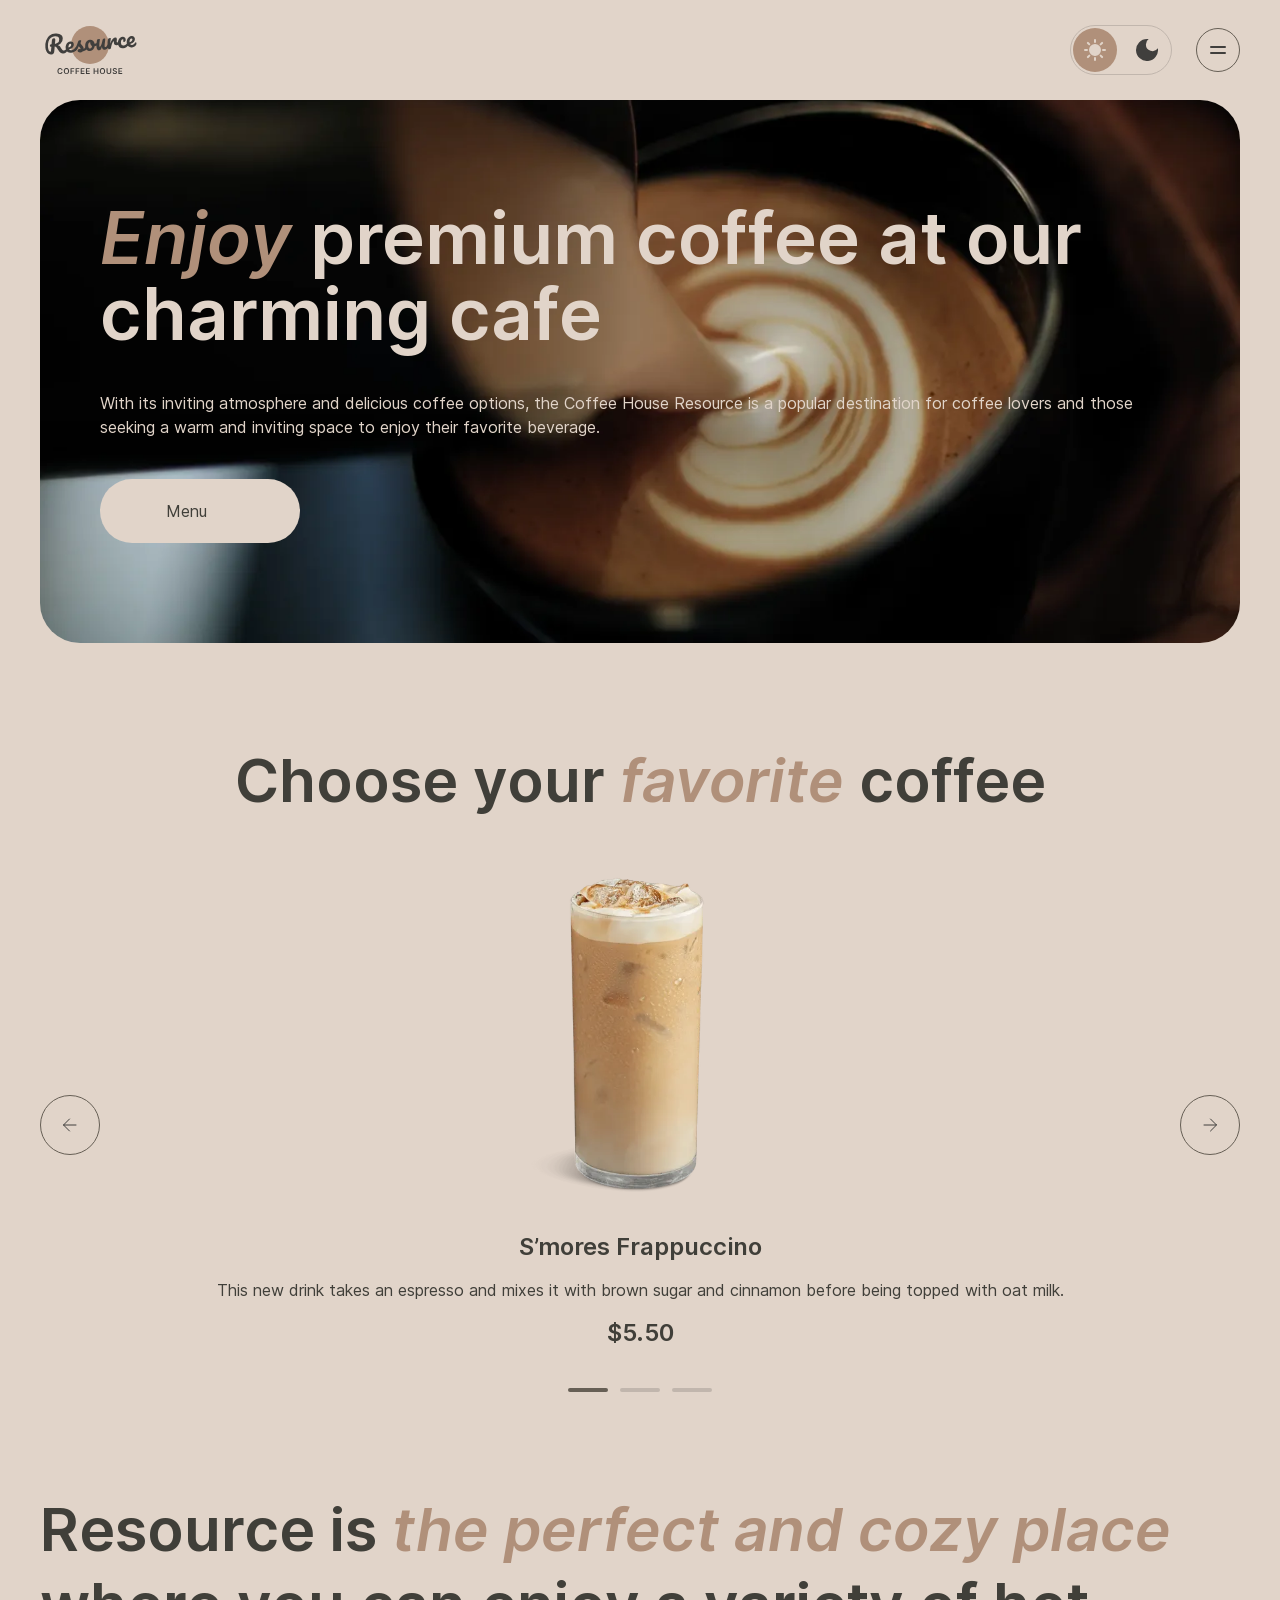
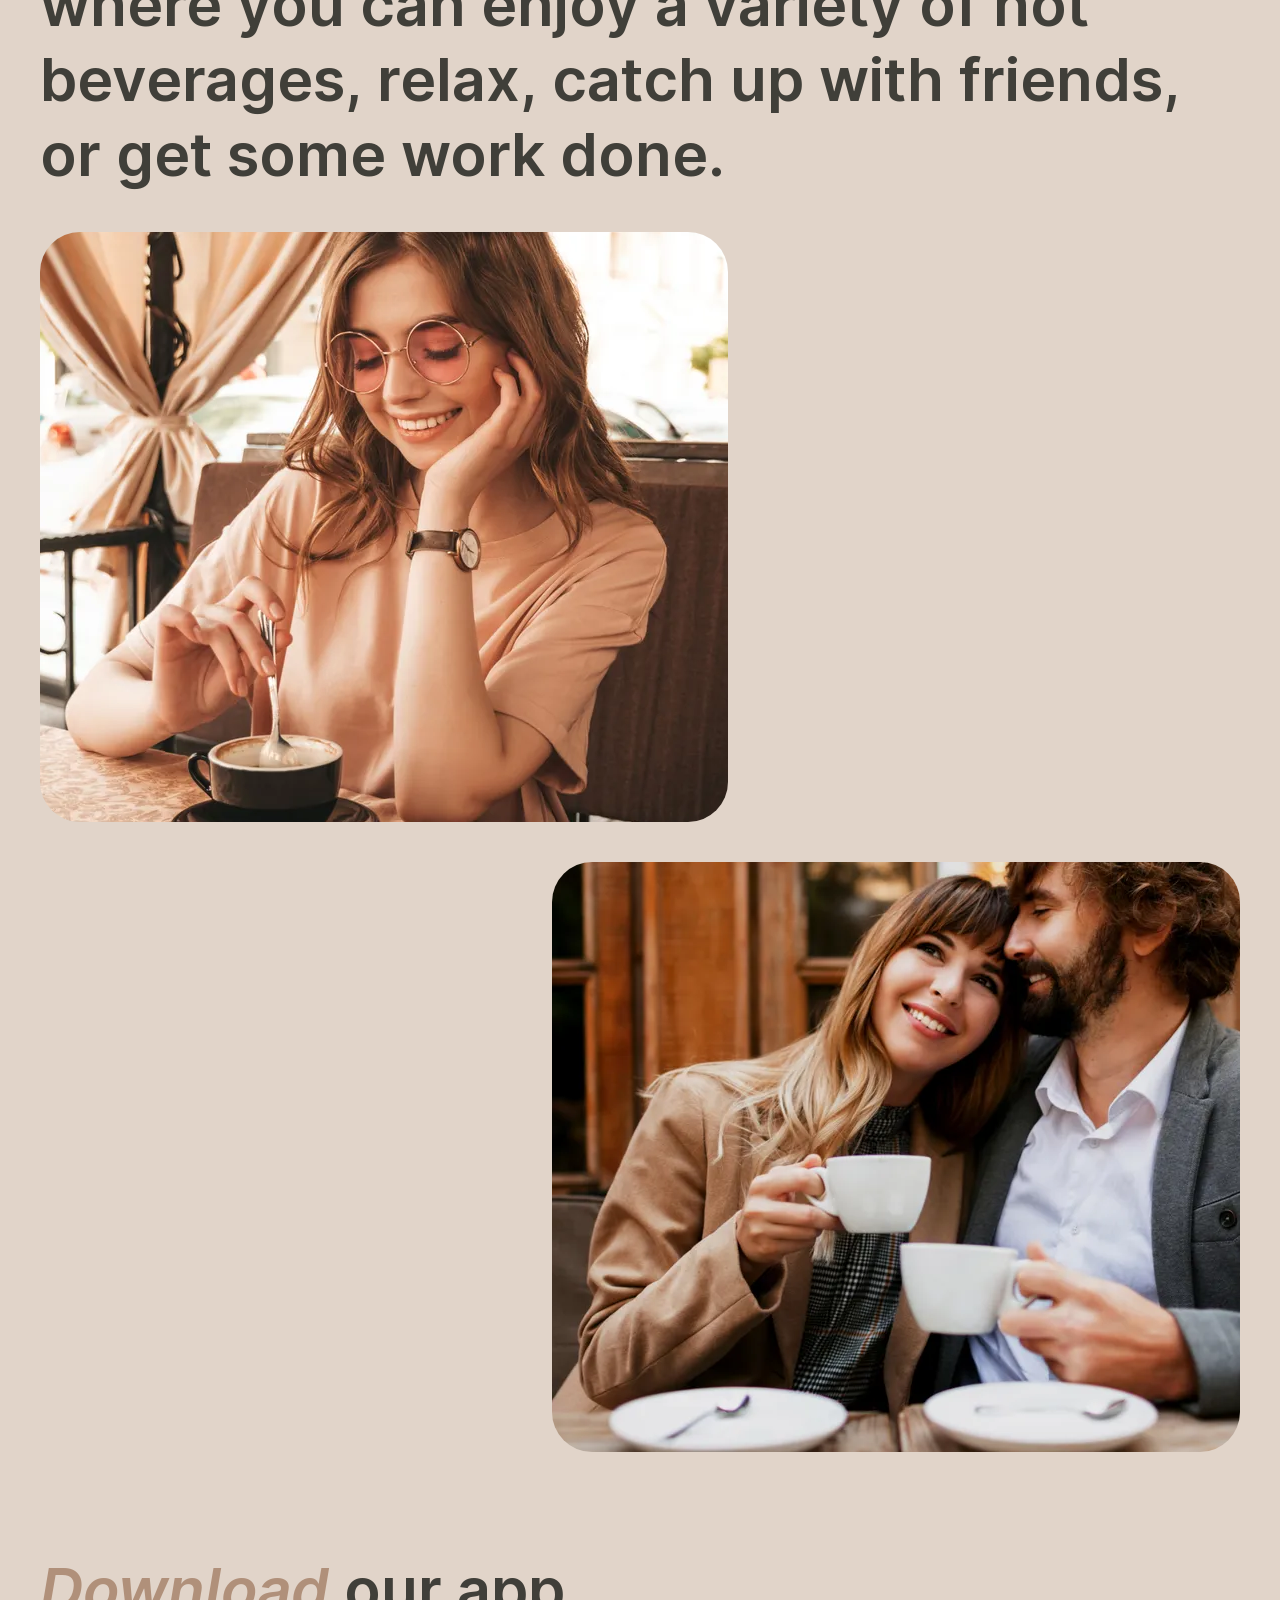
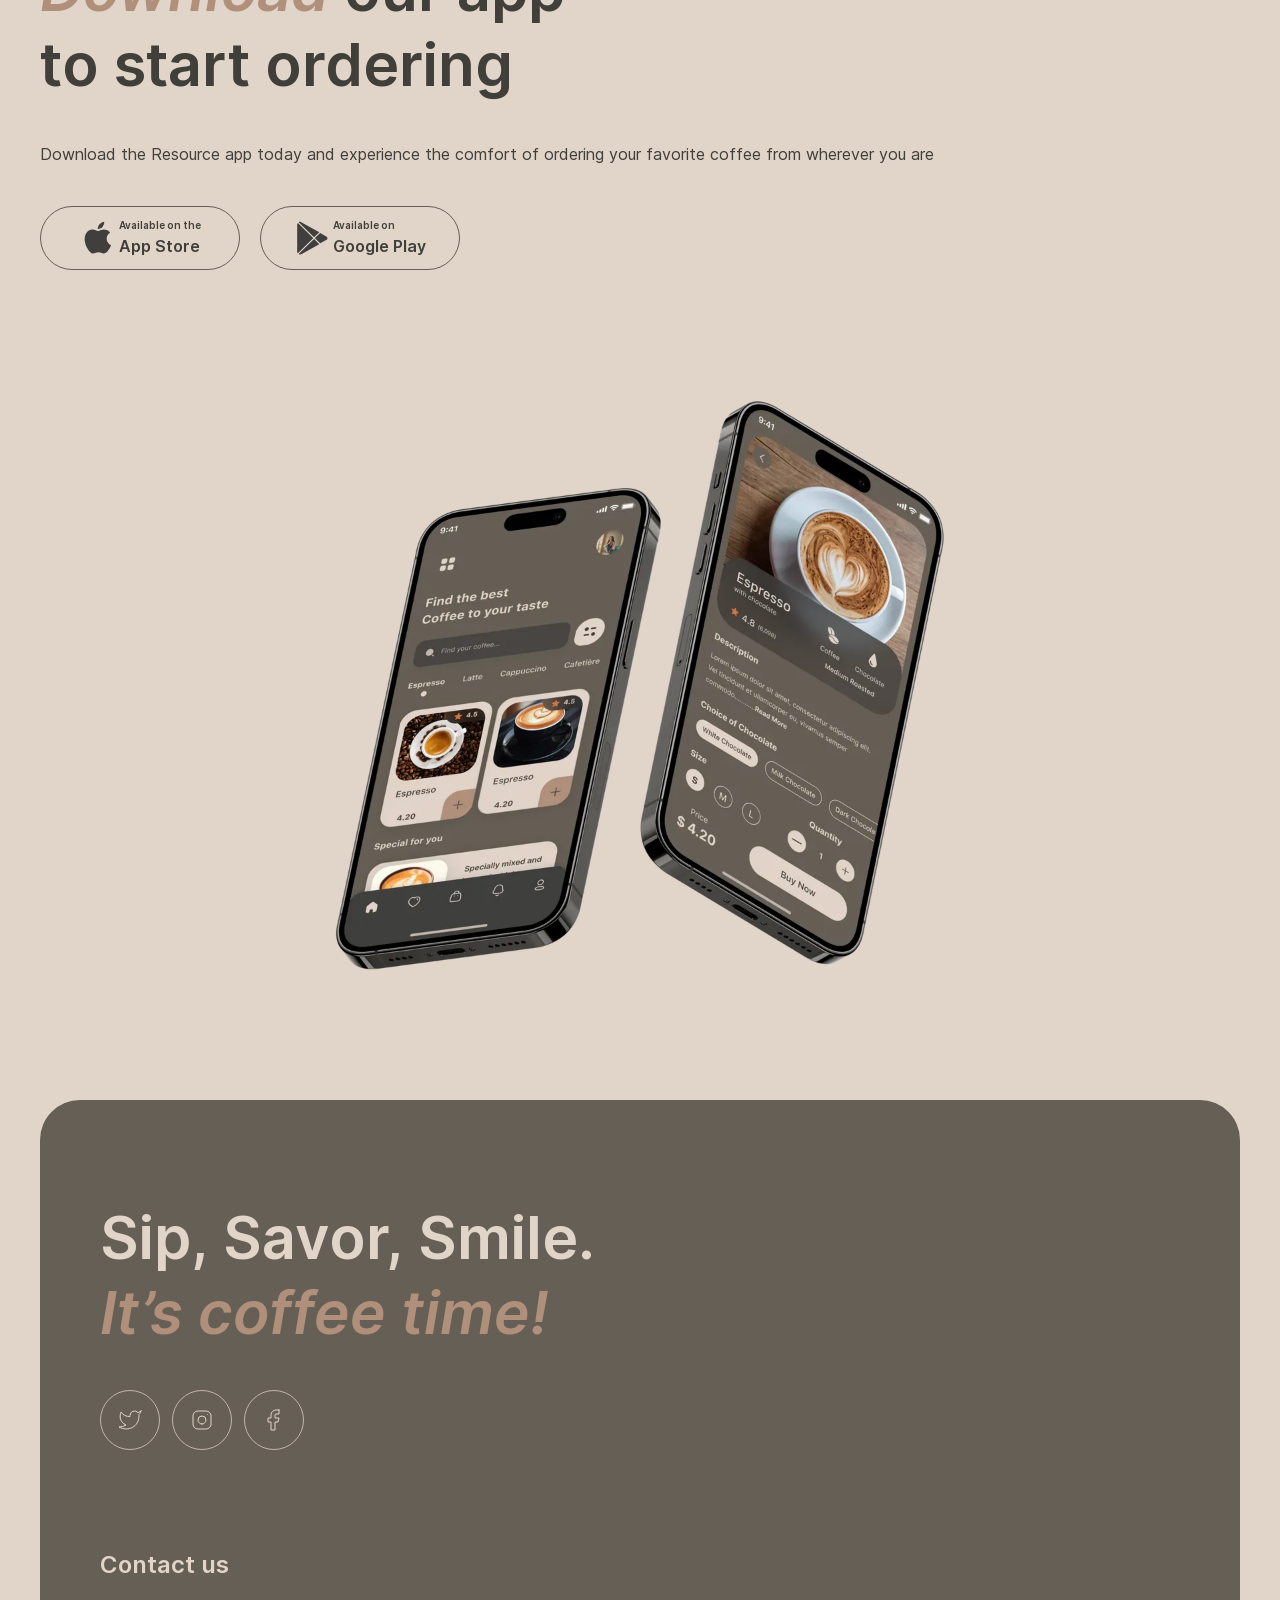
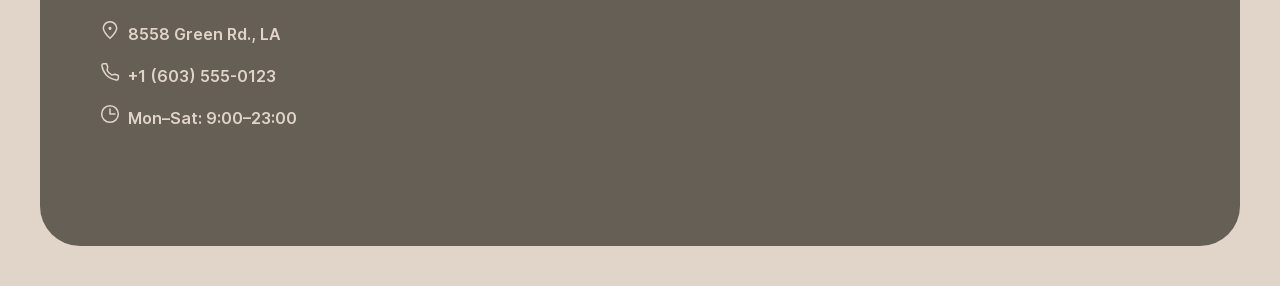
==== index.html @ 3eea9a4c "Updates" ====
<!DOCTYPE html><html class="page" lang="en" data-validate="html"><head><meta charset="UTF-8"><meta name="viewport" content="width=device-width,initial-scale=1"><title>Coffee</title><meta name="description" content="premium coffee at our charming cafe"><link rel="icon" href="./assets/favicon-ChMTQdWK.ico"><link rel="icon" type="image/png" href="./assets/favicon-sbElo0tv.png"><link rel="mask-icon" href="./assets/favicon-CO0YuHEW.svg" type="image/svg+xml"><link rel="apple-touch-icon" href="./assets/apple-touch-icon-DFYdG6QT.png"><link rel="manifest" href="./assets/manifest-PYIwMxYK.webmanifest"><link rel="stylesheet" crossorigin href="./assets/index-CviBCHMw.css"></head><body class="page__body text-base"><header class="header"><div class="header__container container"><img class="header__logo" src="./assets/logo-ozt1zcEu.svg" alt="logo" width="100" height="60"><nav class="header__nav header__nav--open nav" aria-label="основная навигация сайта"><ul class="header__list nav__list"><li class="nav__item"><a class="nav__link text-nav" href="#favorite">Favorite coffee</a></li><li class="nav__item"><a class="nav__link text-nav" href="#about">About</a></li><li class="nav__item"><a class="nav__link text-nav" href="#app">Mobile app</a></li><li class="nav__item"><a class="nav__link text-nav" href="#" id="contact">Contact us</a></li></ul></nav><div class="header__wrapper-btns"><div class="header__topic"><button class="header__btn header__btn--light" type="button"><img src="data:image/svg+xml,%3csvg%20viewBox='0%200%2022%2022'%20fill='none'%20xmlns='http://www.w3.org/2000/svg'%3e%3cpath%20d='M10%203v-2a1%201%200%200%201%201-1%201%201%200%200%201%201%201v2a1%201%200%200%201-1%201%201%201%200%200%201-1-1Zm7.36%203.05%201.41-1.42a1%201%200%201%200-1.41-1.41l-1.41%201.42a1%201%200%201%200%201.41%201.41Zm3.64%203.95h-2a1%201%200%200%200-1%201%201%201%200%200%200%201%201h2a1%201%200%200%200%201-1%201%201%200%200%200-1-1Zm-10%208a1%201%200%200%200-1%201v2a1%201%200%200%200%201%201%201%201%200%200%200%201-1v-2a1%201%200%200%200-1-1Zm-6.36-11.95-1.42-1.41a1%201%200%201%201%201.41-1.41l1.41%201.41a1%201%200%200%201-1.4%201.41Zm11.31%209.9a1%201%200%200%200%200%201.41l1.41%201.41a1%201%200%201%200%201.41-1.41l-1.41-1.41a1%201%200%200%200-1.41%200Zm-14.95-3.95h2a1%201%200%200%200%201-1%201%201%200%200%200-1-1h-2a1%201%200%200%200-1%201%201%201%200%200%200%201%201Zm3.64%206.78%201.41-1.41a1%201%200%201%200-1.41-1.41l-1.41%201.41a1%201%200%201%200%201.41%201.41Zm6.36-13.78a6%206%200%201%200%20.01%2012.01%206%206%200%200%200-.01-12.01Z'%20fill='%23E1D4C9'/%3e%3c/svg%3e" alt="Light" width="22px" height="22px"></button> <button class="header__btn header__btn--dark" type="button"><img src="data:image/svg+xml,%3csvg%20viewBox='0%200%2018%2018'%20fill='none'%20xmlns='http://www.w3.org/2000/svg'%3e%3cpath%20d='M9%200a9%209%200%201%200%208.9%207.64%205.39%205.39%200%200%201-9.8-3.14%205.4%205.4%200%200%201%202.26-4.4c-.44-.06-.9-.1-1.36-.1Z'%20fill='%23403F3D'/%3e%3c/svg%3e" alt="Dark" width="22px" height="22px"></button></div><button class="header__burger" type="button"><span class="visually-hidden">mobaile menu</span></button> <a class="header__menu text-nav" href="./menu.html"><span>Menu</span> <img src="data:image/svg+xml,%3csvg%20viewBox='0%200%2020%2020'%20fill='none'%20xmlns='http://www.w3.org/2000/svg'%3e%3cpath%20d='M14.17%209.77v1.9a5.83%205.83%200%200%201-11.67%200v-1.9c0-.33.27-.6.6-.6h10.47c.33%200%20.6.27.6.6Zm-4.17-2.27c0-.83.6-1.67%201.79-1.67a2.38%202.38%200%200%200%202.38-2.38v-.53m-7.5%204.58v-.42a2.5%202.5%200%200%201%202.5-2.5c.92%200%201.66-.74%201.66-1.66v-.42'%20stroke='%23403F3D'%20stroke-width='1.5'%20stroke-linecap='round'%20stroke-linejoin='round'/%3e%3cpath%20d='M13.33%209.17h2.09a2.08%202.08%200%200%201%200%204.16h-1.25'%20stroke='%23403F3D'%20stroke-width='1.5'%20stroke-linecap='round'%20stroke-linejoin='round'/%3e%3c/svg%3e" alt="cup" width="20px" height="20px"></a></div></div></header><main class="page__main"><section class="hero container"><div class="hero__container"><h1 class="visually-hidden">Coffee House Resource</h1><p class="hero__title title-hero"><span class="title-hero--assent">Enjoy</span> premium coffee at our charming cafe</p><p class="hero__text text-base">With its inviting atmosphere and delicious coffee options, the Coffee House Resource is a popular destination for coffee lovers and those seeking a warm and inviting space to enjoy their favorite beverage.</p><button class="hero__btn button" type="button"><span class="text-base">Menu</span> <img class="hero__btn-img" src="data:image/svg+xml,%3csvg%20viewBox='0%200%2020%2020'%20fill='none'%20xmlns='http://www.w3.org/2000/svg'%3e%3cpath%20d='M14.17%209.77v1.9a5.83%205.83%200%200%201-11.67%200v-1.9c0-.33.27-.6.6-.6h10.47c.33%200%20.6.27.6.6Zm-4.17-2.27c0-.83.6-1.67%201.79-1.67a2.38%202.38%200%200%200%202.38-2.38v-.53m-7.5%204.58v-.42a2.5%202.5%200%200%201%202.5-2.5c.92%200%201.66-.74%201.66-1.66v-.42'%20stroke='%23403F3D'%20stroke-width='1.5'%20stroke-linecap='round'%20stroke-linejoin='round'/%3e%3cpath%20d='M13.33%209.17h2.09a2.08%202.08%200%200%201%200%204.16h-1.25'%20stroke='%23403F3D'%20stroke-width='1.5'%20stroke-linecap='round'%20stroke-linejoin='round'/%3e%3c/svg%3e" alt="" width="20" height="20"></button></div></section><section class="favorite" id="favorite"><div class="container"><h2 class="favorite__title title-section">Choose your <span class="title-section--assent">favorite</span> coffee</h2><div class="favorite__slider slider"><ul class="slider__container"><li class="slider__card"><img class="slider__img" src="./assets/coffee-slider-1-1x-CvlBmV8L.webp" alt="" width="348" height="348"><h3 class="slider__title title-card">S’mores Frappuccino</h3><p class="slider__text text-base">This new drink takes an espresso and mixes it with brown sugar and cinnamon before being topped with oat milk.</p><p class="slider__price">$5.50</p></li><li class="slider__card visually-hidden"><img class="slider__img" src="./assets/coffee-slider-2-1x-DK7BVEne.webp" alt="" width="348" height="348"><h3 class="slider__title title-card">Caramel Macchiato</h3><p class="slider__text text-base">Fragrant and unique classic espresso with rich caramel-peanut syrup, with the addition of delicate cream under whipped thick foam.</p><p class="slider__price">$5.00</p></li><li class="slider__card visually-hidden"><img class="slider__img" src="./assets/coffee-slider-3-1x-C-qSWqL6.webp" alt="" width="348" height="348"><h3 class="slider__title title-card">Ice coffee</h3><p class="slider__text text-base">A popular summer drink that tones and invigorates. Prepared from coffee, milk and ice.</p><p class="slider__price">$4.50</p></li></ul><div class="slider__navigations"><button class="slider__nav slider__nav--left" type="button"><img src="data:image/svg+xml,%3csvg%20viewBox='0%200%2024%2024'%20fill='none'%20xmlns='http://www.w3.org/2000/svg'%3e%3cpath%20d='M6%2012h12.5m-6%206%206-6-6-6'%20stroke='%23403F3D'%20stroke-linecap='round'%20stroke-linejoin='round'/%3e%3c/svg%3e" alt="left" width="24" height="24"></button> <button class="slider__nav slider__nav--right" type="button"><img src="data:image/svg+xml,%3csvg%20viewBox='0%200%2024%2024'%20fill='none'%20xmlns='http://www.w3.org/2000/svg'%3e%3cpath%20d='M6%2012h12.5m-6%206%206-6-6-6'%20stroke='%23403F3D'%20stroke-linecap='round'%20stroke-linejoin='round'/%3e%3c/svg%3e" alt="right" width="24" height="24"></button></div><div class="slider__paginations"><button class="slider__pagination" type="button"><span class="visually-hidden">1</span></button> <button class="slider__pagination" type="button" disabled><span class="visually-hidden">2</span></button> <button class="slider__pagination" type="button" disabled><span class="visually-hidden">3</span></button></div></div></div></section><section class="about" id="about"><div class="container"><h2 class="about__title title-section">Resource is <span class="title-section--assent">the perfect and cozy place</span> where you can enjoy a variety of hot beverages, relax, catch up with friends, or get some work done.</h2><div class="about__wrapper-imgs"><div class="about__img"><img src="./assets/about-1-1x-C5TgIBrG.webp" alt="" width="726" height="726"></div><div class="about__img about__img--desktop"><img src="./assets/about-2-1x-MbU4cdfr.webp" alt="" width="726" height="726"></div><div class="about__img about__img--desktop"><img src="./assets/about-3-1x-BNTLaibE.webp" alt="" width="726" height="726"></div><div class="about__img"><img src="./assets/about-4-1x-BkeI9n0o.webp" alt="" width="726" height="726"></div></div></div></section><section class="application" id="app"><div class="application__container container"><div class="application__content"><h2 class="application__title title-section"><span class="title-section--assent">Download</span> our app<br>to start ordering</h2><p class="application__text text-base">Download the Resource app today and experience the comfort of ordering your favorite coffee from wherever you are</p><div class="application__wrapper-btn"><button class="application__btn button app" type="button"><img class="app__img" src="data:image/svg+xml,%3csvg%20viewBox='0%200%2036%2036'%20fill='none'%20xmlns='http://www.w3.org/2000/svg'%3e%3cpath%20d='M26.7%2018.63c-.03-4%203.36-5.94%203.52-6.03a7.62%207.62%200%200%200-5.95-3.14c-2.5-.26-4.93%201.46-6.2%201.46-1.3%200-3.27-1.43-5.39-1.4a7.95%207.95%200%200%200-6.66%203.97c-2.89%204.87-.74%2012.02%202.03%2015.95%201.38%201.93%203%204.08%205.1%204%202.07-.08%202.85-1.28%205.34-1.28%202.47%200%203.2%201.29%205.35%201.24%202.22-.04%203.62-1.94%204.95-3.88%201.6-2.2%202.24-4.38%202.27-4.5-.05-.01-4.31-1.6-4.35-6.39Zm-4.07-11.76a6.96%206.96%200%200%200%201.67-5.07%207.46%207.46%200%200%200-4.79%202.41c-1.02%201.17-1.94%203.09-1.7%204.89%201.8.13%203.66-.9%204.82-2.23Z'%20fill='%23403F3D'/%3e%3c/svg%3e" alt="" width="36" height="36"><div class="app__wraper"><p class="app__text text-caption">Available on the</p><p class="app__type text-medium">App Store</p></div></button> <button class="application__btn button app" type="button"><img class="app__img" src="data:image/svg+xml,%3csvg%20viewBox='0%200%2036%2036'%20fill='none'%20xmlns='http://www.w3.org/2000/svg'%3e%3cpath%20d='M3.76%203.2c-.37.37-.58.95-.58%201.7v26.6c0%20.75.21%201.32.58%201.7l.09.07%2015.29-14.9v-.35l-15.3-14.9-.08.08Zm22.32%2020.14-5.1-4.97v-.35l5.1-4.97.12.06%206.03%203.35c1.73.95%201.73%202.52%200%203.47l-6.03%203.35-.12.06Zm-.81.86-5.2-5.08-15.39%2015c.57.58%201.5.65%202.57.07l18.02-9.99Zm0-12.01-18.02-9.99c-1.06-.58-2-.5-2.57.08l15.38%2014.99%205.21-5.08Z'%20fill='%23403F3D'/%3e%3c/svg%3e" alt="Google Play" width="36" height="36"><div class="app__wraper"><p class="app__text text-caption">Available on</p><p class="app__type text-medium">Google Play</p></div></button></div></div><div class="application__wrapper-img"><img class="application__img" src="./assets/mobile-screens-1x-dF9Q1AMl.webp" alt="" width="348" height="348"></div></div></section></main><footer class="footer container"><div class="footer__container"><div class="footer__wrapper"><h2 class="footer__title title-section title-section--invert">Sip, Savor, Smile.<br><span class="title-section--assent">It’s coffee time!</span></h2><ul class="footer__socials"><li class="footer__social-item"><a class="footer__social-link" href=""><img src="data:image/svg+xml,%3csvg%20viewBox='0%200%2024%2024'%20fill='none'%20xmlns='http://www.w3.org/2000/svg'%3e%3cpath%20d='M23%203.01s-2.02%201.2-3.14%201.53a4.48%204.48%200%200%200-7.86%203v1a10.66%2010.66%200%200%201-9-4.53s-4%209%205%2013a11.64%2011.64%200%200%201-7%202c9%205%2020%200%2020-11.5%200-.28-.03-.56-.08-.83%201.02-1%202.08-3.67%202.08-3.67Z'%20stroke='%23E1D4C9'%20stroke-linecap='round'%20stroke-linejoin='round'/%3e%3c/svg%3e" alt="twitter" width="24" height="24"></a></li><li class="footer__social-item"><a class="footer__social-link" href=""><img src="data:image/svg+xml,%3csvg%20viewBox='0%200%2024%2024'%20fill='none'%20xmlns='http://www.w3.org/2000/svg'%3e%3cpath%20d='M12%2016a4%204%200%201%200%200-8%204%204%200%200%200%200%208Z'%20stroke='%23E1D4C9'%20stroke-linecap='round'%20stroke-linejoin='round'/%3e%3cpath%20d='M3%2016v-8a5%205%200%200%201%205-5h8a5%205%200%200%201%205%205v8a5%205%200%200%201-5%205h-8a5%205%200%200%201-5-5Z'%20stroke='%23E1D4C9'/%3e%3cpath%20d='m17.5%206.51.01-.01'%20stroke='%23E1D4C9'%20stroke-linecap='round'%20stroke-linejoin='round'/%3e%3c/svg%3e" alt="instagram" width="24" height="24"></a></li><li class="footer__social-item"><a class="footer__social-link" href=""><img src="data:image/svg+xml,%3csvg%20viewBox='0%200%2024%2024'%20fill='none'%20xmlns='http://www.w3.org/2000/svg'%3e%3cpath%20d='M17%202h-3a5%205%200%200%200-5%205v3h-3v4h3v8h4v-8h3l1-4h-4v-3a1%201%200%200%201%201-1h3v-4Z'%20stroke='%23E1D4C9'%20stroke-linecap='round'%20stroke-linejoin='round'/%3e%3c/svg%3e" alt="facebook" width="24" height="24"></a></li></ul></div><div class="footer__wrapper-contacts" id="contact"><h4 class="footer__contacts title-card">Contact us</h4><p class="footer__contact footer__contact--address text-medium"><img src="data:image/svg+xml,%3csvg%20viewBox='0%200%2020%2020'%20fill='none'%20xmlns='http://www.w3.org/2000/svg'%3e%3cpath%20d='M16.67%208.33c0%203.69-6.67%2010-6.67%2010s-6.67-6.31-6.67-10a6.67%206.67%200%201%201%2013.34%200Z'%20stroke='%23E1D4C9'%20stroke-width='1.5'/%3e%3cpath%20d='M10%209.17a.83.83%200%201%200%200-1.67.83.83%200%200%200%200%201.67Z'%20fill='%23E1D4C9'%20stroke='%23E1D4C9'%20stroke-width='1.5'%20stroke-linecap='round'%20stroke-linejoin='round'/%3e%3c/svg%3e" alt="pin-alt" width="20" height="20"> 8558 Green Rd., LA</p><a class="footer__contact footer__contact--tel text-medium" href=""><img src="data:image/svg+xml,%3csvg%20viewBox='0%200%2020%2020'%20fill='none'%20xmlns='http://www.w3.org/2000/svg'%3e%3cpath%20d='m15.1%2012.25-3.43.67c-2.32-1.17-3.75-2.5-4.59-4.59l.64-3.44-1.2-3.22h-2.8c-1.12%200-2%20.93-1.82%202.04.4%202.37%201.47%206.33%204.35%209.2%203.02%203.03%207.32%204.42%209.89%205.02%201.16.27%202.2-.64%202.2-1.83v-2.62l-3.24-1.23Z'%20stroke='%23E1D4C9'%20stroke-width='1.5'%20stroke-linecap='round'%20stroke-linejoin='round'/%3e%3c/svg%3e" alt="phone" width="20" height="20"> +1 (603) 555-0123</a><p class="footer__contact footer__contact--schedule text-medium"><img src="data:image/svg+xml,%3csvg%20viewBox='0%200%2020%2020'%20fill='none'%20xmlns='http://www.w3.org/2000/svg'%3e%3cg%20clip-path='url(%23a)'%20stroke='%23E1D4C9'%20stroke-width='1.5'%20stroke-linecap='round'%20stroke-linejoin='round'%3e%3cpath%20d='M10%205v5h5'/%3e%3cpath%20d='M10%2018.33a8.33%208.33%200%201%200%200-16.66%208.33%208.33%200%200%200%200%2016.66Z'/%3e%3c/g%3e%3cdefs%3e%3cclipPath%20id='a'%3e%3cpath%20fill='%23fff'%20d='M0%200h20v20h-20z'/%3e%3c/clipPath%3e%3c/defs%3e%3c/svg%3e" alt="clock" width="20" height="20"> Mon–Sat: 9:00–23:00</p></div></div></footer></body></html>
---- assets/index-CviBCHMw.css ----
html{-webkit-text-size-adjust:100%;line-height:1.15}body{margin:0}main{display:block}h1{margin:.67em 0;font-size:2em}hr{box-sizing:content-box;height:0;overflow:visible}pre{font-family:monospace;font-size:1em}a{background-color:#0000}abbr[title]{text-decoration:underline;border-bottom:none;-webkit-text-decoration:underline dotted;text-decoration:underline dotted}b,strong{font-weight:bolder}code,kbd,samp{font-family:monospace;font-size:1em}small{font-size:80%}sub,sup{vertical-align:baseline;font-size:75%;line-height:0;position:relative}sub{bottom:-.25em}sup{top:-.5em}img{border-style:none}button,input,optgroup,select,textarea{margin:0;font-family:inherit;font-size:100%;line-height:1.15}button,input{overflow:visible}button,select{text-transform:none}button,[type=button],[type=reset],[type=submit]{-webkit-appearance:button}button::-moz-focus-inner{border-style:none;padding:0}[type=button]::-moz-focus-inner{border-style:none;padding:0}[type=reset]::-moz-focus-inner{border-style:none;padding:0}[type=submit]::-moz-focus-inner{border-style:none;padding:0}button:-moz-focusring{outline:1px dotted buttontext}[type=button]:-moz-focusring{outline:1px dotted buttontext}[type=reset]:-moz-focusring{outline:1px dotted buttontext}[type=submit]:-moz-focusring{outline:1px dotted buttontext}fieldset{padding:.35em .75em .625em}legend{box-sizing:border-box;max-width:100%;color:inherit;white-space:normal;padding:0;display:table}progress{vertical-align:baseline}textarea{overflow:auto}[type=checkbox],[type=radio]{box-sizing:border-box;padding:0}[type=number]::-webkit-inner-spin-button{height:auto}[type=number]::-webkit-outer-spin-button{height:auto}[type=search]{outline-offset:-2px;-webkit-appearance:textfield}[type=search]::-webkit-search-decoration{-webkit-appearance:none}::-webkit-file-upload-button{font:inherit;-webkit-appearance:button}details{display:block}summary{display:list-item}template,[hidden]{display:none}@font-face{font-family:Inter;font-style:normal;font-weight:400;src:url(./Inter-Regular-6EfshmZx.woff2)format("woff2"),url(./Inter-Regular-C05ryuRh.woff)format("woff");font-display:swap}@font-face{font-family:Inter;font-style:italic;font-weight:400;src:url(./Inter-Italic-B-9-4fJy.woff2)format("woff2"),url(./Inter-Italic-CttKuW4S.woff)format("woff");font-display:swap}@font-face{font-family:Inter;font-style:normal;font-weight:600;src:url(./Inter-SemiBold-ClSOndc6.woff2)format("woff2"),url(./Inter-SemiBold-DGXNtFwE.woff)format("woff");font-display:swap}@font-face{font-family:Inter;font-style:italic;font-weight:600;src:url(./Inter-SemiBoldItalic-C1C-HVnm.woff2)format("woff2"),url(./Inter-SemiBoldItalic-CfpSVtlG.woff)format("woff");font-display:swap}.title-hero{color:#e1d4c9;margin-top:0;margin-bottom:0;font-family:Inter,arial,sans-serif;font-size:42px;font-weight:600;line-height:115%}.title-hero--assent{color:#b0907a;font-style:italic}@media (width>=768px){.title-hero{letter-spacing:0;font-size:72px;line-height:105%}}.text-base{color:#403f39;margin-top:0;margin-bottom:0;font-family:Inter,arial,sans-serif;font-size:16px;font-weight:400;line-height:150%}.text-base--assent{color:#b0907a}.title-section{color:#403f39;margin-top:0;margin-bottom:0;font-family:Inter,arial,sans-serif;font-size:32px;font-weight:600;line-height:125%}.title-section--invert{color:#e1d4c9}.title-section--assent{color:#b0907a;font-style:italic}@media (width>=768px){.title-section{font-size:60px}}.title-card{color:#403f39;margin-top:0;margin-bottom:0;font-family:Inter,arial,sans-serif;font-size:24px;font-weight:600;line-height:125%}.text-caption{color:#403f39;margin-top:0;margin-bottom:0;font-family:Inter,arial,sans-serif;font-size:10px;font-weight:600;line-height:140%}.text-medium{color:#403f39;margin-top:0;margin-bottom:0;font-family:Inter,arial,sans-serif;font-size:16px;font-weight:600;line-height:150%}.text-nav{color:#403f39;margin-top:0;margin-bottom:0;font-family:Inter,arial,sans-serif;font-size:16px;font-weight:600;line-height:150%;text-decoration:none}.page{scroll-behavior:smooth;height:100%}.page__body{background-color:#e1d4c9;flex-direction:column;min-width:380px;min-height:100%;margin:0 auto;display:flex;position:relative}.page__body:has(.modal[open]){overflow:hidden}.page__main{flex-grow:1}.visually-hidden{white-space:nowrap;clip-path:inset(100%);clip:rect(0 0 0 0);border:0;width:1px;height:1px;margin:-1px;padding:0;position:absolute;overflow:hidden}.container{box-sizing:border-box;width:100%;min-width:380px;max-width:1980px;margin:0 auto;padding-left:16px;padding-right:16px}@media (width>=768px){.container{padding-left:40px;padding-right:40px}}.header{margin-top:20px;margin-bottom:20px}.header__container{justify-content:space-between;align-items:center;display:flex}.header__logo-link{transition:transform .7s ease-out;display:block}.header__logo-link:focus{outline:none}.header__logo-link:focus-visible{outline-offset:0;outline:1px solid}.header__logo-link:hover{transform:scale(1.1)}.header__logo-link:active{background-color:#665f5599}.header__nav{display:none}@media (width>=1440px){.header__nav{margin-top:0;margin-bottom:0;padding-left:0;list-style:none;display:block}.header__list{justify-content:center;align-items:center;gap:40px;margin:auto;padding-left:0;list-style:none;display:flex}}.header__wrapper-btns{align-items:center;gap:12px;display:flex}@media (width>=768px){.header__wrapper-btns{gap:24px}}@media (width>=1440px){.header__wrapper-btns{margin-left:44px}}.header__topic{border:1px solid #c1b6ad;border-radius:100px;justify-content:center;align-items:center;gap:8px;padding:2px;display:flex}.header__btn{cursor:pointer;background-color:#0000;border:none;border-radius:100%;justify-content:center;align-items:center;width:44px;height:44px;padding:0;transition:background-color .7s ease-out;display:flex}.header__btn--light{background-color:#b0907a}.header__btn--light:hover img{fill:red}.header__btn:focus{outline:none}.header__btn:focus-visible{outline-offset:0;outline:1px solid}.header__btn:hover{background-color:#665f55}.header__btn:active{background-color:#665f5599}.header__burger{box-sizing:border-box;color:#403f39;cursor:pointer;background-color:#0000;border:1px solid #665f55;border-radius:100%;flex-direction:column;flex-grow:0;flex-shrink:0;justify-content:center;align-items:center;gap:4px;width:44px;height:44px;margin-top:0;margin-bottom:0;padding:0;font-family:Inter,arial,sans-serif;font-size:10px;font-weight:600;line-height:140%;text-decoration:none;transition:border-color .7s ease-out;display:flex}@media (width>=1440px){.header__burger{display:none}}.header__burger:before,.header__burger:after{content:"";background-color:#403f3d;border-radius:6px;width:16px;height:2px;transition:all .7s ease-out;display:block}.header__burger:focus{outline:none}.header__burger:focus-visible{outline-offset:2px;outline:1px solid #b0907a}.header__burger:hover{border-color:#b0907a}.header__burger:hover:after,.header__burger:hover:before{background-color:#b0907a}.header__burger:active{border-color:#b0907a80}.header__burger:active:after,.header__burger:active:before{background-color:#b0907a80}.header__burger--closer:before{transform:translateY(5px)rotate(45deg)}.header__burger--closer:after{transform:translateY(-5px)rotate(-45deg)}.header__menu{text-decoration:none;transition:background-color .7s ease-out,color .7s ease-out;display:none}@media (width>=1440px){.header__menu{display:block}.header__menu--active{position:relative}.header__menu--active:after{content:"";background-color:currentColor;width:100%;height:1px;transition:background-color .7s ease-out;position:absolute;bottom:-3px;left:0;right:0}}.header__menu:focus{outline:none}.header__menu:focus-visible{outline-offset:4px;outline:1px solid #b0907a}.header__menu:hover{color:#b0907a;border-color:#b0907a}.header__menu:hover:before{background-color:#b0907a}.header__menu:active{color:#b0907a80;border-color:#b0907a80}.header__menu:active:before{background-color:#b0907a80}.hero{margin-bottom:100px}.hero__container{background-color:#665f55;background-image:url(./hero-1x-DXuvPCHo.webp);background-position:50%;background-repeat:no-repeat;background-size:cover;border-radius:40px;padding:60px 16px}@media (width>=768px){.hero__container{padding:100px 98px 100px 60px}}@media (width>=1440px){.hero__container{padding:100px 730px 100px 100px}}.hero__title{margin-bottom:40px}.hero__text{color:#e1d4c9;margin-bottom:40px}.hero__btn{box-sizing:border-box;cursor:pointer;background-color:#e1d4c9;border:none;border-radius:100px;justify-content:center;align-items:center;gap:8px;min-width:200px;height:64px;padding:20px;transition:background-color .7s ease-out;display:flex}.hero__btn .hero__btn-img{transition:transform .7s ease-out;transform:scaleX(0)}.hero__btn:focus{outline:none}.hero__btn:focus-visible{outline-offset:3px;outline:1px solid #e1d4c9}.hero__btn:hover .hero__btn-img{transform:scaleX(1)}.hero__btn:active{background-color:#e1d4c9cc}.nav__link{width:fit-content;position:relative}.nav__link:after{content:"";transform-origin:0;background-color:currentColor;width:100%;height:1px;transition:transform .7s ease-out;position:absolute;bottom:-3px;left:0;right:0;transform:scaleX(0)}.nav__link:focus{outline:none}.nav__link:focus-visible{outline-offset:3px;outline:1px solid}.nav__link:hover:after{transform:scaleX(1)}.nav__link:active{opacity:.7}.menu{margin-bottom:100px}.menu__title{text-align:center;margin-bottom:40px}.tabs{justify-content:center;align-items:center;gap:8px;margin-top:0;margin-bottom:40px;padding-left:0;list-style:none;display:flex}.tabs__text{transition:color .7s ease-out}.tabs__btn{box-sizing:border-box;cursor:pointer;background-color:#0000;border:1px solid #c1b6ad;border-radius:100px;justify-content:center;align-items:center;gap:8px;height:46px;padding:8px 16px 8px 8px;transition:background-color .7s ease-out,border-color .7s ease-out;display:flex}.tabs__btn:focus{outline:none}.tabs__btn:focus-visible{outline-offset:3px;outline:1px solid}.tabs__btn:hover{background-color:#665f55;border-color:#665f55}.tabs__btn:hover .tabs__text{color:#e1d4c9}.tabs__btn:hover .tabs__img-wrapper{background-color:#e1d4c9}.tabs__btn:active{background-color:#665f5599}.tabs__img-wrapper{background-color:#c1b6ad;border-radius:100%;justify-content:center;align-items:center;width:30px;height:30px;transition:background-color .7s ease-out;display:flex}.tabs__item--selected .tabs__btn{background-color:#665f55;border:1px solid #665f55}.tabs__item--selected .tabs__btn .tabs__text{color:#e1d4c9}.tabs__item--selected .tabs__img-wrapper{background-color:#e1d4c9}.card{box-sizing:border-box;border:1px solid #c1b6ad;border-radius:40px;flex-direction:column;align-items:stretch;margin-left:19px;margin-right:19px;display:flex}@media (width>=768px){.card{width:310px;margin-left:0;margin-right:0}}.card__wrapper-img{border-radius:40px;overflow:hidden}.card__wrapper-img img{width:100%;height:auto;display:block}.card__content{flex-direction:column;align-items:stretch;gap:12px;padding:20px;display:flex}@media (width>=768px){.card__content{flex-grow:1;align-items:stretch}}.card__text{margin-bottom:auto}.card__price{color:#403f39;margin-top:0;margin-bottom:0;font-family:Inter,arial,sans-serif;font-size:24px;font-weight:600;line-height:125%}.catalog{flex-wrap:wrap;justify-content:center;align-items:stretch;gap:40px;margin-top:0;margin-bottom:40px;padding-left:0;list-style:none;display:flex}.catalog__item--rest{display:none}.catalog__rest{box-sizing:border-box;cursor:pointer;background-color:#0000;border:1px solid #665f55;border-radius:100%;justify-content:center;align-items:center;width:60px;height:60px;margin:auto;padding:0;display:flex}@media (width>=1440px){.catalog__rest{display:none}}.favorite{margin-bottom:100px}.favorite__title{text-align:center;margin-bottom:40px}@media (width>=768px){.slider{position:relative}}.slider__container{margin-top:0;margin-bottom:0;padding-left:0;list-style:none}@media (width>=1440px){.slider__container{margin-left:104px;margin-right:104px}}.slider__card{text-align:center;margin-bottom:40px}.slider__img{width:348px;height:348px;margin-bottom:20px}.slider__title,.slider__text{margin-bottom:16px}.slider__price{color:#403f39;margin-top:0;margin-bottom:0;font-family:Inter,arial,sans-serif;font-size:24px;font-weight:600;line-height:125%}.slider__navigations{display:none}@media (width>=768px){.slider__navigations{justify-content:space-between;align-items:center;display:flex;position:absolute;top:50%;left:0;right:0;transform:translateY(-50%)}}.slider__nav{box-sizing:border-box;cursor:pointer;background-color:#0000;border:1px solid #665f55;border-radius:100%;justify-content:center;align-items:center;width:60px;height:60px;padding:0;transition:background-color .7s ease-out;display:flex}.slider__nav:focus{outline:none}.slider__nav:focus-visible{outline-offset:2px;outline:1px solid #b0907a}.slider__nav:hover{background-color:#665f55}.slider__paginations{justify-content:center;align-items:center;gap:12px;display:flex}.slider__pagination{cursor:pointer;background-color:#665f55;border:none;border-radius:100px;width:40px;height:4px;padding:0;transition:background-color .7s ease-out}.slider__pagination:disabled{background-color:#c1b6ad}.slider__pagination:focus{outline:none}.slider__pagination:focus-visible:not(:disabled){outline-offset:2px;outline:1px solid}.slider__pagination:hover:not(:disabled){background-color:#b0907a}.slider__pagination:active:not(:disabled){background-color:#b0907a80}.slider__nav--left img{transform:rotate(180deg)}.about{margin-bottom:100px}.about__title{margin-bottom:40px}.about__wrapper-imgs{flex-direction:column;justify-content:center;gap:40px;display:flex}@media (width>=1440px){.about__wrapper-imgs{flex-wrap:wrap;width:1360px;height:1060px;margin:0 auto}}.about__img{border-radius:40px;width:clamp(348px,100%,688px);height:590px;position:relative;overflow:hidden}.about__img img{-o-object-fit:contain;object-fit:contain;width:auto;height:auto;display:block;position:absolute;top:50%;left:50%;transform:translate(-50%,-50%)}@media (width>=768px){.about__img:first-child{align-self:start}.about__img:last-child{align-self:flex-end}}@media (width>=1440px){.about__img{width:660px}.about__img:first-child,.about__img:last-child{align-self:inherit}}.about__img--desktop{display:none}@media (width>=1440px){.about__img--desktop{height:430px;display:block}}.application{margin-bottom:100px}.application__container{flex-direction:column;align-items:flex-start;gap:40px;display:flex}@media (width>=768px){.application__container{gap:100px}}@media (width>=1440px){.application__container{flex-direction:row;align-items:center}}.application__title,.application__text{margin-bottom:40px}.application__wrapper-btn{flex-direction:column;align-items:flex-start;gap:20px;display:flex}@media (width>=768px){.application__wrapper-btn{flex-direction:row}}.application__btn{box-sizing:border-box;cursor:pointer;background-color:#0000;border:1px solid #665f55;border-radius:100px;justify-content:center;align-items:center;gap:3px;min-width:200px;min-height:64px;padding:0;transition:background-color .7s ease-out;display:flex}.application__btn:focus{outline:none}.application__btn:focus-visible{outline-offset:3px;outline:1px solid}.application__btn:hover{background-color:#665f55}.application__btn:active{background-color:#665f5599}.application__wrapper-img{width:clamp(348px,100%,630px);height:auto;margin:0 auto}.application__wrapper-img img{-o-object-fit:contain;object-fit:contain;width:100%;height:auto;display:block}.app__img{width:36px;height:36px}.app__text{margin-bottom:2px}.app__wraper{text-align:left}.footer{margin-bottom:40px}.footer__container{background-color:#665f55;border-radius:40px;flex-direction:column;gap:40px;padding:60px 16px 44px;display:flex}@media (width>=768px){.footer__container{gap:100px;padding:100px 60px}}@media (width>=1440px){.footer__container{flex-direction:row;align-items:center;padding:100px}}.footer__title{margin-bottom:40px}.footer__socials{justify-content:flex-start;align-items:center;gap:12px;margin-top:0;margin-bottom:0;padding-left:0;list-style:none;display:flex}.footer__social-link{box-sizing:border-box;border:1px solid #c1b6ad;border-radius:100%;justify-content:center;align-items:center;width:60px;height:60px;transition:border-color .7s ease-out,background-color .7s ease-out;display:flex}.footer__social-link:focus{outline:none}.footer__social-link:focus-visible{outline-offset:3px;outline:1px solid #e1d4c9}.footer__social-link:hover{background-color:#e1d4c9;border-color:#e1d4c9}.footer__social-link:active{background-color:#e1d4c9cc}.footer__contacts{color:#e1d4c9;margin-bottom:40px}.footer__contact{color:#e1d4c9;align-items:baseline;gap:8px;margin-bottom:16px;display:flex}.footer__contact--tel{width:fit-content;text-decoration:none;transition:color .7s ease-out;position:relative}.footer__contact--tel:before{content:"";transform-origin:0;background-color:currentColor;width:100%;height:1px;transition:transform .7s ease-out;position:absolute;bottom:-3px;left:0;right:0;transform:scaleX(0)}.footer__contact--tel:focus{outline:none}.footer__contact--tel:focus-visible{outline-offset:3px;outline:1px solid}.footer__contact--tel:hover:before{transform:scaleX(1)}.footer__contact--tel:active{background-color:#e1d4c9cc}
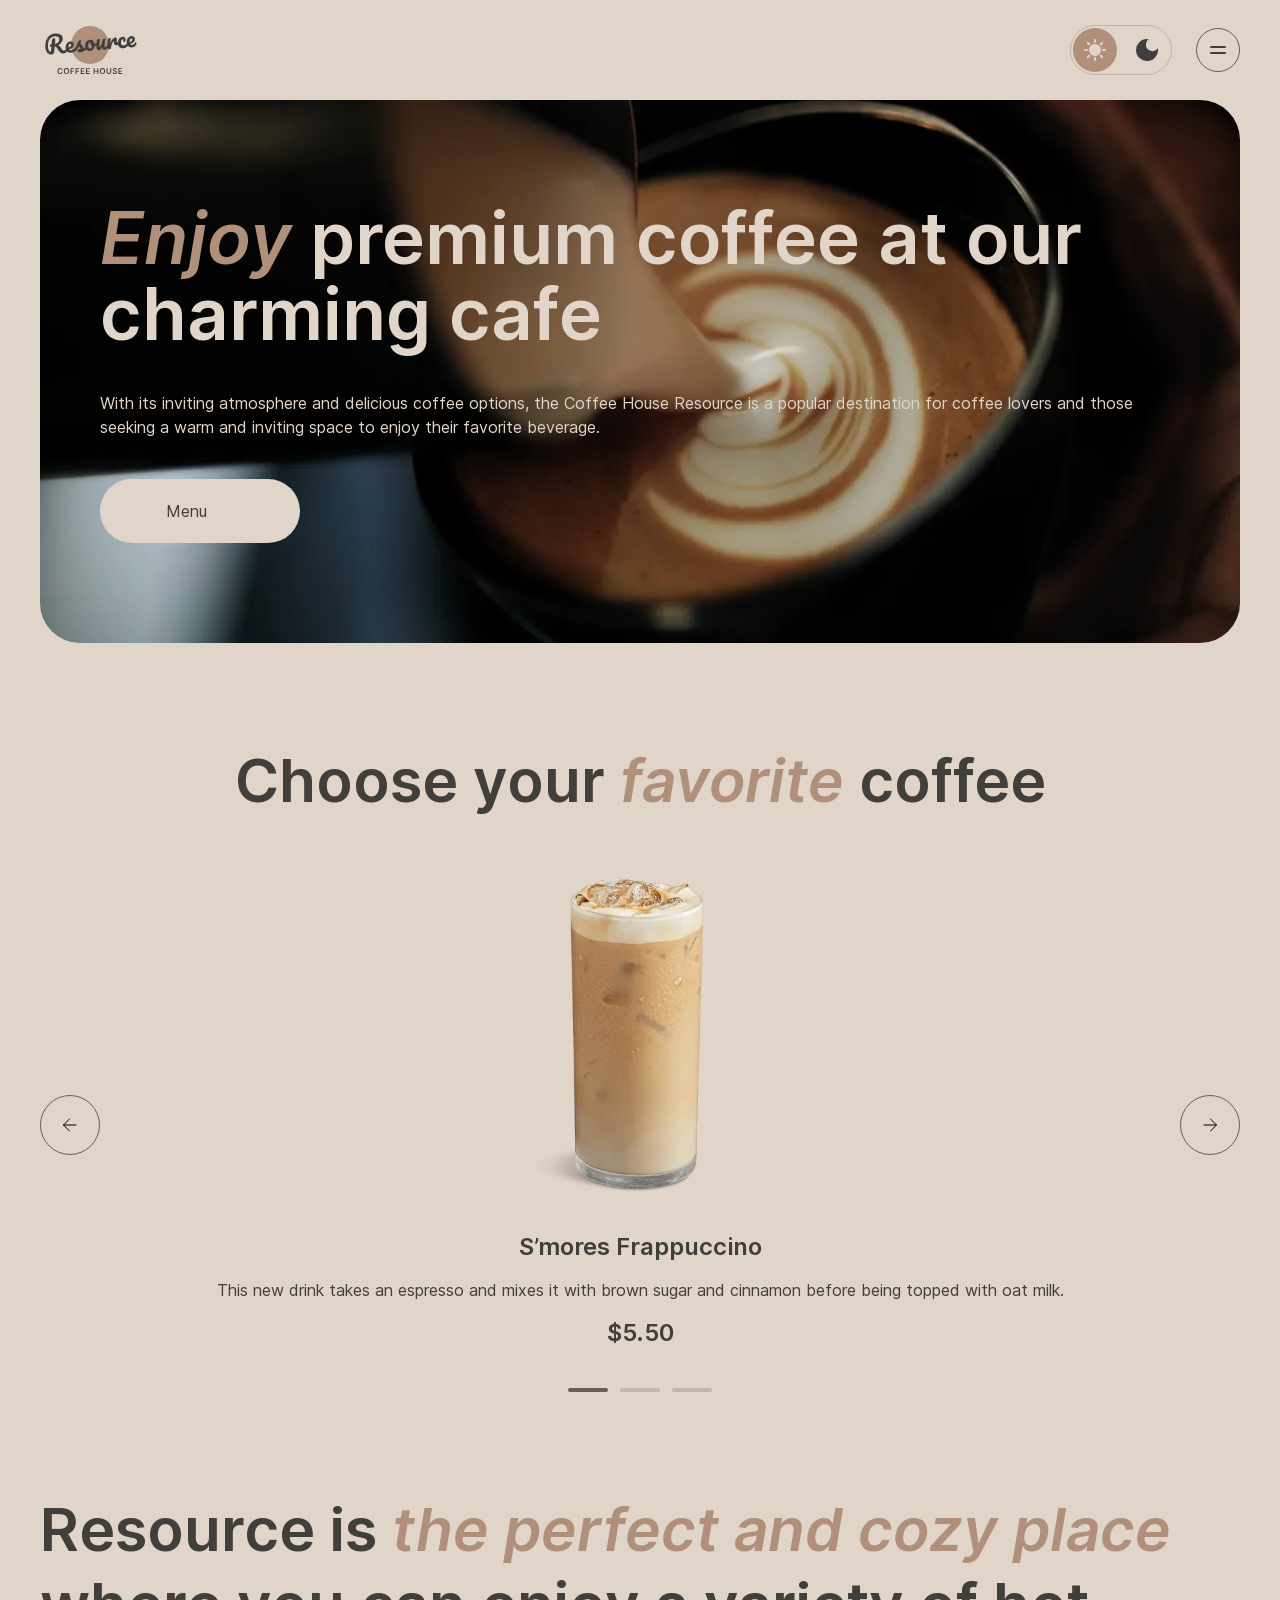
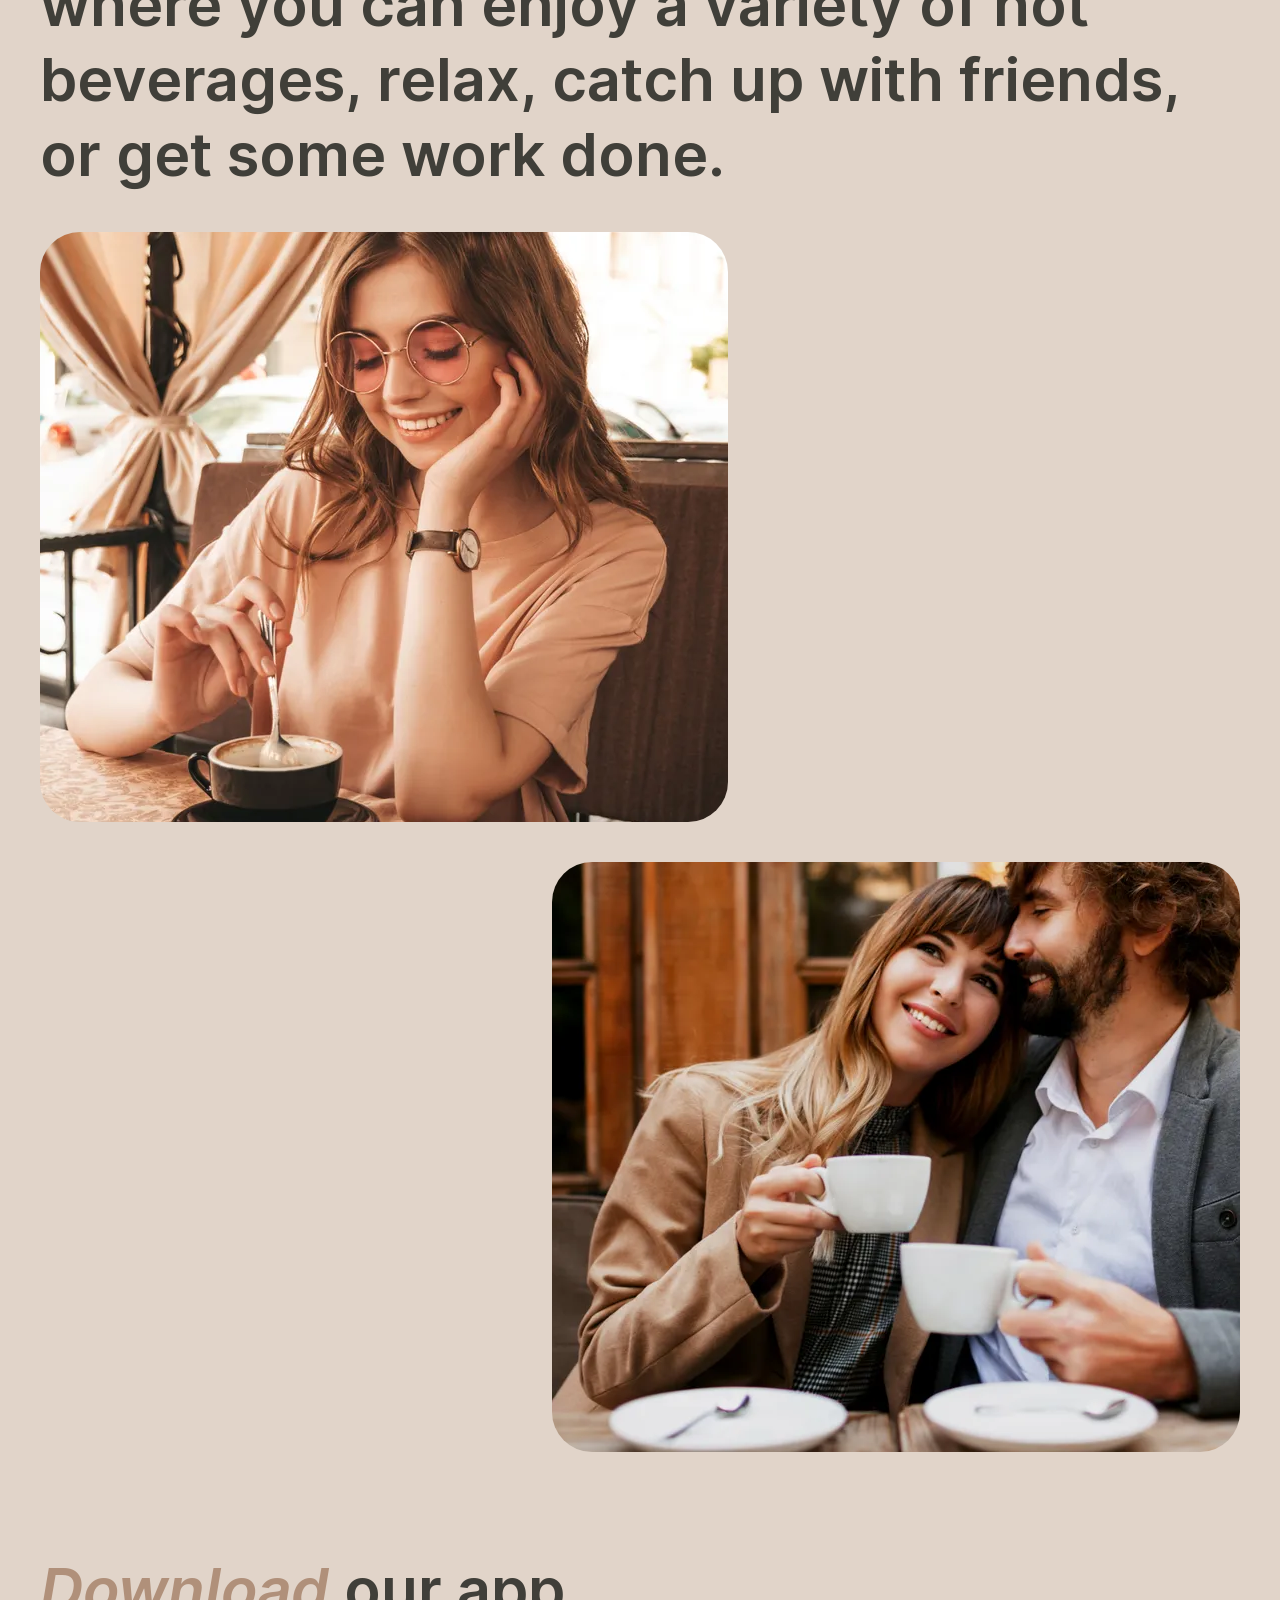
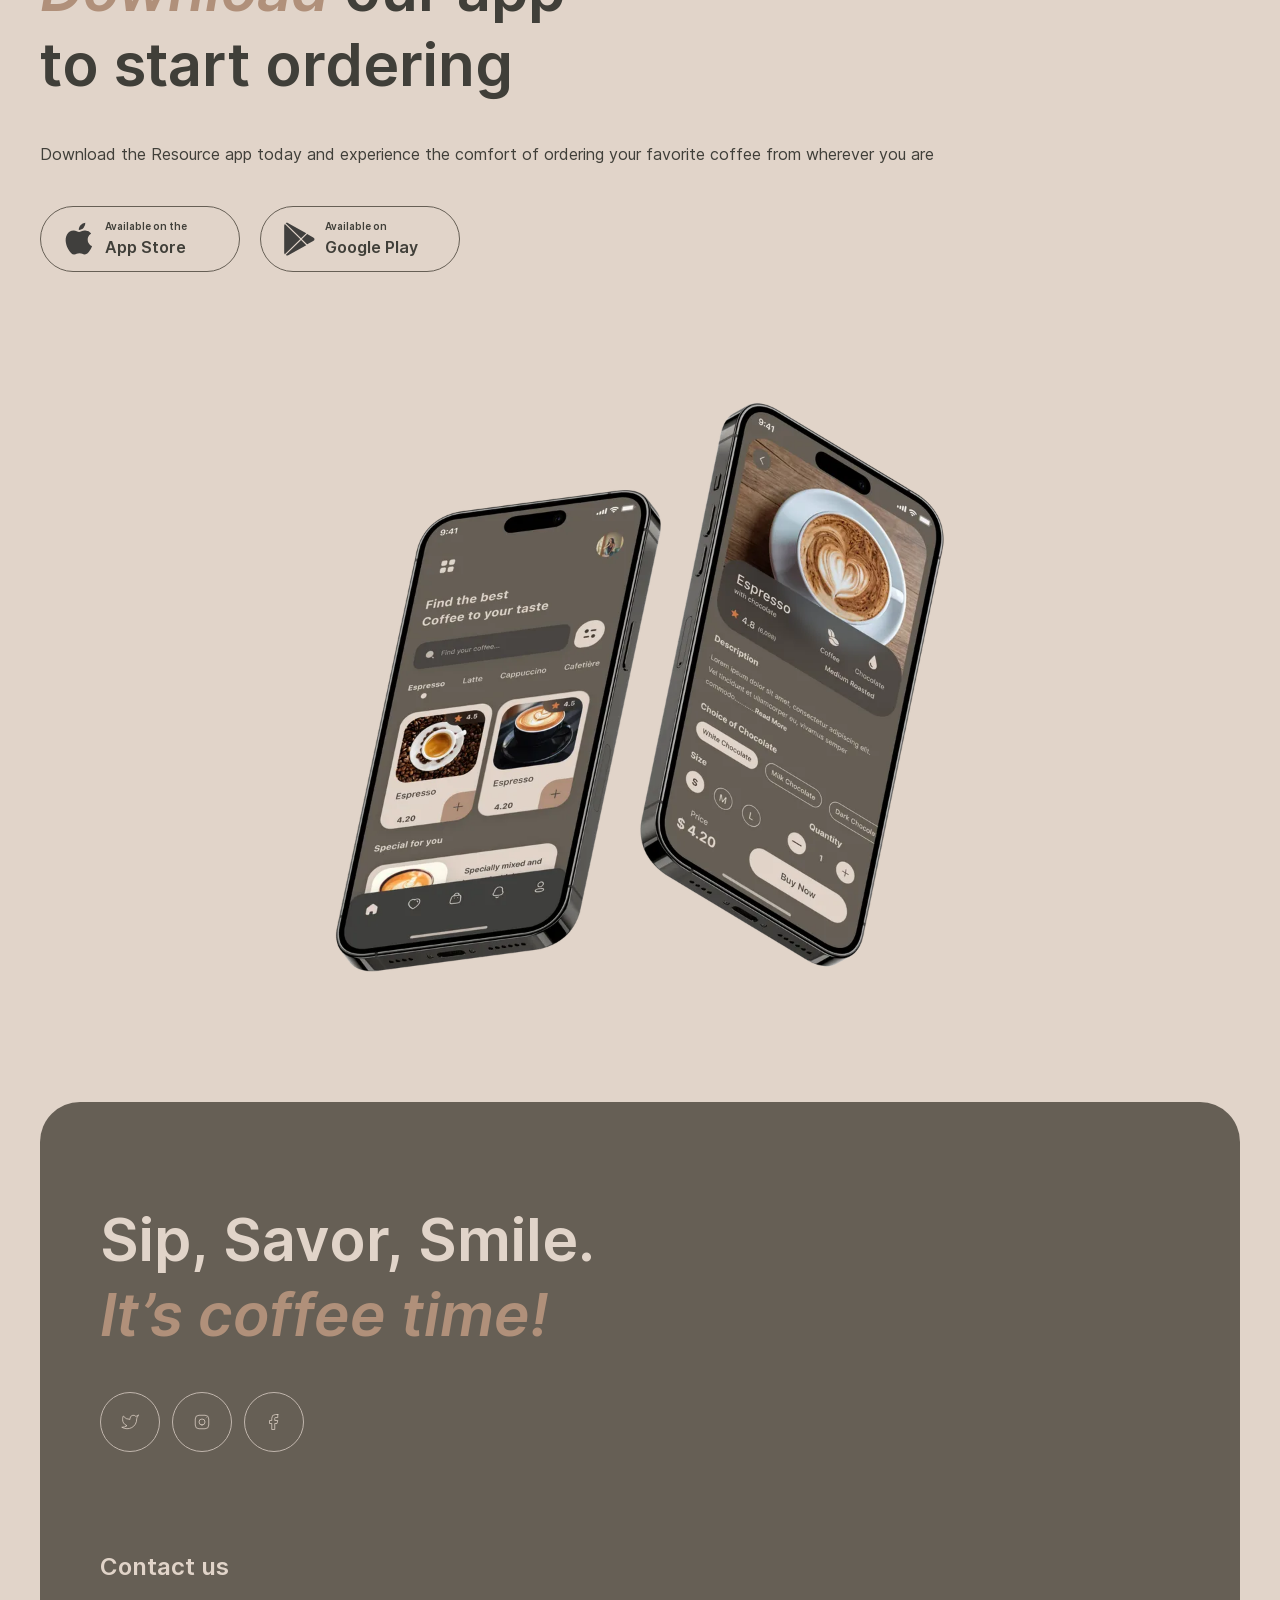
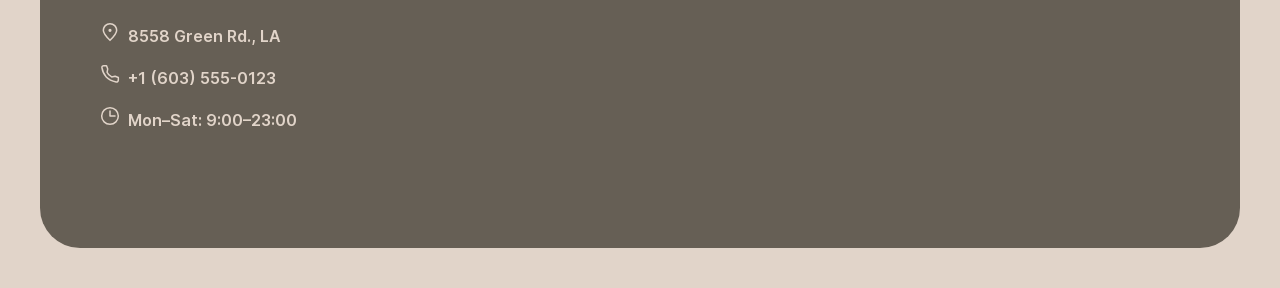
==== commit a4405676: "Updates" ====
--- a/index.html
+++ b/index.html
@@ -1 +1 @@
-<!DOCTYPE html><html class="page" lang="en" data-validate="html"><head><meta charset="UTF-8"><meta name="viewport" content="width=device-width,initial-scale=1"><title>Coffee</title><meta name="description" content="premium coffee at our charming cafe"><link rel="icon" href="./assets/favicon-ChMTQdWK.ico"><link rel="icon" type="image/png" href="./assets/favicon-sbElo0tv.png"><link rel="mask-icon" href="./assets/favicon-CO0YuHEW.svg" type="image/svg+xml"><link rel="apple-touch-icon" href="./assets/apple-touch-icon-DFYdG6QT.png"><link rel="manifest" href="./assets/manifest-PYIwMxYK.webmanifest"><link rel="stylesheet" crossorigin href="./assets/index-CviBCHMw.css"></head><body class="page__body text-base"><header class="header"><div class="header__container container"><img class="header__logo" src="./assets/logo-ozt1zcEu.svg" alt="logo" width="100" height="60"><nav class="header__nav header__nav--open nav" aria-label="основная навигация сайта"><ul class="header__list nav__list"><li class="nav__item"><a class="nav__link text-nav" href="#favorite">Favorite coffee</a></li><li class="nav__item"><a class="nav__link text-nav" href="#about">About</a></li><li class="nav__item"><a class="nav__link text-nav" href="#app">Mobile app</a></li><li class="nav__item"><a class="nav__link text-nav" href="#" id="contact">Contact us</a></li></ul></nav><div class="header__wrapper-btns"><div class="header__topic"><button class="header__btn header__btn--light" type="button"><img src="data:image/svg+xml,%3csvg%20viewBox='0%200%2022%2022'%20fill='none'%20xmlns='http://www.w3.org/2000/svg'%3e%3cpath%20d='M10%203v-2a1%201%200%200%201%201-1%201%201%200%200%201%201%201v2a1%201%200%200%201-1%201%201%201%200%200%201-1-1Zm7.36%203.05%201.41-1.42a1%201%200%201%200-1.41-1.41l-1.41%201.42a1%201%200%201%200%201.41%201.41Zm3.64%203.95h-2a1%201%200%200%200-1%201%201%201%200%200%200%201%201h2a1%201%200%200%200%201-1%201%201%200%200%200-1-1Zm-10%208a1%201%200%200%200-1%201v2a1%201%200%200%200%201%201%201%201%200%200%200%201-1v-2a1%201%200%200%200-1-1Zm-6.36-11.95-1.42-1.41a1%201%200%201%201%201.41-1.41l1.41%201.41a1%201%200%200%201-1.4%201.41Zm11.31%209.9a1%201%200%200%200%200%201.41l1.41%201.41a1%201%200%201%200%201.41-1.41l-1.41-1.41a1%201%200%200%200-1.41%200Zm-14.95-3.95h2a1%201%200%200%200%201-1%201%201%200%200%200-1-1h-2a1%201%200%200%200-1%201%201%201%200%200%200%201%201Zm3.64%206.78%201.41-1.41a1%201%200%201%200-1.41-1.41l-1.41%201.41a1%201%200%201%200%201.41%201.41Zm6.36-13.78a6%206%200%201%200%20.01%2012.01%206%206%200%200%200-.01-12.01Z'%20fill='%23E1D4C9'/%3e%3c/svg%3e" alt="Light" width="22px" height="22px"></button> <button class="header__btn header__btn--dark" type="button"><img src="data:image/svg+xml,%3csvg%20viewBox='0%200%2018%2018'%20fill='none'%20xmlns='http://www.w3.org/2000/svg'%3e%3cpath%20d='M9%200a9%209%200%201%200%208.9%207.64%205.39%205.39%200%200%201-9.8-3.14%205.4%205.4%200%200%201%202.26-4.4c-.44-.06-.9-.1-1.36-.1Z'%20fill='%23403F3D'/%3e%3c/svg%3e" alt="Dark" width="22px" height="22px"></button></div><button class="header__burger" type="button"><span class="visually-hidden">mobaile menu</span></button> <a class="header__menu text-nav" href="./menu.html"><span>Menu</span> <img src="data:image/svg+xml,%3csvg%20viewBox='0%200%2020%2020'%20fill='none'%20xmlns='http://www.w3.org/2000/svg'%3e%3cpath%20d='M14.17%209.77v1.9a5.83%205.83%200%200%201-11.67%200v-1.9c0-.33.27-.6.6-.6h10.47c.33%200%20.6.27.6.6Zm-4.17-2.27c0-.83.6-1.67%201.79-1.67a2.38%202.38%200%200%200%202.38-2.38v-.53m-7.5%204.58v-.42a2.5%202.5%200%200%201%202.5-2.5c.92%200%201.66-.74%201.66-1.66v-.42'%20stroke='%23403F3D'%20stroke-width='1.5'%20stroke-linecap='round'%20stroke-linejoin='round'/%3e%3cpath%20d='M13.33%209.17h2.09a2.08%202.08%200%200%201%200%204.16h-1.25'%20stroke='%23403F3D'%20stroke-width='1.5'%20stroke-linecap='round'%20stroke-linejoin='round'/%3e%3c/svg%3e" alt="cup" width="20px" height="20px"></a></div></div></header><main class="page__main"><section class="hero container"><div class="hero__container"><h1 class="visually-hidden">Coffee House Resource</h1><p class="hero__title title-hero"><span class="title-hero--assent">Enjoy</span> premium coffee at our charming cafe</p><p class="hero__text text-base">With its inviting atmosphere and delicious coffee options, the Coffee House Resource is a popular destination for coffee lovers and those seeking a warm and inviting space to enjoy their favorite beverage.</p><button class="hero__btn button" type="button"><span class="text-base">Menu</span> <img class="hero__btn-img" src="data:image/svg+xml,%3csvg%20viewBox='0%200%2020%2020'%20fill='none'%20xmlns='http://www.w3.org/2000/svg'%3e%3cpath%20d='M14.17%209.77v1.9a5.83%205.83%200%200%201-11.67%200v-1.9c0-.33.27-.6.6-.6h10.47c.33%200%20.6.27.6.6Zm-4.17-2.27c0-.83.6-1.67%201.79-1.67a2.38%202.38%200%200%200%202.38-2.38v-.53m-7.5%204.58v-.42a2.5%202.5%200%200%201%202.5-2.5c.92%200%201.66-.74%201.66-1.66v-.42'%20stroke='%23403F3D'%20stroke-width='1.5'%20stroke-linecap='round'%20stroke-linejoin='round'/%3e%3cpath%20d='M13.33%209.17h2.09a2.08%202.08%200%200%201%200%204.16h-1.25'%20stroke='%23403F3D'%20stroke-width='1.5'%20stroke-linecap='round'%20stroke-linejoin='round'/%3e%3c/svg%3e" alt="" width="20" height="20"></button></div></section><section class="favorite" id="favorite"><div class="container"><h2 class="favorite__title title-section">Choose your <span class="title-section--assent">favorite</span> coffee</h2><div class="favorite__slider slider"><ul class="slider__container"><li class="slider__card"><img class="slider__img" src="./assets/coffee-slider-1-1x-CvlBmV8L.webp" alt="" width="348" height="348"><h3 class="slider__title title-card">S’mores Frappuccino</h3><p class="slider__text text-base">This new drink takes an espresso and mixes it with brown sugar and cinnamon before being topped with oat milk.</p><p class="slider__price">$5.50</p></li><li class="slider__card visually-hidden"><img class="slider__img" src="./assets/coffee-slider-2-1x-DK7BVEne.webp" alt="" width="348" height="348"><h3 class="slider__title title-card">Caramel Macchiato</h3><p class="slider__text text-base">Fragrant and unique classic espresso with rich caramel-peanut syrup, with the addition of delicate cream under whipped thick foam.</p><p class="slider__price">$5.00</p></li><li class="slider__card visually-hidden"><img class="slider__img" src="./assets/coffee-slider-3-1x-C-qSWqL6.webp" alt="" width="348" height="348"><h3 class="slider__title title-card">Ice coffee</h3><p class="slider__text text-base">A popular summer drink that tones and invigorates. Prepared from coffee, milk and ice.</p><p class="slider__price">$4.50</p></li></ul><div class="slider__navigations"><button class="slider__nav slider__nav--left" type="button"><img src="data:image/svg+xml,%3csvg%20viewBox='0%200%2024%2024'%20fill='none'%20xmlns='http://www.w3.org/2000/svg'%3e%3cpath%20d='M6%2012h12.5m-6%206%206-6-6-6'%20stroke='%23403F3D'%20stroke-linecap='round'%20stroke-linejoin='round'/%3e%3c/svg%3e" alt="left" width="24" height="24"></button> <button class="slider__nav slider__nav--right" type="button"><img src="data:image/svg+xml,%3csvg%20viewBox='0%200%2024%2024'%20fill='none'%20xmlns='http://www.w3.org/2000/svg'%3e%3cpath%20d='M6%2012h12.5m-6%206%206-6-6-6'%20stroke='%23403F3D'%20stroke-linecap='round'%20stroke-linejoin='round'/%3e%3c/svg%3e" alt="right" width="24" height="24"></button></div><div class="slider__paginations"><button class="slider__pagination" type="button"><span class="visually-hidden">1</span></button> <button class="slider__pagination" type="button" disabled><span class="visually-hidden">2</span></button> <button class="slider__pagination" type="button" disabled><span class="visually-hidden">3</span></button></div></div></div></section><section class="about" id="about"><div class="container"><h2 class="about__title title-section">Resource is <span class="title-section--assent">the perfect and cozy place</span> where you can enjoy a variety of hot beverages, relax, catch up with friends, or get some work done.</h2><div class="about__wrapper-imgs"><div class="about__img"><img src="./assets/about-1-1x-C5TgIBrG.webp" alt="" width="726" height="726"></div><div class="about__img about__img--desktop"><img src="./assets/about-2-1x-MbU4cdfr.webp" alt="" width="726" height="726"></div><div class="about__img about__img--desktop"><img src="./assets/about-3-1x-BNTLaibE.webp" alt="" width="726" height="726"></div><div class="about__img"><img src="./assets/about-4-1x-BkeI9n0o.webp" alt="" width="726" height="726"></div></div></div></section><section class="application" id="app"><div class="application__container container"><div class="application__content"><h2 class="application__title title-section"><span class="title-section--assent">Download</span> our app<br>to start ordering</h2><p class="application__text text-base">Download the Resource app today and experience the comfort of ordering your favorite coffee from wherever you are</p><div class="application__wrapper-btn"><button class="application__btn button app" type="button"><img class="app__img" src="data:image/svg+xml,%3csvg%20viewBox='0%200%2036%2036'%20fill='none'%20xmlns='http://www.w3.org/2000/svg'%3e%3cpath%20d='M26.7%2018.63c-.03-4%203.36-5.94%203.52-6.03a7.62%207.62%200%200%200-5.95-3.14c-2.5-.26-4.93%201.46-6.2%201.46-1.3%200-3.27-1.43-5.39-1.4a7.95%207.95%200%200%200-6.66%203.97c-2.89%204.87-.74%2012.02%202.03%2015.95%201.38%201.93%203%204.08%205.1%204%202.07-.08%202.85-1.28%205.34-1.28%202.47%200%203.2%201.29%205.35%201.24%202.22-.04%203.62-1.94%204.95-3.88%201.6-2.2%202.24-4.38%202.27-4.5-.05-.01-4.31-1.6-4.35-6.39Zm-4.07-11.76a6.96%206.96%200%200%200%201.67-5.07%207.46%207.46%200%200%200-4.79%202.41c-1.02%201.17-1.94%203.09-1.7%204.89%201.8.13%203.66-.9%204.82-2.23Z'%20fill='%23403F3D'/%3e%3c/svg%3e" alt="" width="36" height="36"><div class="app__wraper"><p class="app__text text-caption">Available on the</p><p class="app__type text-medium">App Store</p></div></button> <button class="application__btn button app" type="button"><img class="app__img" src="data:image/svg+xml,%3csvg%20viewBox='0%200%2036%2036'%20fill='none'%20xmlns='http://www.w3.org/2000/svg'%3e%3cpath%20d='M3.76%203.2c-.37.37-.58.95-.58%201.7v26.6c0%20.75.21%201.32.58%201.7l.09.07%2015.29-14.9v-.35l-15.3-14.9-.08.08Zm22.32%2020.14-5.1-4.97v-.35l5.1-4.97.12.06%206.03%203.35c1.73.95%201.73%202.52%200%203.47l-6.03%203.35-.12.06Zm-.81.86-5.2-5.08-15.39%2015c.57.58%201.5.65%202.57.07l18.02-9.99Zm0-12.01-18.02-9.99c-1.06-.58-2-.5-2.57.08l15.38%2014.99%205.21-5.08Z'%20fill='%23403F3D'/%3e%3c/svg%3e" alt="Google Play" width="36" height="36"><div class="app__wraper"><p class="app__text text-caption">Available on</p><p class="app__type text-medium">Google Play</p></div></button></div></div><div class="application__wrapper-img"><img class="application__img" src="./assets/mobile-screens-1x-dF9Q1AMl.webp" alt="" width="348" height="348"></div></div></section></main><footer class="footer container"><div class="footer__container"><div class="footer__wrapper"><h2 class="footer__title title-section title-section--invert">Sip, Savor, Smile.<br><span class="title-section--assent">It’s coffee time!</span></h2><ul class="footer__socials"><li class="footer__social-item"><a class="footer__social-link" href=""><img src="data:image/svg+xml,%3csvg%20viewBox='0%200%2024%2024'%20fill='none'%20xmlns='http://www.w3.org/2000/svg'%3e%3cpath%20d='M23%203.01s-2.02%201.2-3.14%201.53a4.48%204.48%200%200%200-7.86%203v1a10.66%2010.66%200%200%201-9-4.53s-4%209%205%2013a11.64%2011.64%200%200%201-7%202c9%205%2020%200%2020-11.5%200-.28-.03-.56-.08-.83%201.02-1%202.08-3.67%202.08-3.67Z'%20stroke='%23E1D4C9'%20stroke-linecap='round'%20stroke-linejoin='round'/%3e%3c/svg%3e" alt="twitter" width="24" height="24"></a></li><li class="footer__social-item"><a class="footer__social-link" href=""><img src="data:image/svg+xml,%3csvg%20viewBox='0%200%2024%2024'%20fill='none'%20xmlns='http://www.w3.org/2000/svg'%3e%3cpath%20d='M12%2016a4%204%200%201%200%200-8%204%204%200%200%200%200%208Z'%20stroke='%23E1D4C9'%20stroke-linecap='round'%20stroke-linejoin='round'/%3e%3cpath%20d='M3%2016v-8a5%205%200%200%201%205-5h8a5%205%200%200%201%205%205v8a5%205%200%200%201-5%205h-8a5%205%200%200%201-5-5Z'%20stroke='%23E1D4C9'/%3e%3cpath%20d='m17.5%206.51.01-.01'%20stroke='%23E1D4C9'%20stroke-linecap='round'%20stroke-linejoin='round'/%3e%3c/svg%3e" alt="instagram" width="24" height="24"></a></li><li class="footer__social-item"><a class="footer__social-link" href=""><img src="data:image/svg+xml,%3csvg%20viewBox='0%200%2024%2024'%20fill='none'%20xmlns='http://www.w3.org/2000/svg'%3e%3cpath%20d='M17%202h-3a5%205%200%200%200-5%205v3h-3v4h3v8h4v-8h3l1-4h-4v-3a1%201%200%200%201%201-1h3v-4Z'%20stroke='%23E1D4C9'%20stroke-linecap='round'%20stroke-linejoin='round'/%3e%3c/svg%3e" alt="facebook" width="24" height="24"></a></li></ul></div><div class="footer__wrapper-contacts" id="contact"><h4 class="footer__contacts title-card">Contact us</h4><p class="footer__contact footer__contact--address text-medium"><img src="data:image/svg+xml,%3csvg%20viewBox='0%200%2020%2020'%20fill='none'%20xmlns='http://www.w3.org/2000/svg'%3e%3cpath%20d='M16.67%208.33c0%203.69-6.67%2010-6.67%2010s-6.67-6.31-6.67-10a6.67%206.67%200%201%201%2013.34%200Z'%20stroke='%23E1D4C9'%20stroke-width='1.5'/%3e%3cpath%20d='M10%209.17a.83.83%200%201%200%200-1.67.83.83%200%200%200%200%201.67Z'%20fill='%23E1D4C9'%20stroke='%23E1D4C9'%20stroke-width='1.5'%20stroke-linecap='round'%20stroke-linejoin='round'/%3e%3c/svg%3e" alt="pin-alt" width="20" height="20"> 8558 Green Rd., LA</p><a class="footer__contact footer__contact--tel text-medium" href=""><img src="data:image/svg+xml,%3csvg%20viewBox='0%200%2020%2020'%20fill='none'%20xmlns='http://www.w3.org/2000/svg'%3e%3cpath%20d='m15.1%2012.25-3.43.67c-2.32-1.17-3.75-2.5-4.59-4.59l.64-3.44-1.2-3.22h-2.8c-1.12%200-2%20.93-1.82%202.04.4%202.37%201.47%206.33%204.35%209.2%203.02%203.03%207.32%204.42%209.89%205.02%201.16.27%202.2-.64%202.2-1.83v-2.62l-3.24-1.23Z'%20stroke='%23E1D4C9'%20stroke-width='1.5'%20stroke-linecap='round'%20stroke-linejoin='round'/%3e%3c/svg%3e" alt="phone" width="20" height="20"> +1 (603) 555-0123</a><p class="footer__contact footer__contact--schedule text-medium"><img src="data:image/svg+xml,%3csvg%20viewBox='0%200%2020%2020'%20fill='none'%20xmlns='http://www.w3.org/2000/svg'%3e%3cg%20clip-path='url(%23a)'%20stroke='%23E1D4C9'%20stroke-width='1.5'%20stroke-linecap='round'%20stroke-linejoin='round'%3e%3cpath%20d='M10%205v5h5'/%3e%3cpath%20d='M10%2018.33a8.33%208.33%200%201%200%200-16.66%208.33%208.33%200%200%200%200%2016.66Z'/%3e%3c/g%3e%3cdefs%3e%3cclipPath%20id='a'%3e%3cpath%20fill='%23fff'%20d='M0%200h20v20h-20z'/%3e%3c/clipPath%3e%3c/defs%3e%3c/svg%3e" alt="clock" width="20" height="20"> Mon–Sat: 9:00–23:00</p></div></div></footer></body></html>+<!DOCTYPE html><html class="page" lang="en" data-validate="html"><head><meta charset="UTF-8"><meta name="viewport" content="width=device-width,initial-scale=1"><title>Coffee</title><meta name="description" content="premium coffee at our charming cafe"><link rel="icon" href="./assets/favicon-ChMTQdWK.ico"><link rel="icon" type="image/png" href="./assets/favicon-sbElo0tv.png"><link rel="mask-icon" href="./assets/favicon-CO0YuHEW.svg" type="image/svg+xml"><link rel="apple-touch-icon" href="./assets/apple-touch-icon-DFYdG6QT.png"><link rel="manifest" href="./assets/manifest-PYIwMxYK.webmanifest"><link rel="stylesheet" crossorigin href="./assets/index-CeiWq8A4.css"></head><body class="page__body text-base"><header class="header"><div class="header__container container"><img class="header__logo" src="./assets/logo-ozt1zcEu.svg" alt="logo" width="100" height="60"><nav class="header__nav header__nav--open nav" aria-label="основная навигация сайта"><ul class="header__list nav__list"><li class="nav__item"><a class="nav__link text-nav" href="#favorite">Favorite coffee</a></li><li class="nav__item"><a class="nav__link text-nav" href="#about">About</a></li><li class="nav__item"><a class="nav__link text-nav" href="#app">Mobile app</a></li><li class="nav__item"><a class="nav__link text-nav" href="#" id="contact">Contact us</a></li></ul></nav><div class="header__wrapper-btns"><div class="header__topic"><button class="header__btn header__btn--light" type="button"><span class="visually-hidden">Light</span></button> <button class="header__btn header__btn--dark" type="button"><span class="visually-hidden">Dark</span></button></div><button class="header__burger" type="button"><span class="visually-hidden">mobaile menu</span></button> <a class="header__menu text-nav" href="./menu.html"><span class="icon-bg"><span>Menu</span></span></a></div></div></header><main class="page__main"><section class="hero container"><div class="hero__container"><h1 class="visually-hidden">Coffee House Resource</h1><p class="hero__title title-hero"><span class="title-hero--assent">Enjoy</span> premium coffee at our charming cafe</p><p class="hero__text text-base">With its inviting atmosphere and delicious coffee options, the Coffee House Resource is a popular destination for coffee lovers and those seeking a warm and inviting space to enjoy their favorite beverage.</p><button class="hero__btn button" type="button"><span class="text-base">Menu</span> <img class="hero__btn-img" src="data:image/svg+xml,%3csvg%20viewBox='0%200%2020%2020'%20fill='none'%20xmlns='http://www.w3.org/2000/svg'%3e%3cpath%20d='M14.17%209.77v1.9a5.83%205.83%200%200%201-11.67%200v-1.9c0-.33.27-.6.6-.6h10.47c.33%200%20.6.27.6.6Zm-4.17-2.27c0-.83.6-1.67%201.79-1.67a2.38%202.38%200%200%200%202.38-2.38v-.53m-7.5%204.58v-.42a2.5%202.5%200%200%201%202.5-2.5c.92%200%201.66-.74%201.66-1.66v-.42'%20stroke='%23403F3D'%20stroke-width='1.5'%20stroke-linecap='round'%20stroke-linejoin='round'/%3e%3cpath%20d='M13.33%209.17h2.09a2.08%202.08%200%200%201%200%204.16h-1.25'%20stroke='%23403F3D'%20stroke-width='1.5'%20stroke-linecap='round'%20stroke-linejoin='round'/%3e%3c/svg%3e" alt="" width="20" height="20"></button></div></section><section class="favorite" id="favorite"><div class="container"><h2 class="favorite__title title-section">Choose your <span class="title-section--assent">favorite</span> coffee</h2><div class="favorite__slider slider"><ul class="slider__container"><li class="slider__card"><img class="slider__img" src="./assets/coffee-slider-1-1x-CvlBmV8L.webp" alt="" width="348" height="348"><h3 class="slider__title title-card">S’mores Frappuccino</h3><p class="slider__text text-base">This new drink takes an espresso and mixes it with brown sugar and cinnamon before being topped with oat milk.</p><p class="slider__price">$5.50</p></li><li class="slider__card visually-hidden"><img class="slider__img" src="./assets/coffee-slider-2-1x-DK7BVEne.webp" alt="" width="348" height="348"><h3 class="slider__title title-card">Caramel Macchiato</h3><p class="slider__text text-base">Fragrant and unique classic espresso with rich caramel-peanut syrup, with the addition of delicate cream under whipped thick foam.</p><p class="slider__price">$5.00</p></li><li class="slider__card visually-hidden"><img class="slider__img" src="./assets/coffee-slider-3-1x-C-qSWqL6.webp" alt="" width="348" height="348"><h3 class="slider__title title-card">Ice coffee</h3><p class="slider__text text-base">A popular summer drink that tones and invigorates. Prepared from coffee, milk and ice.</p><p class="slider__price">$4.50</p></li></ul><div class="slider__navigations"><button class="slider__nav slider__nav--left" type="button"><span class="visually-hidden">left</span></button> <button class="slider__nav slider__nav--right" type="button"><span class="visually-hidden">right</span></button></div><div class="slider__paginations"><button class="slider__pagination" type="button"><span class="visually-hidden">1</span></button> <button class="slider__pagination" type="button" disabled><span class="visually-hidden">2</span></button> <button class="slider__pagination" type="button" disabled><span class="visually-hidden">3</span></button></div></div></div></section><section class="about" id="about"><div class="container"><h2 class="about__title title-section">Resource is <span class="title-section--assent">the perfect and cozy place</span> where you can enjoy a variety of hot beverages, relax, catch up with friends, or get some work done.</h2><div class="about__wrapper-imgs"><div class="about__img"><img src="./assets/about-1-1x-C5TgIBrG.webp" alt="" width="726" height="726"></div><div class="about__img about__img--desktop"><img src="./assets/about-2-1x-MbU4cdfr.webp" alt="" width="726" height="726"></div><div class="about__img about__img--desktop"><img src="./assets/about-3-1x-BNTLaibE.webp" alt="" width="726" height="726"></div><div class="about__img"><img src="./assets/about-4-1x-BkeI9n0o.webp" alt="" width="726" height="726"></div></div></div></section><section class="application" id="app"><div class="application__container container"><div class="application__content"><h2 class="application__title title-section"><span class="title-section--assent">Download</span> our app<br>to start ordering</h2><p class="application__text text-base">Download the Resource app today and experience the comfort of ordering your favorite coffee from wherever you are</p><div class="application__wrapper-btn"><button class="application__btn application__btn--apple button app" type="button"><span class="visually-hidden">logo App Store</span><div class="app__wraper"><p class="app__text text-caption">Available on the</p><p class="app__type text-medium">App Store</p></div></button> <button class="application__btn application__btn--google button app" type="button"><span class="visually-hidden">Google Play</span><div class="app__wraper"><p class="app__text text-caption">Available on</p><p class="app__type text-medium">Google Play</p></div></button></div></div><div class="application__wrapper-img"><img class="application__img" src="./assets/mobile-screens-1x-dF9Q1AMl.webp" alt="" width="348" height="348"></div></div></section></main><footer class="footer container"><div class="footer__container"><div class="footer__wrapper"><h2 class="footer__title title-section title-section--invert">Sip, Savor, Smile.<br><span class="title-section--assent">It’s coffee time!</span></h2><ul class="footer__socials"><li class="footer__social-item"><a class="footer__social-link footer__social-link--twitter" href=""><span class="visually-hidden">twitter</span></a></li><li class="footer__social-item"><a class="footer__social-link footer__social-link--instagram" href=""><span class="visually-hidden">instagram</span></a></li><li class="footer__social-item"><a class="footer__social-link footer__social-link--facebook" href=""><span class="visually-hidden">facebook</span></a></li></ul></div><div class="footer__wrapper-contacts" id="contact"><h4 class="footer__contacts title-card">Contact us</h4><p class="footer__contact footer__contact--address text-medium"><img src="data:image/svg+xml,%3csvg%20viewBox='0%200%2020%2020'%20fill='none'%20xmlns='http://www.w3.org/2000/svg'%3e%3cpath%20d='M16.67%208.33c0%203.69-6.67%2010-6.67%2010s-6.67-6.31-6.67-10a6.67%206.67%200%201%201%2013.34%200Z'%20stroke='%23E1D4C9'%20stroke-width='1.5'/%3e%3cpath%20d='M10%209.17a.83.83%200%201%200%200-1.67.83.83%200%200%200%200%201.67Z'%20fill='%23E1D4C9'%20stroke='%23E1D4C9'%20stroke-width='1.5'%20stroke-linecap='round'%20stroke-linejoin='round'/%3e%3c/svg%3e" alt="pin-alt" width="20" height="20"> 8558 Green Rd., LA</p><a class="footer__contact footer__contact--tel text-medium" href=""><img src="data:image/svg+xml,%3csvg%20viewBox='0%200%2020%2020'%20fill='none'%20xmlns='http://www.w3.org/2000/svg'%3e%3cpath%20d='m15.1%2012.25-3.43.67c-2.32-1.17-3.75-2.5-4.59-4.59l.64-3.44-1.2-3.22h-2.8c-1.12%200-2%20.93-1.82%202.04.4%202.37%201.47%206.33%204.35%209.2%203.02%203.03%207.32%204.42%209.89%205.02%201.16.27%202.2-.64%202.2-1.83v-2.62l-3.24-1.23Z'%20stroke='%23E1D4C9'%20stroke-width='1.5'%20stroke-linecap='round'%20stroke-linejoin='round'/%3e%3c/svg%3e" alt="phone" width="20" height="20"> +1 (603) 555-0123</a><p class="footer__contact footer__contact--schedule text-medium"><img src="data:image/svg+xml,%3csvg%20viewBox='0%200%2020%2020'%20fill='none'%20xmlns='http://www.w3.org/2000/svg'%3e%3cg%20clip-path='url(%23a)'%20stroke='%23E1D4C9'%20stroke-width='1.5'%20stroke-linecap='round'%20stroke-linejoin='round'%3e%3cpath%20d='M10%205v5h5'/%3e%3cpath%20d='M10%2018.33a8.33%208.33%200%201%200%200-16.66%208.33%208.33%200%200%200%200%2016.66Z'/%3e%3c/g%3e%3cdefs%3e%3cclipPath%20id='a'%3e%3cpath%20fill='%23fff'%20d='M0%200h20v20h-20z'/%3e%3c/clipPath%3e%3c/defs%3e%3c/svg%3e" alt="clock" width="20" height="20"> Mon–Sat: 9:00–23:00</p></div></div></footer></body></html>
--- a/assets/index-CeiWq8A4.css
+++ b/assets/index-CeiWq8A4.css
@@ -0,0 +1 @@
+html{-webkit-text-size-adjust:100%;line-height:1.15}body{margin:0}main{display:block}h1{margin:.67em 0;font-size:2em}hr{box-sizing:content-box;height:0;overflow:visible}pre{font-family:monospace;font-size:1em}a{background-color:#0000}abbr[title]{text-decoration:underline;border-bottom:none;-webkit-text-decoration:underline dotted;text-decoration:underline dotted}b,strong{font-weight:bolder}code,kbd,samp{font-family:monospace;font-size:1em}small{font-size:80%}sub,sup{vertical-align:baseline;font-size:75%;line-height:0;position:relative}sub{bottom:-.25em}sup{top:-.5em}img{border-style:none}button,input,optgroup,select,textarea{margin:0;font-family:inherit;font-size:100%;line-height:1.15}button,input{overflow:visible}button,select{text-transform:none}button,[type=button],[type=reset],[type=submit]{-webkit-appearance:button}button::-moz-focus-inner{border-style:none;padding:0}[type=button]::-moz-focus-inner{border-style:none;padding:0}[type=reset]::-moz-focus-inner{border-style:none;padding:0}[type=submit]::-moz-focus-inner{border-style:none;padding:0}button:-moz-focusring{outline:1px dotted buttontext}[type=button]:-moz-focusring{outline:1px dotted buttontext}[type=reset]:-moz-focusring{outline:1px dotted buttontext}[type=submit]:-moz-focusring{outline:1px dotted buttontext}fieldset{padding:.35em .75em .625em}legend{box-sizing:border-box;max-width:100%;color:inherit;white-space:normal;padding:0;display:table}progress{vertical-align:baseline}textarea{overflow:auto}[type=checkbox],[type=radio]{box-sizing:border-box;padding:0}[type=number]::-webkit-inner-spin-button{height:auto}[type=number]::-webkit-outer-spin-button{height:auto}[type=search]{outline-offset:-2px;-webkit-appearance:textfield}[type=search]::-webkit-search-decoration{-webkit-appearance:none}::-webkit-file-upload-button{font:inherit;-webkit-appearance:button}details{display:block}summary{display:list-item}template,[hidden]{display:none}@font-face{font-family:Inter;font-style:normal;font-weight:400;src:url(./Inter-Regular-6EfshmZx.woff2)format("woff2"),url(./Inter-Regular-C05ryuRh.woff)format("woff");font-display:swap}@font-face{font-family:Inter;font-style:italic;font-weight:400;src:url(./Inter-Italic-B-9-4fJy.woff2)format("woff2"),url(./Inter-Italic-CttKuW4S.woff)format("woff");font-display:swap}@font-face{font-family:Inter;font-style:normal;font-weight:600;src:url(./Inter-SemiBold-ClSOndc6.woff2)format("woff2"),url(./Inter-SemiBold-DGXNtFwE.woff)format("woff");font-display:swap}@font-face{font-family:Inter;font-style:italic;font-weight:600;src:url(./Inter-SemiBoldItalic-C1C-HVnm.woff2)format("woff2"),url(./Inter-SemiBoldItalic-CfpSVtlG.woff)format("woff");font-display:swap}.title-hero{color:#e1d4c9;margin-top:0;margin-bottom:0;font-family:Inter,arial,sans-serif;font-size:42px;font-weight:600;line-height:115%}.title-hero--assent{color:#b0907a;font-style:italic}@media (width>=768px){.title-hero{letter-spacing:0;font-size:72px;line-height:105%}}.text-base{color:#403f39;margin-top:0;margin-bottom:0;font-family:Inter,arial,sans-serif;font-size:16px;font-weight:400;line-height:150%}.text-base--assent{color:#b0907a}.title-section{color:#403f39;margin-top:0;margin-bottom:0;font-family:Inter,arial,sans-serif;font-size:32px;font-weight:600;line-height:125%}.title-section--invert{color:#e1d4c9}.title-section--assent{color:#b0907a;font-style:italic}@media (width>=768px){.title-section{font-size:60px}}.title-card{color:#403f39;margin-top:0;margin-bottom:0;font-family:Inter,arial,sans-serif;font-size:24px;font-weight:600;line-height:125%}.text-caption{color:#403f39;margin-top:0;margin-bottom:0;font-family:Inter,arial,sans-serif;font-size:10px;font-weight:600;line-height:140%}.text-medium{color:#403f39;margin-top:0;margin-bottom:0;font-family:Inter,arial,sans-serif;font-size:16px;font-weight:600;line-height:150%}.text-nav{color:#403f39;margin-top:0;margin-bottom:0;font-family:Inter,arial,sans-serif;font-size:16px;font-weight:600;line-height:150%;text-decoration:none}.page{scroll-behavior:smooth;height:100%}.page__body{background-color:#e1d4c9;flex-direction:column;min-width:380px;min-height:100%;margin:0 auto;display:flex;position:relative}.page__body:has(.modal[open]){overflow:hidden}.page__main{flex-grow:1}.visually-hidden{white-space:nowrap;clip-path:inset(100%);clip:rect(0 0 0 0);border:0;width:1px;height:1px;margin:-1px;padding:0;position:absolute;overflow:hidden}.container{box-sizing:border-box;width:100%;min-width:380px;max-width:1980px;margin:0 auto;padding-left:16px;padding-right:16px}@media (width>=768px){.container{padding-left:40px;padding-right:40px}}.header{margin-top:20px;margin-bottom:20px}.header__container{justify-content:space-between;align-items:center;display:flex}.header__logo-link{transition:transform .7s ease-out;display:block}.header__logo-link:focus{outline:none}.header__logo-link:focus-visible{outline-offset:0;outline:1px solid}.header__logo-link:hover{transform:scale(1.1)}.header__logo-link:active{background-color:#665f5599}.header__nav{display:none}@media (width>=1440px){.header__nav{margin-top:0;margin-bottom:0;padding-left:0;list-style:none;display:block}.header__list{justify-content:center;align-items:center;gap:40px;margin:auto;padding-left:0;list-style:none;display:flex}}.header__wrapper-btns{align-items:center;gap:12px;display:flex}@media (width>=768px){.header__wrapper-btns{gap:24px}}@media (width>=1440px){.header__wrapper-btns{margin-left:44px}}.header__topic{border:1px solid #c1b6ad;border-radius:100px;justify-content:center;align-items:center;gap:8px;padding:2px;display:flex}.header__btn{cursor:pointer;background-color:#0000;border:none;border-radius:100%;justify-content:center;align-items:center;width:44px;height:44px;padding:0;transition:background-color .7s ease-out;display:flex}.header__btn--light{background-color:#b0907a}.header__btn--light:after{content:"";background-color:#e1d4c9;flex-shrink:0;width:22px;height:22px;transition:background-color .7s ease-out;display:block;-webkit-mask-image:url("data:image/svg+xml,%3csvg%20viewBox='0%200%2022%2022'%20fill='none'%20xmlns='http://www.w3.org/2000/svg'%3e%3cpath%20d='M10%203v-2a1%201%200%200%201%201-1%201%201%200%200%201%201%201v2a1%201%200%200%201-1%201%201%201%200%200%201-1-1Zm7.36%203.05%201.41-1.42a1%201%200%201%200-1.41-1.41l-1.41%201.42a1%201%200%201%200%201.41%201.41Zm3.64%203.95h-2a1%201%200%200%200-1%201%201%201%200%200%200%201%201h2a1%201%200%200%200%201-1%201%201%200%200%200-1-1Zm-10%208a1%201%200%200%200-1%201v2a1%201%200%200%200%201%201%201%201%200%200%200%201-1v-2a1%201%200%200%200-1-1Zm-6.36-11.95-1.42-1.41a1%201%200%201%201%201.41-1.41l1.41%201.41a1%201%200%200%201-1.4%201.41Zm11.31%209.9a1%201%200%200%200%200%201.41l1.41%201.41a1%201%200%201%200%201.41-1.41l-1.41-1.41a1%201%200%200%200-1.41%200Zm-14.95-3.95h2a1%201%200%200%200%201-1%201%201%200%200%200-1-1h-2a1%201%200%200%200-1%201%201%201%200%200%200%201%201Zm3.64%206.78%201.41-1.41a1%201%200%201%200-1.41-1.41l-1.41%201.41a1%201%200%201%200%201.41%201.41Zm6.36-13.78a6%206%200%201%200%20.01%2012.01%206%206%200%200%200-.01-12.01Z'%20fill='%23E1D4C9'/%3e%3c/svg%3e");mask-image:url("data:image/svg+xml,%3csvg%20viewBox='0%200%2022%2022'%20fill='none'%20xmlns='http://www.w3.org/2000/svg'%3e%3cpath%20d='M10%203v-2a1%201%200%200%201%201-1%201%201%200%200%201%201%201v2a1%201%200%200%201-1%201%201%201%200%200%201-1-1Zm7.36%203.05%201.41-1.42a1%201%200%201%200-1.41-1.41l-1.41%201.42a1%201%200%201%200%201.41%201.41Zm3.64%203.95h-2a1%201%200%200%200-1%201%201%201%200%200%200%201%201h2a1%201%200%200%200%201-1%201%201%200%200%200-1-1Zm-10%208a1%201%200%200%200-1%201v2a1%201%200%200%200%201%201%201%201%200%200%200%201-1v-2a1%201%200%200%200-1-1Zm-6.36-11.95-1.42-1.41a1%201%200%201%201%201.41-1.41l1.41%201.41a1%201%200%200%201-1.4%201.41Zm11.31%209.9a1%201%200%200%200%200%201.41l1.41%201.41a1%201%200%201%200%201.41-1.41l-1.41-1.41a1%201%200%200%200-1.41%200Zm-14.95-3.95h2a1%201%200%200%200%201-1%201%201%200%200%200-1-1h-2a1%201%200%200%200-1%201%201%201%200%200%200%201%201Zm3.64%206.78%201.41-1.41a1%201%200%201%200-1.41-1.41l-1.41%201.41a1%201%200%201%200%201.41%201.41Zm6.36-13.78a6%206%200%201%200%20.01%2012.01%206%206%200%200%200-.01-12.01Z'%20fill='%23E1D4C9'/%3e%3c/svg%3e");-webkit-mask-position:50%;mask-position:50%;-webkit-mask-size:contain;mask-size:contain;-webkit-mask-repeat:no-repeat;mask-repeat:no-repeat}.header__btn--dark{background-color:#0000}.header__btn--dark:after{content:"";background-color:#403f3d;flex-shrink:0;width:22px;height:22px;transition:background-color .7s ease-out;display:block;-webkit-mask-image:url("data:image/svg+xml,%3csvg%20viewBox='0%200%2018%2018'%20fill='none'%20xmlns='http://www.w3.org/2000/svg'%3e%3cpath%20d='M9%200a9%209%200%201%200%208.9%207.64%205.39%205.39%200%200%201-9.8-3.14%205.4%205.4%200%200%201%202.26-4.4c-.44-.06-.9-.1-1.36-.1Z'%20fill='%23403F3D'/%3e%3c/svg%3e");mask-image:url("data:image/svg+xml,%3csvg%20viewBox='0%200%2018%2018'%20fill='none'%20xmlns='http://www.w3.org/2000/svg'%3e%3cpath%20d='M9%200a9%209%200%201%200%208.9%207.64%205.39%205.39%200%200%201-9.8-3.14%205.4%205.4%200%200%201%202.26-4.4c-.44-.06-.9-.1-1.36-.1Z'%20fill='%23403F3D'/%3e%3c/svg%3e");-webkit-mask-position:50%;mask-position:50%;-webkit-mask-size:contain;mask-size:contain;-webkit-mask-repeat:no-repeat;mask-repeat:no-repeat}.header__btn:focus{outline:none}.header__btn:focus-visible{outline-offset:0;outline:1px solid}.header__btn:hover{background-color:#665f55}.header__btn:active{background-color:#665f5599}.header__btn--dark:hover:after{background-color:#e1d4c9}.header__burger{box-sizing:border-box;color:#403f39;cursor:pointer;background-color:#0000;border:1px solid #665f55;border-radius:100%;flex-direction:column;flex-grow:0;flex-shrink:0;justify-content:center;align-items:center;gap:4px;width:44px;height:44px;margin-top:0;margin-bottom:0;padding:0;font-family:Inter,arial,sans-serif;font-size:10px;font-weight:600;line-height:140%;text-decoration:none;transition:border-color .7s ease-out;display:flex}@media (width>=1440px){.header__burger{display:none}}.header__burger:before,.header__burger:after{content:"";background-color:#403f3d;border-radius:6px;width:16px;height:2px;transition:all .7s ease-out;display:block}.header__burger:focus{outline:none}.header__burger:focus-visible{outline-offset:2px;outline:1px solid #b0907a}.header__burger:hover{border-color:#b0907a}.header__burger:hover:after,.header__burger:hover:before{background-color:#b0907a}.header__burger:active{border-color:#b0907a80}.header__burger:active:after,.header__burger:active:before{background-color:#b0907a80}.header__burger--closer:before{transform:translateY(5px)rotate(45deg)}.header__burger--closer:after{transform:translateY(-5px)rotate(-45deg)}.header__menu{text-decoration:none;transition:background-color .7s ease-out,color .7s ease-out;display:none}@media (width>=1440px){.header__menu{display:block;position:relative}.header__menu:after{content:"";background-color:currentColor;width:100%;height:1px;transition:background-color .7s ease-out,transform .7s ease-out;position:absolute;bottom:-3px;left:0;right:0;transform:scale(0)}.header__menu--active:after{content:"";background-color:currentColor;width:100%;height:1px;position:absolute;bottom:-3px;left:0;right:0;transform:scale(1)}}.header__menu:focus{outline:none}.header__menu:focus-visible{outline-offset:4px;outline:1px solid #b0907a}.header__menu:hover{color:#b0907a;border-color:#b0907a}.header__menu:hover:after{background-color:#b0907a;transform:scale(1)}.header__menu:active{color:#b0907a80;border-color:#b0907a80}.header__menu:active:after{background-color:#b0907a80}.header__menu--active:hover:after{transform:scale(0)}.hero{margin-bottom:100px}.hero__container{background-color:#665f55;background-image:url(./hero-1x-DXuvPCHo.webp);background-position:50%;background-repeat:no-repeat;background-size:cover;border-radius:40px;padding:60px 16px}@media (width>=768px){.hero__container{padding:100px 98px 100px 60px}}@media (width>=1440px){.hero__container{padding:100px 730px 100px 100px}}.hero__title{margin-bottom:40px}.hero__text{color:#e1d4c9;margin-bottom:40px}.hero__btn{box-sizing:border-box;cursor:pointer;background-color:#e1d4c9;border:none;border-radius:100px;justify-content:center;align-items:center;gap:8px;min-width:200px;height:64px;padding:20px;transition:background-color .7s ease-out;display:flex}.hero__btn .hero__btn-img{transition:transform .7s ease-out;transform:scaleX(0)}.hero__btn:focus{outline:none}.hero__btn:focus-visible{outline-offset:3px;outline:1px solid #e1d4c9}.hero__btn:hover .hero__btn-img{transform:scaleX(1)}.hero__btn:active{background-color:#e1d4c9cc}.nav__link{width:fit-content;position:relative}.nav__link:after{content:"";transform-origin:0;background-color:currentColor;width:100%;height:1px;transition:transform .7s ease-out;position:absolute;bottom:-3px;left:0;right:0;transform:scaleX(0)}.nav__link:focus{outline:none}.nav__link:focus-visible{outline-offset:3px;outline:1px solid}.nav__link:hover:after{transform:scaleX(1)}.nav__link:active{opacity:.7}.menu{margin-bottom:100px}.menu__title{text-align:center;margin-bottom:40px}.tabs{justify-content:center;align-items:center;gap:8px;margin-top:0;margin-bottom:40px;padding-left:0;list-style:none;display:flex}.tabs__text{transition:color .7s ease-out}.tabs__btn{box-sizing:border-box;cursor:pointer;background-color:#0000;border:1px solid #c1b6ad;border-radius:100px;justify-content:center;align-items:center;gap:8px;height:46px;padding:8px 16px 8px 8px;transition:background-color .7s ease-out,border-color .7s ease-out;display:flex}.tabs__btn:focus{outline:none}.tabs__btn:focus-visible{outline-offset:3px;outline:1px solid}.tabs__btn:hover{background-color:#665f55;border-color:#665f55}.tabs__btn:hover .tabs__text{color:#e1d4c9}.tabs__btn:hover .tabs__img-wrapper{background-color:#e1d4c9}.tabs__btn:active{background-color:#665f5599}.tabs__img-wrapper{background-color:#c1b6ad;border-radius:100%;justify-content:center;align-items:center;width:30px;height:30px;transition:background-color .7s ease-out;display:flex}.tabs__item--selected .tabs__btn{background-color:#665f55;border:1px solid #665f55}.tabs__item--selected .tabs__btn .tabs__text{color:#e1d4c9}.tabs__item--selected .tabs__img-wrapper{background-color:#e1d4c9}.card{box-sizing:border-box;border:1px solid #c1b6ad;border-radius:40px;flex-direction:column;align-items:stretch;margin-left:19px;margin-right:19px;display:flex}@media (width>=768px){.card{width:310px;margin-left:0;margin-right:0}}.card__wrapper-img{border-radius:40px;overflow:hidden}.card__wrapper-img img{width:100%;height:auto;display:block}.card__content{flex-direction:column;align-items:stretch;gap:12px;padding:20px;display:flex}@media (width>=768px){.card__content{flex-grow:1;align-items:stretch}}.card__text{margin-bottom:auto}.card__price{color:#403f39;margin-top:0;margin-bottom:0;font-family:Inter,arial,sans-serif;font-size:24px;font-weight:600;line-height:125%}.catalog{flex-wrap:wrap;justify-content:center;align-items:stretch;gap:40px;margin-top:0;margin-bottom:40px;padding-left:0;list-style:none;display:flex}.catalog__item--rest{display:none}.catalog__rest{box-sizing:border-box;cursor:pointer;background-color:#0000;border:1px solid #665f55;border-radius:100%;justify-content:center;align-items:center;width:60px;height:60px;margin:auto;padding:0;display:flex}@media (width>=1440px){.catalog__rest{display:none}}.icon-bg{justify-content:center;align-items:start;gap:8px;display:flex}.icon-bg:after{content:"";background-color:currentColor;flex-shrink:0;width:20px;height:20px;transition:background-color .7s ease-out;display:block;-webkit-mask-image:url("data:image/svg+xml,%3csvg%20viewBox='0%200%2020%2020'%20fill='none'%20xmlns='http://www.w3.org/2000/svg'%3e%3cpath%20d='M14.17%209.77v1.9a5.83%205.83%200%200%201-11.67%200v-1.9c0-.33.27-.6.6-.6h10.47c.33%200%20.6.27.6.6Zm-4.17-2.27c0-.83.6-1.67%201.79-1.67a2.38%202.38%200%200%200%202.38-2.38v-.53m-7.5%204.58v-.42a2.5%202.5%200%200%201%202.5-2.5c.92%200%201.66-.74%201.66-1.66v-.42'%20stroke='%23403F3D'%20stroke-width='1.5'%20stroke-linecap='round'%20stroke-linejoin='round'/%3e%3cpath%20d='M13.33%209.17h2.09a2.08%202.08%200%200%201%200%204.16h-1.25'%20stroke='%23403F3D'%20stroke-width='1.5'%20stroke-linecap='round'%20stroke-linejoin='round'/%3e%3c/svg%3e");mask-image:url("data:image/svg+xml,%3csvg%20viewBox='0%200%2020%2020'%20fill='none'%20xmlns='http://www.w3.org/2000/svg'%3e%3cpath%20d='M14.17%209.77v1.9a5.83%205.83%200%200%201-11.67%200v-1.9c0-.33.27-.6.6-.6h10.47c.33%200%20.6.27.6.6Zm-4.17-2.27c0-.83.6-1.67%201.79-1.67a2.38%202.38%200%200%200%202.38-2.38v-.53m-7.5%204.58v-.42a2.5%202.5%200%200%201%202.5-2.5c.92%200%201.66-.74%201.66-1.66v-.42'%20stroke='%23403F3D'%20stroke-width='1.5'%20stroke-linecap='round'%20stroke-linejoin='round'/%3e%3cpath%20d='M13.33%209.17h2.09a2.08%202.08%200%200%201%200%204.16h-1.25'%20stroke='%23403F3D'%20stroke-width='1.5'%20stroke-linecap='round'%20stroke-linejoin='round'/%3e%3c/svg%3e");-webkit-mask-position:50%;mask-position:50%;-webkit-mask-size:contain;mask-size:contain;-webkit-mask-repeat:no-repeat;mask-repeat:no-repeat}.favorite{margin-bottom:100px}.favorite__title{text-align:center;margin-bottom:40px}@media (width>=768px){.slider{position:relative}}.slider__container{margin-top:0;margin-bottom:0;padding-left:0;list-style:none}@media (width>=1440px){.slider__container{margin-left:104px;margin-right:104px}}.slider__card{text-align:center;margin-bottom:40px}.slider__img{width:348px;height:348px;margin-bottom:20px}.slider__title,.slider__text{margin-bottom:16px}.slider__price{color:#403f39;margin-top:0;margin-bottom:0;font-family:Inter,arial,sans-serif;font-size:24px;font-weight:600;line-height:125%}.slider__navigations{display:none}@media (width>=768px){.slider__navigations{justify-content:space-between;align-items:center;display:flex;position:absolute;top:50%;left:0;right:0;transform:translateY(-50%)}}.slider__nav{box-sizing:border-box;cursor:pointer;background-color:#0000;border:1px solid #665f55;border-radius:100%;justify-content:center;align-items:center;width:60px;height:60px;padding:0;transition:background-color .7s ease-out;display:flex}.slider__nav:after{content:"";background-color:currentColor;flex-shrink:0;width:24px;height:24px;transition:background-color .7s ease-out;display:block;-webkit-mask-image:url("data:image/svg+xml,%3csvg%20viewBox='0%200%2024%2024'%20fill='none'%20xmlns='http://www.w3.org/2000/svg'%3e%3cpath%20d='M6%2012h12.5m-6%206%206-6-6-6'%20stroke='%23403F3D'%20stroke-linecap='round'%20stroke-linejoin='round'/%3e%3c/svg%3e");mask-image:url("data:image/svg+xml,%3csvg%20viewBox='0%200%2024%2024'%20fill='none'%20xmlns='http://www.w3.org/2000/svg'%3e%3cpath%20d='M6%2012h12.5m-6%206%206-6-6-6'%20stroke='%23403F3D'%20stroke-linecap='round'%20stroke-linejoin='round'/%3e%3c/svg%3e");-webkit-mask-position:50%;mask-position:50%;-webkit-mask-size:contain;mask-size:contain;-webkit-mask-repeat:no-repeat;mask-repeat:no-repeat}.slider__nav--left:after{transform:rotate(180deg)}.slider__nav:focus{outline:none}.slider__nav:focus-visible{outline-offset:2px;outline:1px solid #b0907a}.slider__nav:hover{background-color:#665f55}.slider__nav:hover:after{background-color:#e1d4c9}.slider__paginations{justify-content:center;align-items:center;gap:12px;display:flex}.slider__pagination{cursor:pointer;background-color:#665f55;border:none;border-radius:100px;width:40px;height:4px;padding:0;transition:background-color .7s ease-out}.slider__pagination:disabled{background-color:#c1b6ad}.slider__pagination:focus{outline:none}.slider__pagination:focus-visible:not(:disabled){outline-offset:2px;outline:1px solid}.slider__pagination:hover:not(:disabled){background-color:#b0907a}.slider__pagination:active:not(:disabled){background-color:#b0907a80}.about{margin-bottom:100px}.about__title{margin-bottom:40px}.about__wrapper-imgs{flex-direction:column;justify-content:center;gap:40px;display:flex}@media (width>=1440px){.about__wrapper-imgs{flex-wrap:wrap;width:1360px;height:1060px;margin:0 auto}}.about__img{border-radius:40px;width:clamp(348px,100%,688px);height:590px;position:relative;overflow:hidden}.about__img img{-o-object-fit:contain;object-fit:contain;width:auto;height:auto;display:block;position:absolute;top:50%;left:50%;transform:translate(-50%,-50%)}@media (width>=768px){.about__img:first-child{align-self:start}.about__img:last-child{align-self:flex-end}}@media (width>=1440px){.about__img{width:660px}.about__img:first-child,.about__img:last-child{align-self:inherit}}.about__img--desktop{display:none}@media (width>=1440px){.about__img--desktop{height:430px;display:block}}.application{margin-bottom:100px}.application__container{flex-direction:column;align-items:flex-start;gap:40px;display:flex}@media (width>=768px){.application__container{gap:100px}}@media (width>=1440px){.application__container{flex-direction:row;align-items:center}}.application__title,.application__text{margin-bottom:40px}.application__wrapper-btn{flex-direction:column;align-items:flex-start;gap:20px;display:flex}@media (width>=768px){.application__wrapper-btn{flex-direction:row}}.application__btn{box-sizing:border-box;cursor:pointer;background-color:#0000;border:1px solid #665f55;border-radius:100px;justify-content:start;align-items:center;gap:8px;min-width:200px;min-height:64px;padding:12px 20px;transition:background-color .7s ease-out;display:flex}.application__btn--apple:before{content:"";background-color:#403f3d;flex-shrink:0;width:36px;height:36px;transition:background-color .7s ease-out;display:block;-webkit-mask-image:url("data:image/svg+xml,%3csvg%20viewBox='0%200%2036%2036'%20fill='none'%20xmlns='http://www.w3.org/2000/svg'%3e%3cpath%20d='M26.7%2018.63c-.03-4%203.36-5.94%203.52-6.03a7.62%207.62%200%200%200-5.95-3.14c-2.5-.26-4.93%201.46-6.2%201.46-1.3%200-3.27-1.43-5.39-1.4a7.95%207.95%200%200%200-6.66%203.97c-2.89%204.87-.74%2012.02%202.03%2015.95%201.38%201.93%203%204.08%205.1%204%202.07-.08%202.85-1.28%205.34-1.28%202.47%200%203.2%201.29%205.35%201.24%202.22-.04%203.62-1.94%204.95-3.88%201.6-2.2%202.24-4.38%202.27-4.5-.05-.01-4.31-1.6-4.35-6.39Zm-4.07-11.76a6.96%206.96%200%200%200%201.67-5.07%207.46%207.46%200%200%200-4.79%202.41c-1.02%201.17-1.94%203.09-1.7%204.89%201.8.13%203.66-.9%204.82-2.23Z'%20fill='%23403F3D'/%3e%3c/svg%3e");mask-image:url("data:image/svg+xml,%3csvg%20viewBox='0%200%2036%2036'%20fill='none'%20xmlns='http://www.w3.org/2000/svg'%3e%3cpath%20d='M26.7%2018.63c-.03-4%203.36-5.94%203.52-6.03a7.62%207.62%200%200%200-5.95-3.14c-2.5-.26-4.93%201.46-6.2%201.46-1.3%200-3.27-1.43-5.39-1.4a7.95%207.95%200%200%200-6.66%203.97c-2.89%204.87-.74%2012.02%202.03%2015.95%201.38%201.93%203%204.08%205.1%204%202.07-.08%202.85-1.28%205.34-1.28%202.47%200%203.2%201.29%205.35%201.24%202.22-.04%203.62-1.94%204.95-3.88%201.6-2.2%202.24-4.38%202.27-4.5-.05-.01-4.31-1.6-4.35-6.39Zm-4.07-11.76a6.96%206.96%200%200%200%201.67-5.07%207.46%207.46%200%200%200-4.79%202.41c-1.02%201.17-1.94%203.09-1.7%204.89%201.8.13%203.66-.9%204.82-2.23Z'%20fill='%23403F3D'/%3e%3c/svg%3e");-webkit-mask-position:50%;mask-position:50%;-webkit-mask-size:contain;mask-size:contain;-webkit-mask-repeat:no-repeat;mask-repeat:no-repeat}.application__btn--google:before{content:"";background-color:#403f3d;flex-shrink:0;width:36px;height:36px;transition:background-color .7s ease-out;display:block;-webkit-mask-image:url("data:image/svg+xml,%3csvg%20viewBox='0%200%2036%2036'%20fill='none'%20xmlns='http://www.w3.org/2000/svg'%3e%3cpath%20d='M3.76%203.2c-.37.37-.58.95-.58%201.7v26.6c0%20.75.21%201.32.58%201.7l.09.07%2015.29-14.9v-.35l-15.3-14.9-.08.08Zm22.32%2020.14-5.1-4.97v-.35l5.1-4.97.12.06%206.03%203.35c1.73.95%201.73%202.52%200%203.47l-6.03%203.35-.12.06Zm-.81.86-5.2-5.08-15.39%2015c.57.58%201.5.65%202.57.07l18.02-9.99Zm0-12.01-18.02-9.99c-1.06-.58-2-.5-2.57.08l15.38%2014.99%205.21-5.08Z'%20fill='%23403F3D'/%3e%3c/svg%3e");mask-image:url("data:image/svg+xml,%3csvg%20viewBox='0%200%2036%2036'%20fill='none'%20xmlns='http://www.w3.org/2000/svg'%3e%3cpath%20d='M3.76%203.2c-.37.37-.58.95-.58%201.7v26.6c0%20.75.21%201.32.58%201.7l.09.07%2015.29-14.9v-.35l-15.3-14.9-.08.08Zm22.32%2020.14-5.1-4.97v-.35l5.1-4.97.12.06%206.03%203.35c1.73.95%201.73%202.52%200%203.47l-6.03%203.35-.12.06Zm-.81.86-5.2-5.08-15.39%2015c.57.58%201.5.65%202.57.07l18.02-9.99Zm0-12.01-18.02-9.99c-1.06-.58-2-.5-2.57.08l15.38%2014.99%205.21-5.08Z'%20fill='%23403F3D'/%3e%3c/svg%3e");-webkit-mask-position:50%;mask-position:50%;-webkit-mask-size:contain;mask-size:contain;-webkit-mask-repeat:no-repeat;mask-repeat:no-repeat}.application__btn:focus{outline:none}.application__btn:focus-visible{outline-offset:3px;outline:1px solid}.application__btn:hover{background-color:#665f55}.application__btn:hover .app__text,.application__btn:hover .app__type{color:#e1d4c9}.application__btn:hover:before{background-color:#e1d4c9}.application__btn:active{background-color:#665f5599}.application__wrapper-img{width:clamp(348px,100%,630px);height:auto;margin:0 auto}.application__wrapper-img img{-o-object-fit:contain;object-fit:contain;width:100%;height:auto;display:block}.app__img{width:36px;height:36px}.app__text{margin-bottom:2px}.app__wraper{text-align:left}.app__text,.app__type{transition:color .7s ease-out}.footer{margin-bottom:40px}.footer__container{background-color:#665f55;border-radius:40px;flex-direction:column;gap:40px;padding:60px 16px 44px;display:flex}@media (width>=768px){.footer__container{gap:100px;padding:100px 60px}}@media (width>=1440px){.footer__container{flex-direction:row;align-items:center;padding:100px}}.footer__title{margin-bottom:40px}.footer__socials{justify-content:flex-start;align-items:center;gap:12px;margin-top:0;margin-bottom:0;padding-left:0;list-style:none;display:flex}.footer__social-link{box-sizing:border-box;border:1px solid #c1b6ad;border-radius:100%;justify-content:center;align-items:center;width:60px;height:60px;transition:border-color .7s ease-out,background-color .7s ease-out;display:flex}.footer__social-link--twitter:after{content:"";background-color:#e1d4c9;flex-shrink:0;width:18px;height:18px;transition:background-color .7s ease-out;display:block;-webkit-mask-image:url("data:image/svg+xml,%3csvg%20viewBox='0%200%2024%2024'%20fill='none'%20xmlns='http://www.w3.org/2000/svg'%3e%3cpath%20d='M23%203.01s-2.02%201.2-3.14%201.53a4.48%204.48%200%200%200-7.86%203v1a10.66%2010.66%200%200%201-9-4.53s-4%209%205%2013a11.64%2011.64%200%200%201-7%202c9%205%2020%200%2020-11.5%200-.28-.03-.56-.08-.83%201.02-1%202.08-3.67%202.08-3.67Z'%20stroke='%23E1D4C9'%20stroke-linecap='round'%20stroke-linejoin='round'/%3e%3c/svg%3e");mask-image:url("data:image/svg+xml,%3csvg%20viewBox='0%200%2024%2024'%20fill='none'%20xmlns='http://www.w3.org/2000/svg'%3e%3cpath%20d='M23%203.01s-2.02%201.2-3.14%201.53a4.48%204.48%200%200%200-7.86%203v1a10.66%2010.66%200%200%201-9-4.53s-4%209%205%2013a11.64%2011.64%200%200%201-7%202c9%205%2020%200%2020-11.5%200-.28-.03-.56-.08-.83%201.02-1%202.08-3.67%202.08-3.67Z'%20stroke='%23E1D4C9'%20stroke-linecap='round'%20stroke-linejoin='round'/%3e%3c/svg%3e");-webkit-mask-position:50%;mask-position:50%;-webkit-mask-size:contain;mask-size:contain;-webkit-mask-repeat:no-repeat;mask-repeat:no-repeat}.footer__social-link--facebook:after{content:"";background-color:#e1d4c9;flex-shrink:0;width:18px;height:18px;transition:background-color .7s ease-out;display:block;-webkit-mask-image:url("data:image/svg+xml,%3csvg%20viewBox='0%200%2024%2024'%20fill='none'%20xmlns='http://www.w3.org/2000/svg'%3e%3cpath%20d='M17%202h-3a5%205%200%200%200-5%205v3h-3v4h3v8h4v-8h3l1-4h-4v-3a1%201%200%200%201%201-1h3v-4Z'%20stroke='%23E1D4C9'%20stroke-linecap='round'%20stroke-linejoin='round'/%3e%3c/svg%3e");mask-image:url("data:image/svg+xml,%3csvg%20viewBox='0%200%2024%2024'%20fill='none'%20xmlns='http://www.w3.org/2000/svg'%3e%3cpath%20d='M17%202h-3a5%205%200%200%200-5%205v3h-3v4h3v8h4v-8h3l1-4h-4v-3a1%201%200%200%201%201-1h3v-4Z'%20stroke='%23E1D4C9'%20stroke-linecap='round'%20stroke-linejoin='round'/%3e%3c/svg%3e");-webkit-mask-position:50%;mask-position:50%;-webkit-mask-size:contain;mask-size:contain;-webkit-mask-repeat:no-repeat;mask-repeat:no-repeat}.footer__social-link--instagram:after{content:"";background-color:#e1d4c9;flex-shrink:0;width:18px;height:18px;transition:background-color .7s ease-out;display:block;-webkit-mask-image:url("data:image/svg+xml,%3csvg%20viewBox='0%200%2024%2024'%20fill='none'%20xmlns='http://www.w3.org/2000/svg'%3e%3cpath%20d='M12%2016a4%204%200%201%200%200-8%204%204%200%200%200%200%208Z'%20stroke='%23E1D4C9'%20stroke-linecap='round'%20stroke-linejoin='round'/%3e%3cpath%20d='M3%2016v-8a5%205%200%200%201%205-5h8a5%205%200%200%201%205%205v8a5%205%200%200%201-5%205h-8a5%205%200%200%201-5-5Z'%20stroke='%23E1D4C9'/%3e%3cpath%20d='m17.5%206.51.01-.01'%20stroke='%23E1D4C9'%20stroke-linecap='round'%20stroke-linejoin='round'/%3e%3c/svg%3e");mask-image:url("data:image/svg+xml,%3csvg%20viewBox='0%200%2024%2024'%20fill='none'%20xmlns='http://www.w3.org/2000/svg'%3e%3cpath%20d='M12%2016a4%204%200%201%200%200-8%204%204%200%200%200%200%208Z'%20stroke='%23E1D4C9'%20stroke-linecap='round'%20stroke-linejoin='round'/%3e%3cpath%20d='M3%2016v-8a5%205%200%200%201%205-5h8a5%205%200%200%201%205%205v8a5%205%200%200%201-5%205h-8a5%205%200%200%201-5-5Z'%20stroke='%23E1D4C9'/%3e%3cpath%20d='m17.5%206.51.01-.01'%20stroke='%23E1D4C9'%20stroke-linecap='round'%20stroke-linejoin='round'/%3e%3c/svg%3e");-webkit-mask-position:50%;mask-position:50%;-webkit-mask-size:contain;mask-size:contain;-webkit-mask-repeat:no-repeat;mask-repeat:no-repeat}.footer__social-link:focus{outline:none}.footer__social-link:focus-visible{outline-offset:3px;outline:1px solid #e1d4c9}.footer__social-link:hover{background-color:#e1d4c9;border-color:#e1d4c9}.footer__social-link:hover:after{background-color:#403f3d}.footer__social-link:active{background-color:#e1d4c9cc}.footer__contacts{color:#e1d4c9;margin-bottom:40px}.footer__contact{color:#e1d4c9;align-items:baseline;gap:8px;margin-bottom:16px;display:flex}.footer__contact--tel{width:fit-content;text-decoration:none;transition:color .7s ease-out;position:relative}.footer__contact--tel:before{content:"";transform-origin:0;background-color:currentColor;width:100%;height:1px;transition:transform .7s ease-out;position:absolute;bottom:-3px;left:0;right:0;transform:scaleX(0)}.footer__contact--tel:focus{outline:none}.footer__contact--tel:focus-visible{outline-offset:3px;outline:1px solid}.footer__contact--tel:hover:before{transform:scaleX(1)}.footer__contact--tel:active{opacity:.7}
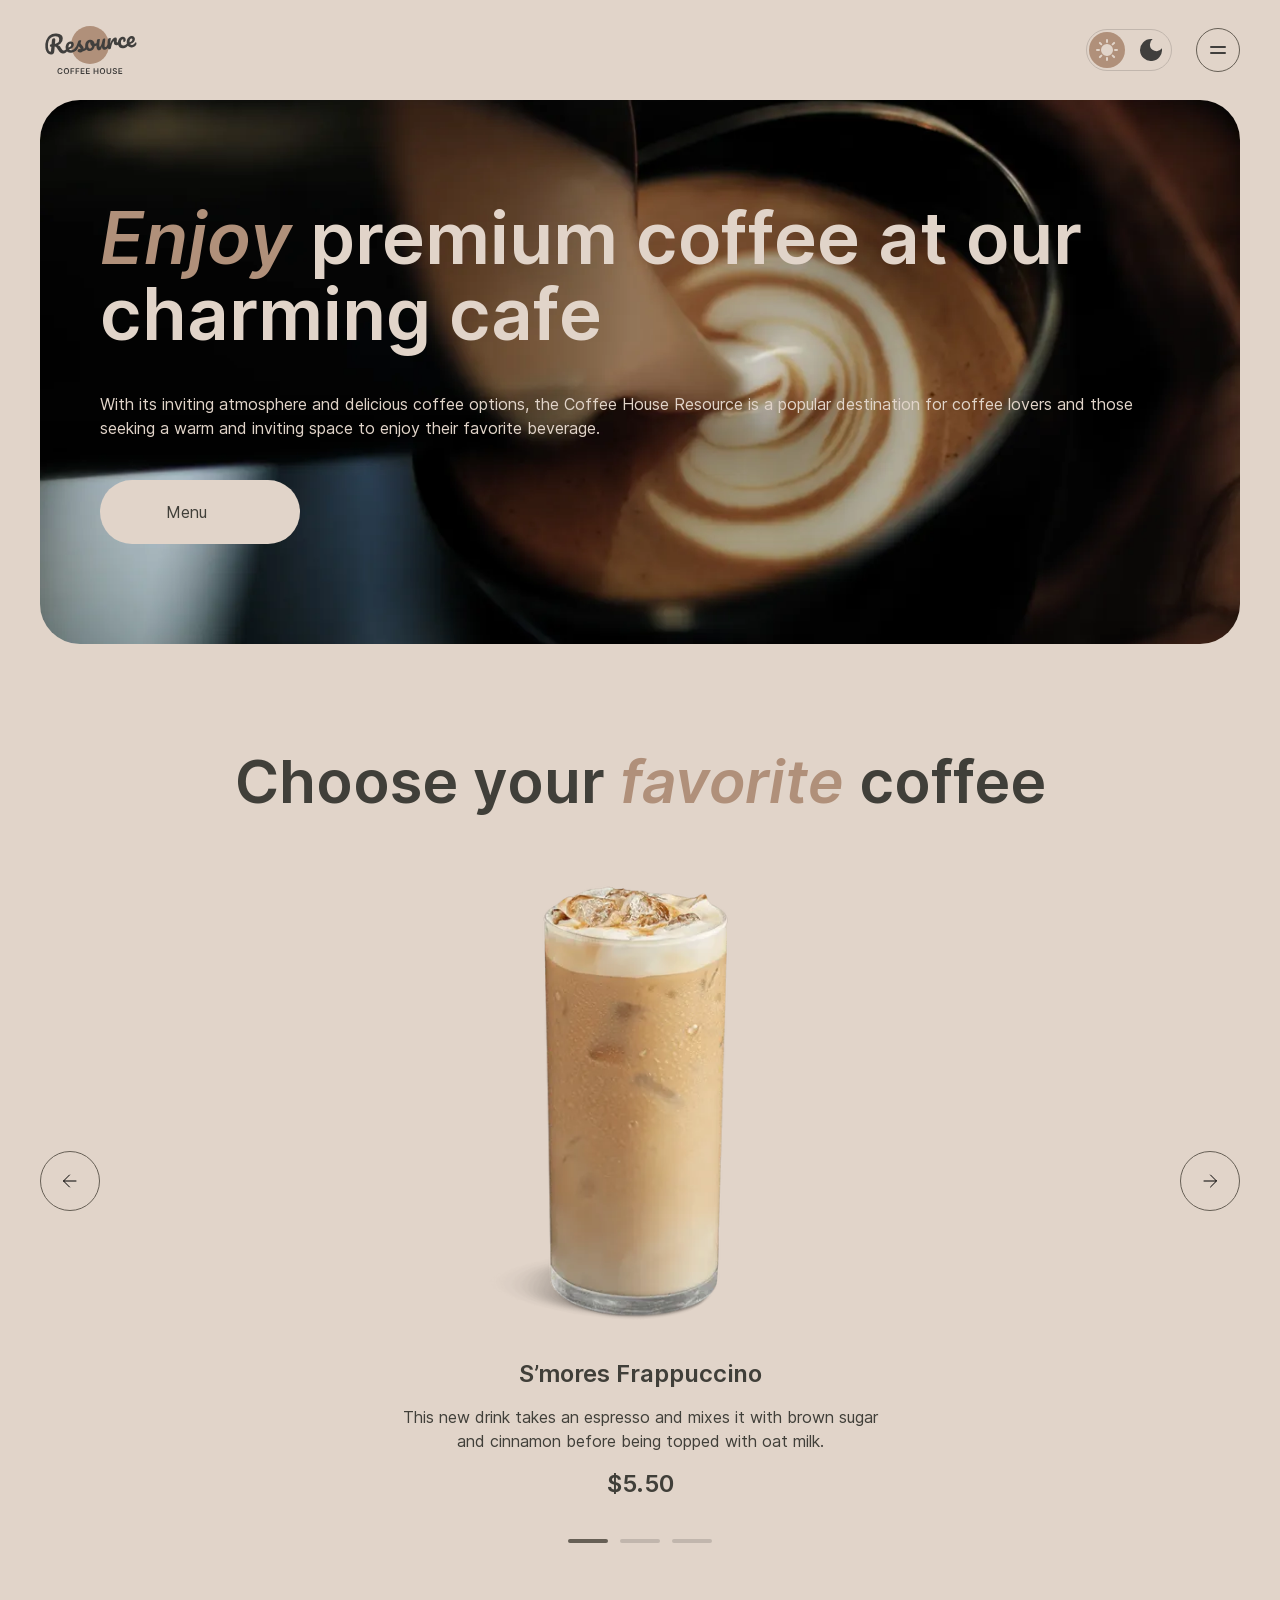
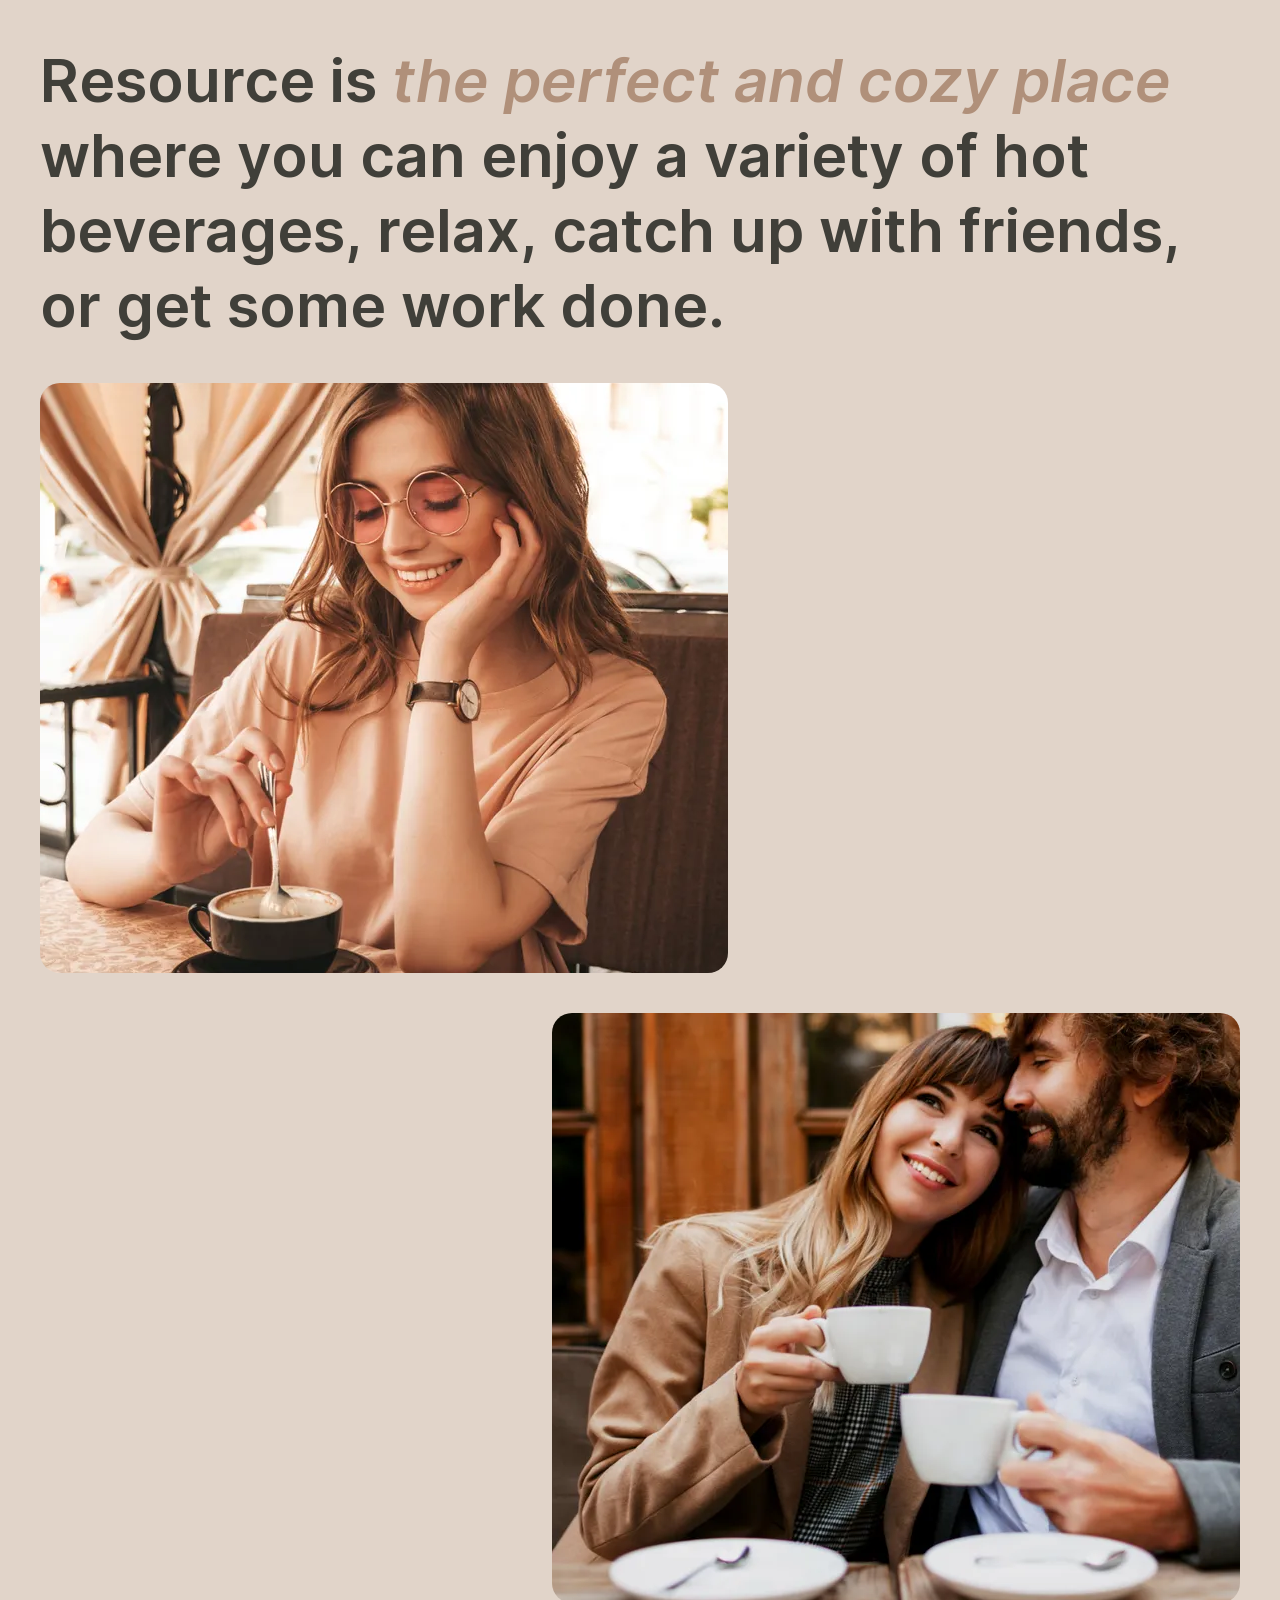
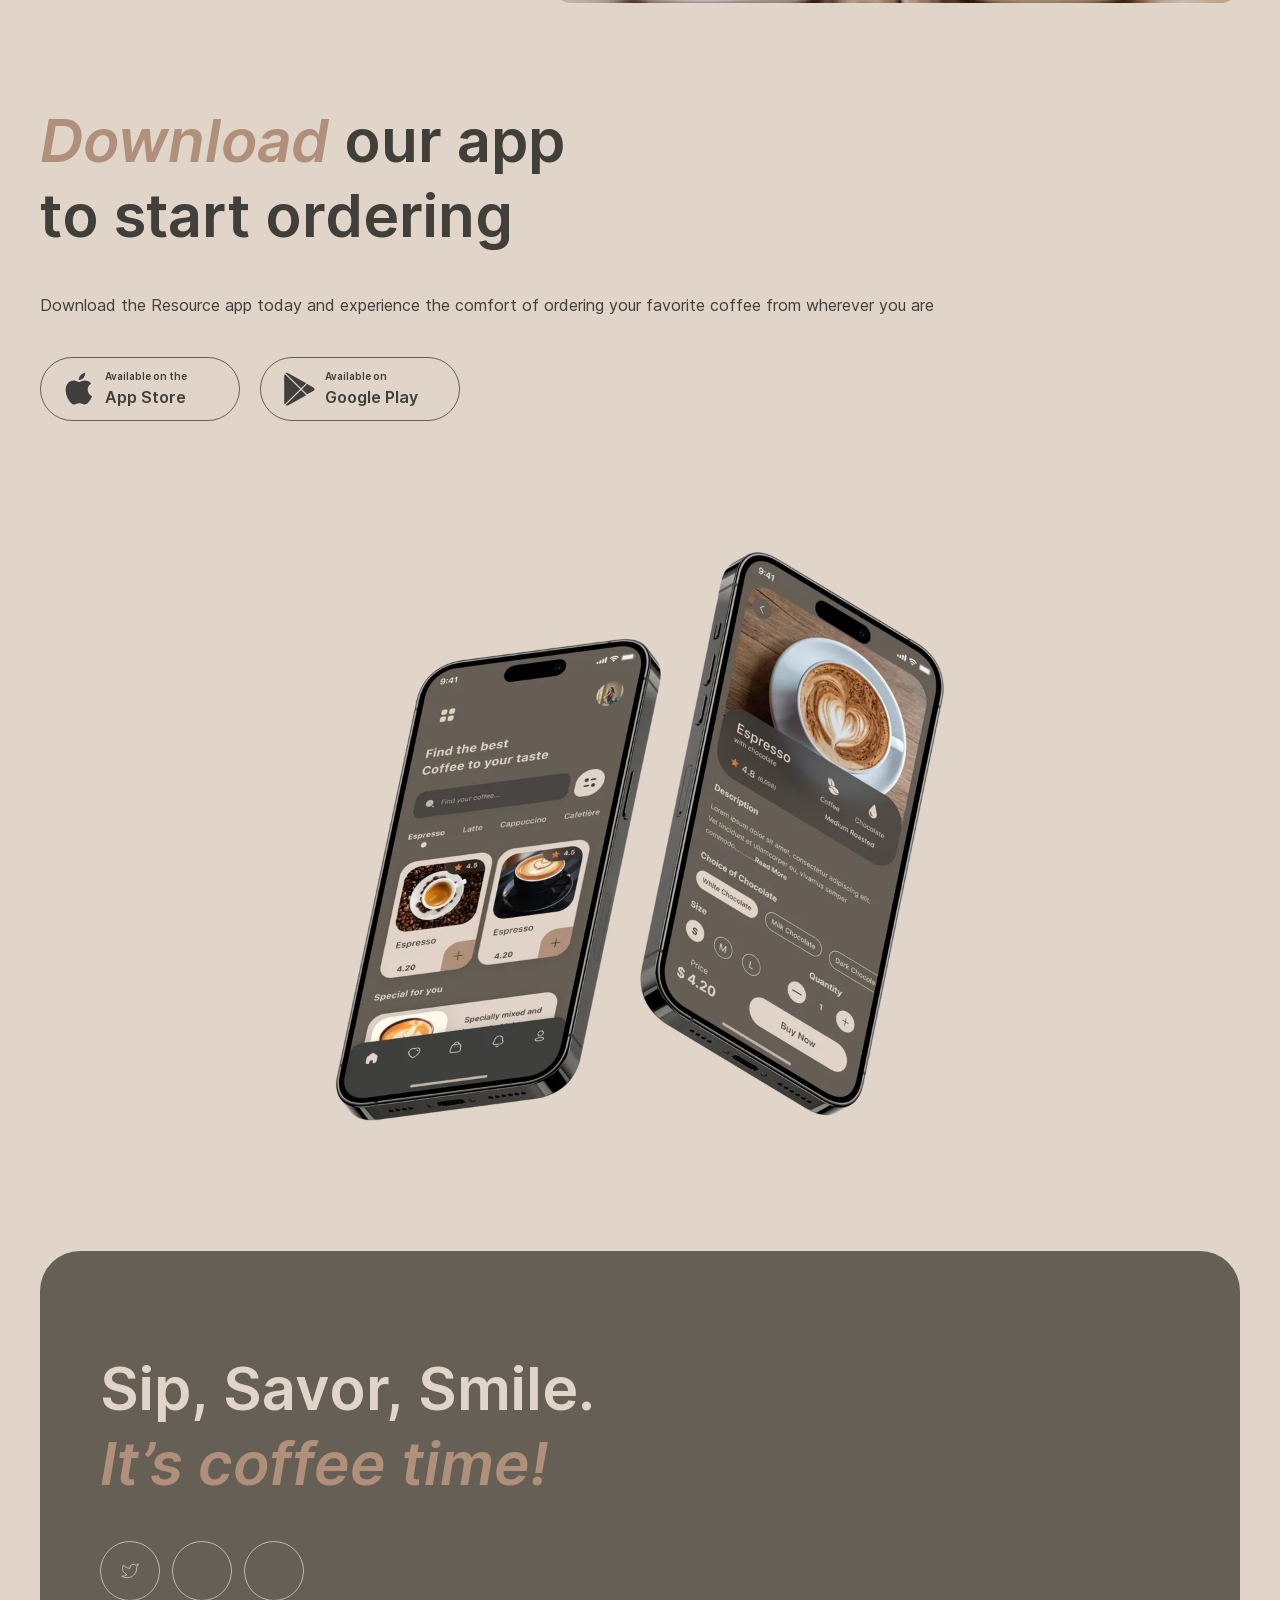
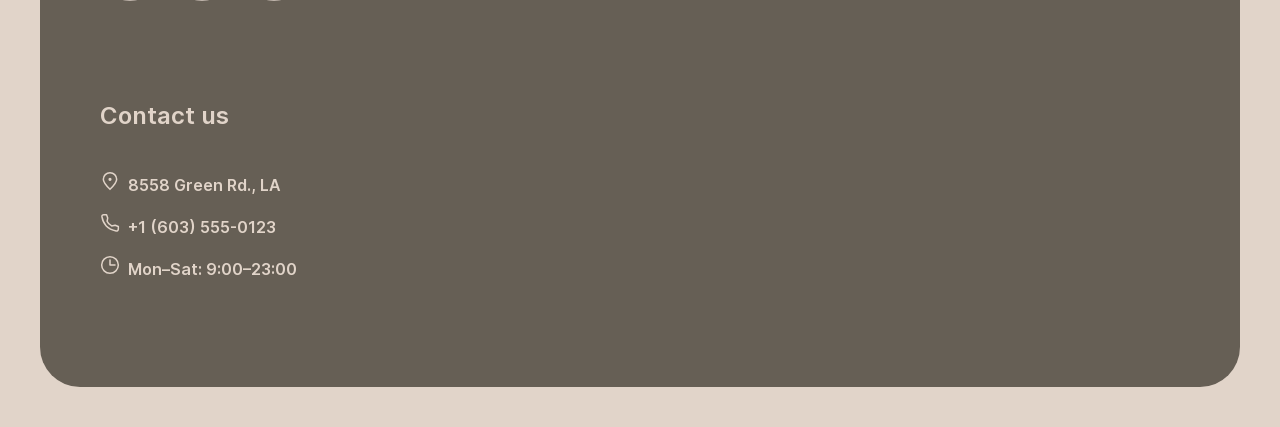
==== commit bfc0c7fe: "Updates" ====
--- a/index.html
+++ b/index.html
@@ -1 +1 @@
-<!DOCTYPE html><html class="page" lang="en" data-validate="html"><head><meta charset="UTF-8"><meta name="viewport" content="width=device-width,initial-scale=1"><title>Coffee</title><meta name="description" content="premium coffee at our charming cafe"><link rel="icon" href="./assets/favicon-ChMTQdWK.ico"><link rel="icon" type="image/png" href="./assets/favicon-sbElo0tv.png"><link rel="mask-icon" href="./assets/favicon-CO0YuHEW.svg" type="image/svg+xml"><link rel="apple-touch-icon" href="./assets/apple-touch-icon-DFYdG6QT.png"><link rel="manifest" href="./assets/manifest-PYIwMxYK.webmanifest"><link rel="stylesheet" crossorigin href="./assets/index-CeiWq8A4.css"></head><body class="page__body text-base"><header class="header"><div class="header__container container"><img class="header__logo" src="./assets/logo-ozt1zcEu.svg" alt="logo" width="100" height="60"><nav class="header__nav header__nav--open nav" aria-label="основная навигация сайта"><ul class="header__list nav__list"><li class="nav__item"><a class="nav__link text-nav" href="#favorite">Favorite coffee</a></li><li class="nav__item"><a class="nav__link text-nav" href="#about">About</a></li><li class="nav__item"><a class="nav__link text-nav" href="#app">Mobile app</a></li><li class="nav__item"><a class="nav__link text-nav" href="#" id="contact">Contact us</a></li></ul></nav><div class="header__wrapper-btns"><div class="header__topic"><button class="header__btn header__btn--light" type="button"><span class="visually-hidden">Light</span></button> <button class="header__btn header__btn--dark" type="button"><span class="visually-hidden">Dark</span></button></div><button class="header__burger" type="button"><span class="visually-hidden">mobaile menu</span></button> <a class="header__menu text-nav" href="./menu.html"><span class="icon-bg"><span>Menu</span></span></a></div></div></header><main class="page__main"><section class="hero container"><div class="hero__container"><h1 class="visually-hidden">Coffee House Resource</h1><p class="hero__title title-hero"><span class="title-hero--assent">Enjoy</span> premium coffee at our charming cafe</p><p class="hero__text text-base">With its inviting atmosphere and delicious coffee options, the Coffee House Resource is a popular destination for coffee lovers and those seeking a warm and inviting space to enjoy their favorite beverage.</p><button class="hero__btn button" type="button"><span class="text-base">Menu</span> <img class="hero__btn-img" src="data:image/svg+xml,%3csvg%20viewBox='0%200%2020%2020'%20fill='none'%20xmlns='http://www.w3.org/2000/svg'%3e%3cpath%20d='M14.17%209.77v1.9a5.83%205.83%200%200%201-11.67%200v-1.9c0-.33.27-.6.6-.6h10.47c.33%200%20.6.27.6.6Zm-4.17-2.27c0-.83.6-1.67%201.79-1.67a2.38%202.38%200%200%200%202.38-2.38v-.53m-7.5%204.58v-.42a2.5%202.5%200%200%201%202.5-2.5c.92%200%201.66-.74%201.66-1.66v-.42'%20stroke='%23403F3D'%20stroke-width='1.5'%20stroke-linecap='round'%20stroke-linejoin='round'/%3e%3cpath%20d='M13.33%209.17h2.09a2.08%202.08%200%200%201%200%204.16h-1.25'%20stroke='%23403F3D'%20stroke-width='1.5'%20stroke-linecap='round'%20stroke-linejoin='round'/%3e%3c/svg%3e" alt="" width="20" height="20"></button></div></section><section class="favorite" id="favorite"><div class="container"><h2 class="favorite__title title-section">Choose your <span class="title-section--assent">favorite</span> coffee</h2><div class="favorite__slider slider"><ul class="slider__container"><li class="slider__card"><img class="slider__img" src="./assets/coffee-slider-1-1x-CvlBmV8L.webp" alt="" width="348" height="348"><h3 class="slider__title title-card">S’mores Frappuccino</h3><p class="slider__text text-base">This new drink takes an espresso and mixes it with brown sugar and cinnamon before being topped with oat milk.</p><p class="slider__price">$5.50</p></li><li class="slider__card visually-hidden"><img class="slider__img" src="./assets/coffee-slider-2-1x-DK7BVEne.webp" alt="" width="348" height="348"><h3 class="slider__title title-card">Caramel Macchiato</h3><p class="slider__text text-base">Fragrant and unique classic espresso with rich caramel-peanut syrup, with the addition of delicate cream under whipped thick foam.</p><p class="slider__price">$5.00</p></li><li class="slider__card visually-hidden"><img class="slider__img" src="./assets/coffee-slider-3-1x-C-qSWqL6.webp" alt="" width="348" height="348"><h3 class="slider__title title-card">Ice coffee</h3><p class="slider__text text-base">A popular summer drink that tones and invigorates. Prepared from coffee, milk and ice.</p><p class="slider__price">$4.50</p></li></ul><div class="slider__navigations"><button class="slider__nav slider__nav--left" type="button"><span class="visually-hidden">left</span></button> <button class="slider__nav slider__nav--right" type="button"><span class="visually-hidden">right</span></button></div><div class="slider__paginations"><button class="slider__pagination" type="button"><span class="visually-hidden">1</span></button> <button class="slider__pagination" type="button" disabled><span class="visually-hidden">2</span></button> <button class="slider__pagination" type="button" disabled><span class="visually-hidden">3</span></button></div></div></div></section><section class="about" id="about"><div class="container"><h2 class="about__title title-section">Resource is <span class="title-section--assent">the perfect and cozy place</span> where you can enjoy a variety of hot beverages, relax, catch up with friends, or get some work done.</h2><div class="about__wrapper-imgs"><div class="about__img"><img src="./assets/about-1-1x-C5TgIBrG.webp" alt="" width="726" height="726"></div><div class="about__img about__img--desktop"><img src="./assets/about-2-1x-MbU4cdfr.webp" alt="" width="726" height="726"></div><div class="about__img about__img--desktop"><img src="./assets/about-3-1x-BNTLaibE.webp" alt="" width="726" height="726"></div><div class="about__img"><img src="./assets/about-4-1x-BkeI9n0o.webp" alt="" width="726" height="726"></div></div></div></section><section class="application" id="app"><div class="application__container container"><div class="application__content"><h2 class="application__title title-section"><span class="title-section--assent">Download</span> our app<br>to start ordering</h2><p class="application__text text-base">Download the Resource app today and experience the comfort of ordering your favorite coffee from wherever you are</p><div class="application__wrapper-btn"><button class="application__btn application__btn--apple button app" type="button"><span class="visually-hidden">logo App Store</span><div class="app__wraper"><p class="app__text text-caption">Available on the</p><p class="app__type text-medium">App Store</p></div></button> <button class="application__btn application__btn--google button app" type="button"><span class="visually-hidden">Google Play</span><div class="app__wraper"><p class="app__text text-caption">Available on</p><p class="app__type text-medium">Google Play</p></div></button></div></div><div class="application__wrapper-img"><img class="application__img" src="./assets/mobile-screens-1x-dF9Q1AMl.webp" alt="" width="348" height="348"></div></div></section></main><footer class="footer container"><div class="footer__container"><div class="footer__wrapper"><h2 class="footer__title title-section title-section--invert">Sip, Savor, Smile.<br><span class="title-section--assent">It’s coffee time!</span></h2><ul class="footer__socials"><li class="footer__social-item"><a class="footer__social-link footer__social-link--twitter" href=""><span class="visually-hidden">twitter</span></a></li><li class="footer__social-item"><a class="footer__social-link footer__social-link--instagram" href=""><span class="visually-hidden">instagram</span></a></li><li class="footer__social-item"><a class="footer__social-link footer__social-link--facebook" href=""><span class="visually-hidden">facebook</span></a></li></ul></div><div class="footer__wrapper-contacts" id="contact"><h4 class="footer__contacts title-card">Contact us</h4><p class="footer__contact footer__contact--address text-medium"><img src="data:image/svg+xml,%3csvg%20viewBox='0%200%2020%2020'%20fill='none'%20xmlns='http://www.w3.org/2000/svg'%3e%3cpath%20d='M16.67%208.33c0%203.69-6.67%2010-6.67%2010s-6.67-6.31-6.67-10a6.67%206.67%200%201%201%2013.34%200Z'%20stroke='%23E1D4C9'%20stroke-width='1.5'/%3e%3cpath%20d='M10%209.17a.83.83%200%201%200%200-1.67.83.83%200%200%200%200%201.67Z'%20fill='%23E1D4C9'%20stroke='%23E1D4C9'%20stroke-width='1.5'%20stroke-linecap='round'%20stroke-linejoin='round'/%3e%3c/svg%3e" alt="pin-alt" width="20" height="20"> 8558 Green Rd., LA</p><a class="footer__contact footer__contact--tel text-medium" href=""><img src="data:image/svg+xml,%3csvg%20viewBox='0%200%2020%2020'%20fill='none'%20xmlns='http://www.w3.org/2000/svg'%3e%3cpath%20d='m15.1%2012.25-3.43.67c-2.32-1.17-3.75-2.5-4.59-4.59l.64-3.44-1.2-3.22h-2.8c-1.12%200-2%20.93-1.82%202.04.4%202.37%201.47%206.33%204.35%209.2%203.02%203.03%207.32%204.42%209.89%205.02%201.16.27%202.2-.64%202.2-1.83v-2.62l-3.24-1.23Z'%20stroke='%23E1D4C9'%20stroke-width='1.5'%20stroke-linecap='round'%20stroke-linejoin='round'/%3e%3c/svg%3e" alt="phone" width="20" height="20"> +1 (603) 555-0123</a><p class="footer__contact footer__contact--schedule text-medium"><img src="data:image/svg+xml,%3csvg%20viewBox='0%200%2020%2020'%20fill='none'%20xmlns='http://www.w3.org/2000/svg'%3e%3cg%20clip-path='url(%23a)'%20stroke='%23E1D4C9'%20stroke-width='1.5'%20stroke-linecap='round'%20stroke-linejoin='round'%3e%3cpath%20d='M10%205v5h5'/%3e%3cpath%20d='M10%2018.33a8.33%208.33%200%201%200%200-16.66%208.33%208.33%200%200%200%200%2016.66Z'/%3e%3c/g%3e%3cdefs%3e%3cclipPath%20id='a'%3e%3cpath%20fill='%23fff'%20d='M0%200h20v20h-20z'/%3e%3c/clipPath%3e%3c/defs%3e%3c/svg%3e" alt="clock" width="20" height="20"> Mon–Sat: 9:00–23:00</p></div></div></footer></body></html>+<!DOCTYPE html><html class="page" lang="en" data-validate="html"><head><meta charset="UTF-8"><meta name="viewport" content="width=device-width,initial-scale=1"><title>Coffee</title><meta name="description" content="premium coffee at our charming cafe"><link rel="icon" href="./assets/favicon-ChMTQdWK.ico"><link rel="icon" type="image/png" href="./assets/favicon-sbElo0tv.png"><link rel="mask-icon" href="./assets/favicon-CO0YuHEW.svg" type="image/svg+xml"><link rel="apple-touch-icon" href="./assets/apple-touch-icon-DFYdG6QT.png"><link rel="manifest" href="./assets/manifest-PYIwMxYK.webmanifest"><link rel="stylesheet" crossorigin href="./assets/index-BZv5q5IM.css"></head><body class="page__body text-base"><header class="header"><div class="header__container container"><img class="header__logo" src="./assets/logo-ozt1zcEu.svg" alt="logo" width="100" height="60"><nav class="header__nav header__nav--open nav" aria-label="основная навигация сайта"><ul class="header__list nav__list"><li class="nav__item"><a class="nav__link text-nav" href="#favorite">Favorite coffee</a></li><li class="nav__item"><a class="nav__link text-nav" href="#about">About</a></li><li class="nav__item"><a class="nav__link text-nav" href="#app">Mobile app</a></li><li class="nav__item"><a class="nav__link text-nav" href="#" id="contact">Contact us</a></li></ul></nav><div class="header__wrapper-btns"><div class="header__topic"><button class="header__btn header__btn--light" type="button"><span class="visually-hidden">Light</span></button> <button class="header__btn header__btn--dark" type="button"><span class="visually-hidden">Dark</span></button></div><button class="header__burger" type="button"><span class="visually-hidden">mobaile menu</span></button> <a class="header__menu text-nav" href="./menu.html"><span class="header__icon-bg"><span>Menu</span></span></a></div></div></header><main class="page__main"><section class="hero container"><div class="hero__container"><h1 class="visually-hidden">Coffee House Resource</h1><p class="hero__title title-hero"><span class="title-hero--assent">Enjoy</span> premium coffee at our charming cafe</p><p class="hero__text text-base">With its inviting atmosphere and delicious coffee options, the Coffee House Resource is a popular destination for coffee lovers and those seeking a warm and inviting space to enjoy their favorite beverage.</p><button class="hero__btn button" type="button"><span class="text-base">Menu</span> <img class="hero__btn-img" src="data:image/svg+xml,%3csvg%20viewBox='0%200%2020%2020'%20fill='none'%20xmlns='http://www.w3.org/2000/svg'%3e%3cpath%20d='M14.17%209.77v1.9a5.83%205.83%200%200%201-11.67%200v-1.9c0-.33.27-.6.6-.6h10.47c.33%200%20.6.27.6.6Zm-4.17-2.27c0-.83.6-1.67%201.79-1.67a2.38%202.38%200%200%200%202.38-2.38v-.53m-7.5%204.58v-.42a2.5%202.5%200%200%201%202.5-2.5c.92%200%201.66-.74%201.66-1.66v-.42'%20stroke='%23403F3D'%20stroke-width='1.5'%20stroke-linecap='round'%20stroke-linejoin='round'/%3e%3cpath%20d='M13.33%209.17h2.09a2.08%202.08%200%200%201%200%204.16h-1.25'%20stroke='%23403F3D'%20stroke-width='1.5'%20stroke-linecap='round'%20stroke-linejoin='round'/%3e%3c/svg%3e" alt="" width="20" height="20"></button></div></section><section class="favorite" id="favorite"><div class="container"><h2 class="favorite__title title-section">Choose your <span class="title-section--assent">favorite</span> coffee</h2><div class="favorite__slider slider"><ul class="slider__container"><li class="slider__card"><img class="slider__img" src="./assets/coffee-slider-1-1x-CvlBmV8L.webp" alt="" width="348" height="348"><h3 class="slider__title title-card">S’mores Frappuccino</h3><p class="slider__text text-base">This new drink takes an espresso and mixes it with brown sugar and cinnamon before being topped with oat milk.</p><p class="slider__price">$5.50</p></li><li class="slider__card visually-hidden"><img class="slider__img" src="./assets/coffee-slider-2-1x-DK7BVEne.webp" alt="" width="348" height="348"><h3 class="slider__title title-card">Caramel Macchiato</h3><p class="slider__text text-base">Fragrant and unique classic espresso with rich caramel-peanut syrup, with the addition of delicate cream under whipped thick foam.</p><p class="slider__price">$5.00</p></li><li class="slider__card visually-hidden"><img class="slider__img" src="./assets/coffee-slider-3-1x-C-qSWqL6.webp" alt="" width="348" height="348"><h3 class="slider__title title-card">Ice coffee</h3><p class="slider__text text-base">A popular summer drink that tones and invigorates. Prepared from coffee, milk and ice.</p><p class="slider__price">$4.50</p></li></ul><div class="slider__navigations"><button class="slider__nav slider__nav--left" type="button"><span class="visually-hidden">left</span></button> <button class="slider__nav slider__nav--right" type="button"><span class="visually-hidden">right</span></button></div><div class="slider__paginations"><button class="slider__pagination" type="button"><span class="visually-hidden">1</span></button> <button class="slider__pagination" type="button" disabled><span class="visually-hidden">2</span></button> <button class="slider__pagination" type="button" disabled><span class="visually-hidden">3</span></button></div></div></div></section><section class="about" id="about"><div class="container"><h2 class="about__title title-section">Resource is <span class="title-section--assent">the perfect and cozy place</span> where you can enjoy a variety of hot beverages, relax, catch up with friends, or get some work done.</h2><div class="about__wrapper-imgs"><div class="about__img"><img src="./assets/about-1-1x-C5TgIBrG.webp" alt="" width="726" height="726"></div><div class="about__img about__img--desktop"><img src="./assets/about-2-1x-MbU4cdfr.webp" alt="" width="726" height="726"></div><div class="about__img about__img--desktop"><img src="./assets/about-3-1x-BNTLaibE.webp" alt="" width="726" height="726"></div><div class="about__img"><img src="./assets/about-4-1x-BkeI9n0o.webp" alt="" width="726" height="726"></div></div></div></section><section class="application" id="app"><div class="application__container container"><div class="application__content"><h2 class="application__title title-section"><span class="title-section--assent">Download</span> our app<br>to start ordering</h2><p class="application__text text-base">Download the Resource app today and experience the comfort of ordering your favorite coffee from wherever you are</p><div class="application__wrapper-btn"><button class="application__btn application__btn--apple button app" type="button"><span class="visually-hidden">logo App Store</span><div class="app__wraper"><p class="app__text text-caption">Available on the</p><p class="app__type text-medium">App Store</p></div></button> <button class="application__btn application__btn--google button app" type="button"><span class="visually-hidden">Google Play</span><div class="app__wraper"><p class="app__text text-caption">Available on</p><p class="app__type text-medium">Google Play</p></div></button></div></div><div class="application__wrapper-img"><img class="application__img" src="./assets/mobile-screens-1x-dF9Q1AMl.webp" alt="" width="348" height="348"></div></div></section></main><footer class="footer container"><div class="footer__container"><div class="footer__wrapper"><h2 class="footer__title title-section title-section--invert">Sip, Savor, Smile.<br><span class="title-section--assent">It’s coffee time!</span></h2><ul class="footer__socials"><li class="footer__social-item"><a class="footer__social-link footer__social-link--twitter" href=""><span class="visually-hidden">twitter</span></a></li><li class="footer__social-item"><a class="footer__social-link footer__social-link--instagram" href=""><span class="visually-hidden">instagram</span></a></li><li class="footer__social-item"><a class="footer__social-link footer__social-link--facebook" href=""><span class="visually-hidden">facebook</span></a></li></ul></div><div class="footer__wrapper-contacts" id="contact"><h4 class="footer__contacts title-card">Contact us</h4><p class="footer__contact footer__contact--address text-medium"><img src="data:image/svg+xml,%3csvg%20viewBox='0%200%2020%2020'%20fill='none'%20xmlns='http://www.w3.org/2000/svg'%3e%3cpath%20d='M16.67%208.33c0%203.69-6.67%2010-6.67%2010s-6.67-6.31-6.67-10a6.67%206.67%200%201%201%2013.34%200Z'%20stroke='%23E1D4C9'%20stroke-width='1.5'/%3e%3cpath%20d='M10%209.17a.83.83%200%201%200%200-1.67.83.83%200%200%200%200%201.67Z'%20fill='%23E1D4C9'%20stroke='%23E1D4C9'%20stroke-width='1.5'%20stroke-linecap='round'%20stroke-linejoin='round'/%3e%3c/svg%3e" alt="pin-alt" width="20" height="20"> 8558 Green Rd., LA</p><a class="footer__contact footer__contact--tel text-medium" href=""><img src="data:image/svg+xml,%3csvg%20viewBox='0%200%2020%2020'%20fill='none'%20xmlns='http://www.w3.org/2000/svg'%3e%3cpath%20d='m15.1%2012.25-3.43.67c-2.32-1.17-3.75-2.5-4.59-4.59l.64-3.44-1.2-3.22h-2.8c-1.12%200-2%20.93-1.82%202.04.4%202.37%201.47%206.33%204.35%209.2%203.02%203.03%207.32%204.42%209.89%205.02%201.16.27%202.2-.64%202.2-1.83v-2.62l-3.24-1.23Z'%20stroke='%23E1D4C9'%20stroke-width='1.5'%20stroke-linecap='round'%20stroke-linejoin='round'/%3e%3c/svg%3e" alt="phone" width="20" height="20"> +1 (603) 555-0123</a><p class="footer__contact footer__contact--schedule text-medium"><img src="data:image/svg+xml,%3csvg%20viewBox='0%200%2020%2020'%20fill='none'%20xmlns='http://www.w3.org/2000/svg'%3e%3cg%20clip-path='url(%23a)'%20stroke='%23E1D4C9'%20stroke-width='1.5'%20stroke-linecap='round'%20stroke-linejoin='round'%3e%3cpath%20d='M10%205v5h5'/%3e%3cpath%20d='M10%2018.33a8.33%208.33%200%201%200%200-16.66%208.33%208.33%200%200%200%200%2016.66Z'/%3e%3c/g%3e%3cdefs%3e%3cclipPath%20id='a'%3e%3cpath%20fill='%23fff'%20d='M0%200h20v20h-20z'/%3e%3c/clipPath%3e%3c/defs%3e%3c/svg%3e" alt="clock" width="20" height="20"> Mon–Sat: 9:00–23:00</p></div></div></footer></body></html>
--- a/assets/index-BZv5q5IM.css
+++ b/assets/index-BZv5q5IM.css
@@ -0,0 +1 @@
+html{-webkit-text-size-adjust:100%;line-height:1.15}body{margin:0}main{display:block}h1{margin:.67em 0;font-size:2em}hr{box-sizing:content-box;height:0;overflow:visible}pre{font-family:monospace;font-size:1em}a{background-color:#0000}abbr[title]{text-decoration:underline;border-bottom:none;-webkit-text-decoration:underline dotted;text-decoration:underline dotted}b,strong{font-weight:bolder}code,kbd,samp{font-family:monospace;font-size:1em}small{font-size:80%}sub,sup{vertical-align:baseline;font-size:75%;line-height:0;position:relative}sub{bottom:-.25em}sup{top:-.5em}img{border-style:none}button,input,optgroup,select,textarea{margin:0;font-family:inherit;font-size:100%;line-height:1.15}button,input{overflow:visible}button,select{text-transform:none}button,[type=button],[type=reset],[type=submit]{-webkit-appearance:button}button::-moz-focus-inner{border-style:none;padding:0}[type=button]::-moz-focus-inner{border-style:none;padding:0}[type=reset]::-moz-focus-inner{border-style:none;padding:0}[type=submit]::-moz-focus-inner{border-style:none;padding:0}button:-moz-focusring{outline:1px dotted buttontext}[type=button]:-moz-focusring{outline:1px dotted buttontext}[type=reset]:-moz-focusring{outline:1px dotted buttontext}[type=submit]:-moz-focusring{outline:1px dotted buttontext}fieldset{padding:.35em .75em .625em}legend{box-sizing:border-box;max-width:100%;color:inherit;white-space:normal;padding:0;display:table}progress{vertical-align:baseline}textarea{overflow:auto}[type=checkbox],[type=radio]{box-sizing:border-box;padding:0}[type=number]::-webkit-inner-spin-button{height:auto}[type=number]::-webkit-outer-spin-button{height:auto}[type=search]{outline-offset:-2px;-webkit-appearance:textfield}[type=search]::-webkit-search-decoration{-webkit-appearance:none}::-webkit-file-upload-button{font:inherit;-webkit-appearance:button}details{display:block}summary{display:list-item}template,[hidden]{display:none}@font-face{font-family:Inter;font-style:normal;font-weight:400;src:url(./Inter-Regular-6EfshmZx.woff2)format("woff2"),url(./Inter-Regular-C05ryuRh.woff)format("woff");font-display:swap}@font-face{font-family:Inter;font-style:italic;font-weight:400;src:url(./Inter-Italic-B-9-4fJy.woff2)format("woff2"),url(./Inter-Italic-CttKuW4S.woff)format("woff");font-display:swap}@font-face{font-family:Inter;font-style:normal;font-weight:600;src:url(./Inter-SemiBold-ClSOndc6.woff2)format("woff2"),url(./Inter-SemiBold-DGXNtFwE.woff)format("woff");font-display:swap}@font-face{font-family:Inter;font-style:italic;font-weight:600;src:url(./Inter-SemiBoldItalic-C1C-HVnm.woff2)format("woff2"),url(./Inter-SemiBoldItalic-CfpSVtlG.woff)format("woff");font-display:swap}.title-hero{color:#e1d4c9;margin-top:0;margin-bottom:0;font-family:Inter,arial,sans-serif;font-size:42px;font-weight:600;line-height:115%}.title-hero--assent{color:#b0907a;font-style:italic}@media (width>=768px){.title-hero{letter-spacing:0;font-size:72px;line-height:105%}}.text-base{color:#403f39;margin-top:0;margin-bottom:0;font-family:Inter,arial,sans-serif;font-size:16px;font-weight:400;line-height:150%}.text-base--assent{color:#b0907a}.title-section{color:#403f39;margin-top:0;margin-bottom:0;font-family:Inter,arial,sans-serif;font-size:32px;font-weight:600;line-height:125%}.title-section--invert{color:#e1d4c9}.title-section--assent{color:#b0907a;font-style:italic}@media (width>=768px){.title-section{font-size:60px}}.title-card{color:#403f39;margin-top:0;margin-bottom:0;font-family:Inter,arial,sans-serif;font-size:24px;font-weight:600;line-height:125%}.text-caption{color:#403f39;margin-top:0;margin-bottom:0;font-family:Inter,arial,sans-serif;font-size:10px;font-weight:600;line-height:140%}.text-medium{color:#403f39;margin-top:0;margin-bottom:0;font-family:Inter,arial,sans-serif;font-size:16px;font-weight:600;line-height:150%}.text-nav{color:#403f39;margin-top:0;margin-bottom:0;font-family:Inter,arial,sans-serif;font-size:16px;font-weight:600;line-height:150%;text-decoration:none}.page{scroll-behavior:smooth;height:100%}.page__body{background-color:#e1d4c9;flex-direction:column;min-width:380px;min-height:100%;margin:0 auto;display:flex;position:relative}.page__body:has(.modal[open]){overflow:hidden}.page__main{flex-grow:1}.visually-hidden{white-space:nowrap;clip-path:inset(100%);clip:rect(0 0 0 0);border:0;width:1px;height:1px;margin:-1px;padding:0;position:absolute;overflow:hidden}.container{box-sizing:border-box;width:100%;min-width:380px;max-width:1980px;margin:0 auto;padding-left:16px;padding-right:16px}@media (width>=768px){.container{padding-left:40px;padding-right:40px}}.header{margin-top:20px;margin-bottom:20px}.header__container{justify-content:space-between;align-items:center;display:flex}.header__logo-link{transition:transform .7s ease-out;display:block}.header__logo-link:focus{outline:none}.header__logo-link:focus-visible{outline-offset:0;outline:1px solid}.header__logo-link:hover{transform:scale(1.1)}.header__logo-link:active{background-color:#665f5599}.header__nav{display:none}@media (width>=1440px){.header__nav{margin-top:0;margin-bottom:0;padding-top:16px;padding-bottom:20px;padding-left:0;list-style:none;display:block}.header__list{justify-content:center;align-items:center;gap:40px;margin:auto;padding-left:0;list-style:none;display:flex}}.header__wrapper-btns{align-items:center;gap:12px;display:flex}@media (width>=768px){.header__wrapper-btns{gap:24px}}@media (width>=1440px){.header__wrapper-btns{margin-left:44px}}.header__topic{border:1px solid #c1b6ad;border-radius:100px;justify-content:center;align-items:center;gap:8px;padding:2px;display:flex}.header__btn{cursor:pointer;background-color:#0000;border:none;border-radius:100%;justify-content:center;align-items:center;width:44px;height:44px;padding:0;transition:background-color .7s ease-out;display:flex}.header__btn--light{background-color:#b0907a}.header__btn--light:after{content:"";background-color:#e1d4c9;flex-shrink:0;width:22px;height:22px;transition:background-color .7s ease-out;display:block;-webkit-mask-image:url("data:image/svg+xml,%3csvg%20viewBox='0%200%2022%2022'%20fill='none'%20xmlns='http://www.w3.org/2000/svg'%3e%3cpath%20d='M10%203v-2a1%201%200%200%201%201-1%201%201%200%200%201%201%201v2a1%201%200%200%201-1%201%201%201%200%200%201-1-1Zm7.36%203.05%201.41-1.42a1%201%200%201%200-1.41-1.41l-1.41%201.42a1%201%200%201%200%201.41%201.41Zm3.64%203.95h-2a1%201%200%200%200-1%201%201%201%200%200%200%201%201h2a1%201%200%200%200%201-1%201%201%200%200%200-1-1Zm-10%208a1%201%200%200%200-1%201v2a1%201%200%200%200%201%201%201%201%200%200%200%201-1v-2a1%201%200%200%200-1-1Zm-6.36-11.95-1.42-1.41a1%201%200%201%201%201.41-1.41l1.41%201.41a1%201%200%200%201-1.4%201.41Zm11.31%209.9a1%201%200%200%200%200%201.41l1.41%201.41a1%201%200%201%200%201.41-1.41l-1.41-1.41a1%201%200%200%200-1.41%200Zm-14.95-3.95h2a1%201%200%200%200%201-1%201%201%200%200%200-1-1h-2a1%201%200%200%200-1%201%201%201%200%200%200%201%201Zm3.64%206.78%201.41-1.41a1%201%200%201%200-1.41-1.41l-1.41%201.41a1%201%200%201%200%201.41%201.41Zm6.36-13.78a6%206%200%201%200%20.01%2012.01%206%206%200%200%200-.01-12.01Z'%20fill='%23E1D4C9'/%3e%3c/svg%3e");mask-image:url("data:image/svg+xml,%3csvg%20viewBox='0%200%2022%2022'%20fill='none'%20xmlns='http://www.w3.org/2000/svg'%3e%3cpath%20d='M10%203v-2a1%201%200%200%201%201-1%201%201%200%200%201%201%201v2a1%201%200%200%201-1%201%201%201%200%200%201-1-1Zm7.36%203.05%201.41-1.42a1%201%200%201%200-1.41-1.41l-1.41%201.42a1%201%200%201%200%201.41%201.41Zm3.64%203.95h-2a1%201%200%200%200-1%201%201%201%200%200%200%201%201h2a1%201%200%200%200%201-1%201%201%200%200%200-1-1Zm-10%208a1%201%200%200%200-1%201v2a1%201%200%200%200%201%201%201%201%200%200%200%201-1v-2a1%201%200%200%200-1-1Zm-6.36-11.95-1.42-1.41a1%201%200%201%201%201.41-1.41l1.41%201.41a1%201%200%200%201-1.4%201.41Zm11.31%209.9a1%201%200%200%200%200%201.41l1.41%201.41a1%201%200%201%200%201.41-1.41l-1.41-1.41a1%201%200%200%200-1.41%200Zm-14.95-3.95h2a1%201%200%200%200%201-1%201%201%200%200%200-1-1h-2a1%201%200%200%200-1%201%201%201%200%200%200%201%201Zm3.64%206.78%201.41-1.41a1%201%200%201%200-1.41-1.41l-1.41%201.41a1%201%200%201%200%201.41%201.41Zm6.36-13.78a6%206%200%201%200%20.01%2012.01%206%206%200%200%200-.01-12.01Z'%20fill='%23E1D4C9'/%3e%3c/svg%3e");-webkit-mask-position:50%;mask-position:50%;-webkit-mask-size:contain;mask-size:contain;-webkit-mask-repeat:no-repeat;mask-repeat:no-repeat}.header__btn--dark{background-color:#0000}.header__btn--dark:after{content:"";background-color:#403f3d;flex-shrink:0;width:22px;height:22px;transition:background-color .7s ease-out;display:block;-webkit-mask-image:url("data:image/svg+xml,%3csvg%20viewBox='0%200%2018%2018'%20fill='none'%20xmlns='http://www.w3.org/2000/svg'%3e%3cpath%20d='M9%200a9%209%200%201%200%208.9%207.64%205.39%205.39%200%200%201-9.8-3.14%205.4%205.4%200%200%201%202.26-4.4c-.44-.06-.9-.1-1.36-.1Z'%20fill='%23403F3D'/%3e%3c/svg%3e");mask-image:url("data:image/svg+xml,%3csvg%20viewBox='0%200%2018%2018'%20fill='none'%20xmlns='http://www.w3.org/2000/svg'%3e%3cpath%20d='M9%200a9%209%200%201%200%208.9%207.64%205.39%205.39%200%200%201-9.8-3.14%205.4%205.4%200%200%201%202.26-4.4c-.44-.06-.9-.1-1.36-.1Z'%20fill='%23403F3D'/%3e%3c/svg%3e");-webkit-mask-position:50%;mask-position:50%;-webkit-mask-size:contain;mask-size:contain;-webkit-mask-repeat:no-repeat;mask-repeat:no-repeat}@media (width>=768px){.header__btn{width:36px;height:36px}}.header__btn:focus{outline:none}.header__btn:focus-visible{outline-offset:0;outline:1px solid}.header__btn:hover{background-color:#665f55}.header__btn:active{background-color:#665f5599}.header__btn--dark:hover:after{background-color:#e1d4c9}.header__burger{box-sizing:border-box;color:#403f39;cursor:pointer;background-color:#0000;border:1px solid #665f55;border-radius:100%;flex-direction:column;flex-grow:0;flex-shrink:0;justify-content:center;align-items:center;gap:4px;width:44px;height:44px;margin-top:0;margin-bottom:0;padding:0;font-family:Inter,arial,sans-serif;font-size:10px;font-weight:600;line-height:140%;text-decoration:none;transition:border-color .7s ease-out;display:flex}@media (width>=1440px){.header__burger{display:none}}.header__burger:before,.header__burger:after{content:"";background-color:#403f3d;border-radius:6px;width:16px;height:2px;transition:all .7s ease-out;display:block}.header__burger:focus{outline:none}.header__burger:focus-visible{outline-offset:2px;outline:1px solid #b0907a}.header__burger:hover{border-color:#b0907a}.header__burger:hover:after,.header__burger:hover:before{background-color:#b0907a}.header__burger:active{border-color:#b0907a80}.header__burger:active:after,.header__burger:active:before{background-color:#b0907a80}.header__burger--closer:before{transform:translateY(5px)rotate(45deg)}.header__burger--closer:after{transform:translateY(-5px)rotate(-45deg)}.header__menu{text-decoration:none;transition:background-color .7s ease-out,color .7s ease-out;display:none}@media (width>=1440px){.header__menu{display:block;position:relative}.header__menu:after{content:"";background-color:currentColor;width:100%;height:1px;transition:background-color .7s ease-out,transform .7s ease-out;position:absolute;bottom:-3px;left:0;right:0;transform:scale(0)}.header__menu--active:after{content:"";background-color:currentColor;width:100%;height:1px;position:absolute;bottom:-3px;left:0;right:0;transform:scale(1)}}.header__menu:focus{outline:none}.header__menu:focus-visible{outline-offset:4px;outline:1px solid #b0907a}.header__menu:hover{color:#b0907a;border-color:#b0907a}.header__menu:hover:after{background-color:#b0907a;transform:scale(1)}.header__menu:active{color:#b0907a80;border-color:#b0907a80}.header__menu:active:after{background-color:#b0907a80}.header__menu--active:hover:after{transform:scale(0)}.header__icon-bg{justify-content:center;align-items:start;gap:8px;display:flex}.header__icon-bg:after{content:"";background-color:currentColor;flex-shrink:0;width:20px;height:20px;transition:background-color .7s ease-out;display:block;-webkit-mask-image:url("data:image/svg+xml,%3csvg%20viewBox='0%200%2020%2020'%20fill='none'%20xmlns='http://www.w3.org/2000/svg'%3e%3cpath%20d='M14.17%209.77v1.9a5.83%205.83%200%200%201-11.67%200v-1.9c0-.33.27-.6.6-.6h10.47c.33%200%20.6.27.6.6Zm-4.17-2.27c0-.83.6-1.67%201.79-1.67a2.38%202.38%200%200%200%202.38-2.38v-.53m-7.5%204.58v-.42a2.5%202.5%200%200%201%202.5-2.5c.92%200%201.66-.74%201.66-1.66v-.42'%20stroke='%23403F3D'%20stroke-width='1.5'%20stroke-linecap='round'%20stroke-linejoin='round'/%3e%3cpath%20d='M13.33%209.17h2.09a2.08%202.08%200%200%201%200%204.16h-1.25'%20stroke='%23403F3D'%20stroke-width='1.5'%20stroke-linecap='round'%20stroke-linejoin='round'/%3e%3c/svg%3e");mask-image:url("data:image/svg+xml,%3csvg%20viewBox='0%200%2020%2020'%20fill='none'%20xmlns='http://www.w3.org/2000/svg'%3e%3cpath%20d='M14.17%209.77v1.9a5.83%205.83%200%200%201-11.67%200v-1.9c0-.33.27-.6.6-.6h10.47c.33%200%20.6.27.6.6Zm-4.17-2.27c0-.83.6-1.67%201.79-1.67a2.38%202.38%200%200%200%202.38-2.38v-.53m-7.5%204.58v-.42a2.5%202.5%200%200%201%202.5-2.5c.92%200%201.66-.74%201.66-1.66v-.42'%20stroke='%23403F3D'%20stroke-width='1.5'%20stroke-linecap='round'%20stroke-linejoin='round'/%3e%3cpath%20d='M13.33%209.17h2.09a2.08%202.08%200%200%201%200%204.16h-1.25'%20stroke='%23403F3D'%20stroke-width='1.5'%20stroke-linecap='round'%20stroke-linejoin='round'/%3e%3c/svg%3e");-webkit-mask-position:50%;mask-position:50%;-webkit-mask-size:contain;mask-size:contain;-webkit-mask-repeat:no-repeat;mask-repeat:no-repeat}.hero{margin-bottom:100px}.hero__container{background-color:#665f55;background-image:url(./hero-1x-DXuvPCHo.webp);background-position:50%;background-repeat:no-repeat;background-size:cover;border-radius:40px;padding:60px 16px}@media (width>=768px){.hero__container{padding:100px 98px 100px 60px}}@media (width>=1440px){.hero__container{padding:100px 730px 100px 100px}}.hero__title{margin-bottom:40px}@media (width>=768px){.hero__title{margin-bottom:41px}}.hero__text{color:#e1d4c9;margin-bottom:40px}.hero__btn{box-sizing:border-box;cursor:pointer;background-color:#e1d4c9;border:none;border-radius:100px;justify-content:center;align-items:center;gap:8px;min-width:200px;height:64px;padding:20px;transition:background-color .7s ease-out;display:flex}.hero__btn .hero__btn-img{transition:transform .7s ease-out;transform:scaleX(0)}.hero__btn:focus{outline:none}.hero__btn:focus-visible{outline-offset:3px;outline:1px solid #e1d4c9}.hero__btn:hover .hero__btn-img{transform:scaleX(1)}.hero__btn:active{background-color:#e1d4c9cc}.nav__link{width:fit-content;position:relative}.nav__link:after{content:"";transform-origin:0;background-color:currentColor;width:100%;height:1px;transition:transform .7s ease-out;position:absolute;bottom:-3px;left:0;right:0;transform:scaleX(0)}.nav__link:focus{outline:none}.nav__link:focus-visible{outline-offset:3px;outline:1px solid}.nav__link:hover:after{transform:scaleX(1)}.nav__link:active{opacity:.7}.menu{margin-bottom:100px}.menu__title{text-align:center;margin-bottom:40px}.tabs{justify-content:center;align-items:center;gap:8px;margin-top:0;margin-bottom:40px;padding-left:0;list-style:none;display:flex}.tabs__text{transition:color .7s ease-out}.tabs__btn{box-sizing:border-box;cursor:pointer;background-color:#0000;border:1px solid #c1b6ad;border-radius:100px;justify-content:center;align-items:center;gap:8px;height:46px;padding:8px 16px 8px 8px;transition:background-color .7s ease-out,border-color .7s ease-out;display:flex}.tabs__btn:focus{outline:none}.tabs__btn:focus-visible{outline-offset:3px;outline:1px solid}.tabs__btn:hover{background-color:#665f55;border-color:#665f55}.tabs__btn:hover .tabs__text{color:#e1d4c9}.tabs__btn:hover .tabs__img-wrapper{background-color:#e1d4c9}.tabs__btn:active{background-color:#665f5599}.tabs__img-wrapper{background-color:#c1b6ad;border-radius:100%;justify-content:center;align-items:center;width:30px;height:30px;transition:background-color .7s ease-out;display:flex}.tabs__item--selected .tabs__btn{background-color:#665f55;border:1px solid #665f55}.tabs__item--selected .tabs__btn .tabs__text{color:#e1d4c9}.tabs__item--selected .tabs__img-wrapper{background-color:#e1d4c9}.card{box-sizing:border-box;border:1px solid #c1b6ad;border-radius:40px;flex-direction:column;align-items:stretch;margin-left:19px;margin-right:19px;display:flex}@media (width>=768px){.card{width:310px;margin-left:0;margin-right:0}}.card__wrapper-img{border-radius:40px;overflow:hidden}.card__wrapper-img img{width:100%;height:auto;display:block}.card__content{flex-direction:column;align-items:stretch;gap:12px;padding:20px;display:flex}@media (width>=768px){.card__content{flex-grow:1;align-items:stretch}}.card__text{margin-bottom:auto}.card__price{color:#403f39;margin-top:0;margin-bottom:0;font-family:Inter,arial,sans-serif;font-size:24px;font-weight:600;line-height:125%}.catalog{flex-wrap:wrap;justify-content:center;align-items:stretch;gap:40px;margin-top:0;margin-bottom:40px;padding-left:0;list-style:none;display:flex}.catalog__item--rest{display:none}.catalog__rest{box-sizing:border-box;cursor:pointer;background-color:#0000;border:1px solid #665f55;border-radius:100%;justify-content:center;align-items:center;width:60px;height:60px;margin:auto;padding:0;display:flex}@media (width>=1440px){.catalog__rest{display:none}}.favorite{margin-bottom:100px}.favorite__title{text-align:center;margin-bottom:40px}@media (width>=768px){.slider{position:relative}}.slider__container{margin-top:0;margin-bottom:0;padding-left:0;list-style:none}@media (width>=1440px){.slider__container{margin-left:104px;margin-right:104px}}.slider__card{text-align:center;margin-bottom:40px}@media (width>=768px){.slider__card{width:480px;margin-left:auto;margin-right:auto}}.slider__img{width:348px;height:348px;margin-bottom:14px}@media (width>=768px){.slider__img{width:480px;height:480px}}.slider__title,.slider__text{margin-bottom:16px}.slider__price{color:#403f39;margin-top:0;margin-bottom:0;font-family:Inter,arial,sans-serif;font-size:24px;font-weight:600;line-height:125%}.slider__navigations{display:none}@media (width>=768px){.slider__navigations{justify-content:space-between;align-items:center;display:flex;position:absolute;top:47%;left:0;right:0;transform:translateY(-50%)}}.slider__nav{box-sizing:border-box;cursor:pointer;background-color:#0000;border:1px solid #665f55;border-radius:100%;justify-content:center;align-items:center;width:60px;height:60px;padding:0;transition:background-color .7s ease-out;display:flex}.slider__nav:after{content:"";background-color:currentColor;flex-shrink:0;width:24px;height:24px;transition:background-color .7s ease-out;display:block;-webkit-mask-image:url("data:image/svg+xml,%3csvg%20viewBox='0%200%2024%2024'%20fill='none'%20xmlns='http://www.w3.org/2000/svg'%3e%3cpath%20d='M6%2012h12.5m-6%206%206-6-6-6'%20stroke='%23403F3D'%20stroke-linecap='round'%20stroke-linejoin='round'/%3e%3c/svg%3e");mask-image:url("data:image/svg+xml,%3csvg%20viewBox='0%200%2024%2024'%20fill='none'%20xmlns='http://www.w3.org/2000/svg'%3e%3cpath%20d='M6%2012h12.5m-6%206%206-6-6-6'%20stroke='%23403F3D'%20stroke-linecap='round'%20stroke-linejoin='round'/%3e%3c/svg%3e");-webkit-mask-position:50%;mask-position:50%;-webkit-mask-size:contain;mask-size:contain;-webkit-mask-repeat:no-repeat;mask-repeat:no-repeat}.slider__nav--left:after{transform:rotate(180deg)}.slider__nav:focus{outline:none}.slider__nav:focus-visible{outline-offset:2px;outline:1px solid #b0907a}.slider__nav:hover{background-color:#665f55}.slider__nav:hover:after{background-color:#e1d4c9}.slider__paginations{justify-content:center;align-items:center;gap:12px;display:flex}.slider__pagination{cursor:pointer;background-color:#665f55;border:none;border-radius:100px;width:40px;height:4px;padding:0;transition:background-color .7s ease-out}.slider__pagination:disabled{background-color:#c1b6ad}.slider__pagination:focus{outline:none}.slider__pagination:focus-visible:not(:disabled){outline-offset:2px;outline:1px solid}.slider__pagination:hover:not(:disabled){background-color:#b0907a}.slider__pagination:active:not(:disabled){background-color:#b0907a80}.about{margin-bottom:100px}.about__title{margin-bottom:40px}.about__wrapper-imgs{flex-direction:column;justify-content:center;gap:40px;display:flex}@media (width>=1440px){.about__wrapper-imgs{flex-wrap:wrap;width:1360px;height:1060px;margin:0 auto}}.about__img{border-radius:20px;width:clamp(348px,100%,688px);height:590px;position:relative;overflow:hidden}.about__img img{-o-object-fit:contain;object-fit:contain;width:auto;height:auto;display:block;position:absolute;top:50%;left:50%;transform:translate(-50%,-50%)}@media (width>=768px){.about__img:first-child{align-self:start}.about__img:last-child{align-self:flex-end}}@media (width>=1440px){.about__img{width:660px}.about__img:first-child,.about__img:last-child{align-self:inherit}}.about__img--desktop{display:none}@media (width>=1440px){.about__img--desktop{height:430px;display:block}}.application{margin-bottom:100px}.application__container{flex-direction:column;align-items:flex-start;gap:40px;display:flex}@media (width>=768px){.application__container{gap:100px}}@media (width>=1440px){.application__container{flex-direction:row;align-items:center}}.application__title,.application__text{margin-bottom:40px}.application__wrapper-btn{flex-direction:column;align-items:flex-start;gap:20px;display:flex}@media (width>=768px){.application__wrapper-btn{flex-direction:row}}.application__btn{box-sizing:border-box;cursor:pointer;background-color:#0000;border:1px solid #665f55;border-radius:100px;justify-content:start;align-items:center;gap:8px;min-width:200px;min-height:64px;padding:11px 20px;transition:background-color .7s ease-out;display:flex}.application__btn--apple:before{content:"";background-color:#403f3d;flex-shrink:0;width:36px;height:36px;transition:background-color .7s ease-out;display:block;-webkit-mask-image:url("data:image/svg+xml,%3csvg%20viewBox='0%200%2036%2036'%20fill='none'%20xmlns='http://www.w3.org/2000/svg'%3e%3cpath%20d='M26.7%2018.63c-.03-4%203.36-5.94%203.52-6.03a7.62%207.62%200%200%200-5.95-3.14c-2.5-.26-4.93%201.46-6.2%201.46-1.3%200-3.27-1.43-5.39-1.4a7.95%207.95%200%200%200-6.66%203.97c-2.89%204.87-.74%2012.02%202.03%2015.95%201.38%201.93%203%204.08%205.1%204%202.07-.08%202.85-1.28%205.34-1.28%202.47%200%203.2%201.29%205.35%201.24%202.22-.04%203.62-1.94%204.95-3.88%201.6-2.2%202.24-4.38%202.27-4.5-.05-.01-4.31-1.6-4.35-6.39Zm-4.07-11.76a6.96%206.96%200%200%200%201.67-5.07%207.46%207.46%200%200%200-4.79%202.41c-1.02%201.17-1.94%203.09-1.7%204.89%201.8.13%203.66-.9%204.82-2.23Z'%20fill='%23403F3D'/%3e%3c/svg%3e");mask-image:url("data:image/svg+xml,%3csvg%20viewBox='0%200%2036%2036'%20fill='none'%20xmlns='http://www.w3.org/2000/svg'%3e%3cpath%20d='M26.7%2018.63c-.03-4%203.36-5.94%203.52-6.03a7.62%207.62%200%200%200-5.95-3.14c-2.5-.26-4.93%201.46-6.2%201.46-1.3%200-3.27-1.43-5.39-1.4a7.95%207.95%200%200%200-6.66%203.97c-2.89%204.87-.74%2012.02%202.03%2015.95%201.38%201.93%203%204.08%205.1%204%202.07-.08%202.85-1.28%205.34-1.28%202.47%200%203.2%201.29%205.35%201.24%202.22-.04%203.62-1.94%204.95-3.88%201.6-2.2%202.24-4.38%202.27-4.5-.05-.01-4.31-1.6-4.35-6.39Zm-4.07-11.76a6.96%206.96%200%200%200%201.67-5.07%207.46%207.46%200%200%200-4.79%202.41c-1.02%201.17-1.94%203.09-1.7%204.89%201.8.13%203.66-.9%204.82-2.23Z'%20fill='%23403F3D'/%3e%3c/svg%3e");-webkit-mask-position:50%;mask-position:50%;-webkit-mask-size:contain;mask-size:contain;-webkit-mask-repeat:no-repeat;mask-repeat:no-repeat}.application__btn--google:before{content:"";background-color:#403f3d;flex-shrink:0;width:36px;height:36px;transition:background-color .7s ease-out;display:block;-webkit-mask-image:url("data:image/svg+xml,%3csvg%20width='36'%20height='36'%20viewBox='0%200%2036%2036'%20fill='none'%20xmlns='http://www.w3.org/2000/svg'%3e%3cpath%20d='M3.7558%203.20297C3.39335%203.57289%203.18359%204.14884%203.18359%204.89471V31.4994C3.18359%2032.2453%203.39335%2032.8212%203.7558%2033.1911L3.84525%2033.2723L19.1359%2018.37V18.0181L3.84525%203.11575L3.7558%203.20297Z'%20fill='%23403F3D'/%3e%3cpath%20d='M26.078%2023.34L20.9868%2018.37V18.0181L26.0842%2013.0482L26.1983%2013.1128L32.235%2016.4617C33.9578%2017.4121%2033.9578%2018.976%2032.235%2019.9324L26.1983%2023.2753L26.078%2023.34V23.34Z'%20fill='%23403F3D'/%3e%3cpath%20d='M25.2737%2024.2007L20.0622%2019.1195L4.68213%2034.1166C5.25433%2034.7031%206.18744%2034.7737%207.24856%2034.1873L25.2737%2024.2007'%20fill='%23403F3D'/%3e%3cpath%20d='M25.2737%2012.1876L7.24856%202.20103C6.18744%201.62058%205.25433%201.69125%204.68213%202.27772L20.0622%2017.2688L25.2737%2012.1876Z'%20fill='%23403F3D'/%3e%3c/svg%3e");mask-image:url("data:image/svg+xml,%3csvg%20width='36'%20height='36'%20viewBox='0%200%2036%2036'%20fill='none'%20xmlns='http://www.w3.org/2000/svg'%3e%3cpath%20d='M3.7558%203.20297C3.39335%203.57289%203.18359%204.14884%203.18359%204.89471V31.4994C3.18359%2032.2453%203.39335%2032.8212%203.7558%2033.1911L3.84525%2033.2723L19.1359%2018.37V18.0181L3.84525%203.11575L3.7558%203.20297Z'%20fill='%23403F3D'/%3e%3cpath%20d='M26.078%2023.34L20.9868%2018.37V18.0181L26.0842%2013.0482L26.1983%2013.1128L32.235%2016.4617C33.9578%2017.4121%2033.9578%2018.976%2032.235%2019.9324L26.1983%2023.2753L26.078%2023.34V23.34Z'%20fill='%23403F3D'/%3e%3cpath%20d='M25.2737%2024.2007L20.0622%2019.1195L4.68213%2034.1166C5.25433%2034.7031%206.18744%2034.7737%207.24856%2034.1873L25.2737%2024.2007'%20fill='%23403F3D'/%3e%3cpath%20d='M25.2737%2012.1876L7.24856%202.20103C6.18744%201.62058%205.25433%201.69125%204.68213%202.27772L20.0622%2017.2688L25.2737%2012.1876Z'%20fill='%23403F3D'/%3e%3c/svg%3e");-webkit-mask-position:50%;mask-position:50%;-webkit-mask-size:contain;mask-size:contain;-webkit-mask-repeat:no-repeat;mask-repeat:no-repeat}.application__btn:focus{outline:none}.application__btn:focus-visible{outline-offset:3px;outline:1px solid}.application__btn:hover{background-color:#665f55}.application__btn:hover .app__text,.application__btn:hover .app__type{color:#e1d4c9}.application__btn:hover:before{background-color:#e1d4c9}.application__btn:active{background-color:#665f5599}.application__wrapper-img{flex-shrink:0;width:clamp(348px,100%,630px);height:auto;margin:0 auto}.application__wrapper-img img{-o-object-fit:contain;object-fit:contain;width:100%;height:auto;display:block}.app__img{width:36px;height:36px}.app__text{margin-bottom:2px}.app__wraper{text-align:left}.app__text,.app__type{transition:color .7s ease-out}.footer{margin-bottom:40px}.footer__container{background-color:#665f55;border-radius:40px;flex-direction:column;gap:40px;padding:60px 16px 49px;display:flex}@media (width>=768px){.footer__container{gap:100px;padding:100px 60px 90px}}@media (width>=1440px){.footer__container{flex-direction:row;align-items:baseline;gap:135px;padding:100px}}.footer__title{margin-bottom:40px}.footer__socials{justify-content:flex-start;align-items:center;gap:12px;margin-top:0;margin-bottom:0;padding-left:0;list-style:none;display:flex}.footer__social-link{box-sizing:border-box;border:1px solid #c1b6ad;border-radius:100%;justify-content:center;align-items:center;width:60px;height:60px;transition:border-color .7s ease-out,background-color .7s ease-out;display:flex}.footer__social-link--twitter:after{content:"";background-color:#e1d4c9;flex-shrink:0;width:18px;height:18px;transition:background-color .7s ease-out;display:block;-webkit-mask-image:url("data:image/svg+xml,%3csvg%20viewBox='0%200%2024%2024'%20fill='none'%20xmlns='http://www.w3.org/2000/svg'%3e%3cpath%20d='M23%203.01s-2.02%201.2-3.14%201.53a4.48%204.48%200%200%200-7.86%203v1a10.66%2010.66%200%200%201-9-4.53s-4%209%205%2013a11.64%2011.64%200%200%201-7%202c9%205%2020%200%2020-11.5%200-.28-.03-.56-.08-.83%201.02-1%202.08-3.67%202.08-3.67Z'%20stroke='%23E1D4C9'%20stroke-linecap='round'%20stroke-linejoin='round'/%3e%3c/svg%3e");mask-image:url("data:image/svg+xml,%3csvg%20viewBox='0%200%2024%2024'%20fill='none'%20xmlns='http://www.w3.org/2000/svg'%3e%3cpath%20d='M23%203.01s-2.02%201.2-3.14%201.53a4.48%204.48%200%200%200-7.86%203v1a10.66%2010.66%200%200%201-9-4.53s-4%209%205%2013a11.64%2011.64%200%200%201-7%202c9%205%2020%200%2020-11.5%200-.28-.03-.56-.08-.83%201.02-1%202.08-3.67%202.08-3.67Z'%20stroke='%23E1D4C9'%20stroke-linecap='round'%20stroke-linejoin='round'/%3e%3c/svg%3e");-webkit-mask-position:50%;mask-position:50%;-webkit-mask-size:contain;mask-size:contain;-webkit-mask-repeat:no-repeat;mask-repeat:no-repeat}.footer__social-link--facebook:after{content:"";background-color:#e1d4c9;flex-shrink:0;width:18px;height:18px;transition:background-color .7s ease-out;display:block;-webkit-mask-image:url(../img/icons/facebook.svg);mask-image:url(../img/icons/facebook.svg);-webkit-mask-position:50%;mask-position:50%;-webkit-mask-size:contain;mask-size:contain;-webkit-mask-repeat:no-repeat;mask-repeat:no-repeat}.footer__social-link--instagram:after{content:"";background-color:#e1d4c9;flex-shrink:0;width:18px;height:18px;transition:background-color .7s ease-out;display:block;-webkit-mask-image:url(../img/icons/instagram.svg);mask-image:url(../img/icons/instagram.svg);-webkit-mask-position:50%;mask-position:50%;-webkit-mask-size:contain;mask-size:contain;-webkit-mask-repeat:no-repeat;mask-repeat:no-repeat}.footer__social-link:focus{outline:none}.footer__social-link:focus-visible{outline-offset:3px;outline:1px solid #e1d4c9}.footer__social-link:hover{background-color:#e1d4c9;border-color:#e1d4c9}.footer__social-link:hover:after{background-color:#403f3d}.footer__social-link:active{background-color:#e1d4c9cc}.footer__contacts{color:#e1d4c9;margin-bottom:40px}@media (width>=1440px){.footer__contacts{margin-bottom:36px}}.footer__contact{color:#e1d4c9;align-items:baseline;gap:8px;margin-bottom:16px;display:flex}.footer__contact--tel{width:fit-content;text-decoration:none;transition:color .7s ease-out;position:relative}.footer__contact--tel:before{content:"";transform-origin:0;background-color:currentColor;width:100%;height:1px;transition:transform .7s ease-out;position:absolute;bottom:-3px;left:0;right:0;transform:scaleX(0)}.footer__contact--tel:focus{outline:none}.footer__contact--tel:focus-visible{outline-offset:3px;outline:1px solid}.footer__contact--tel:hover:before{transform:scaleX(1)}.footer__contact--tel:active{opacity:.7}
